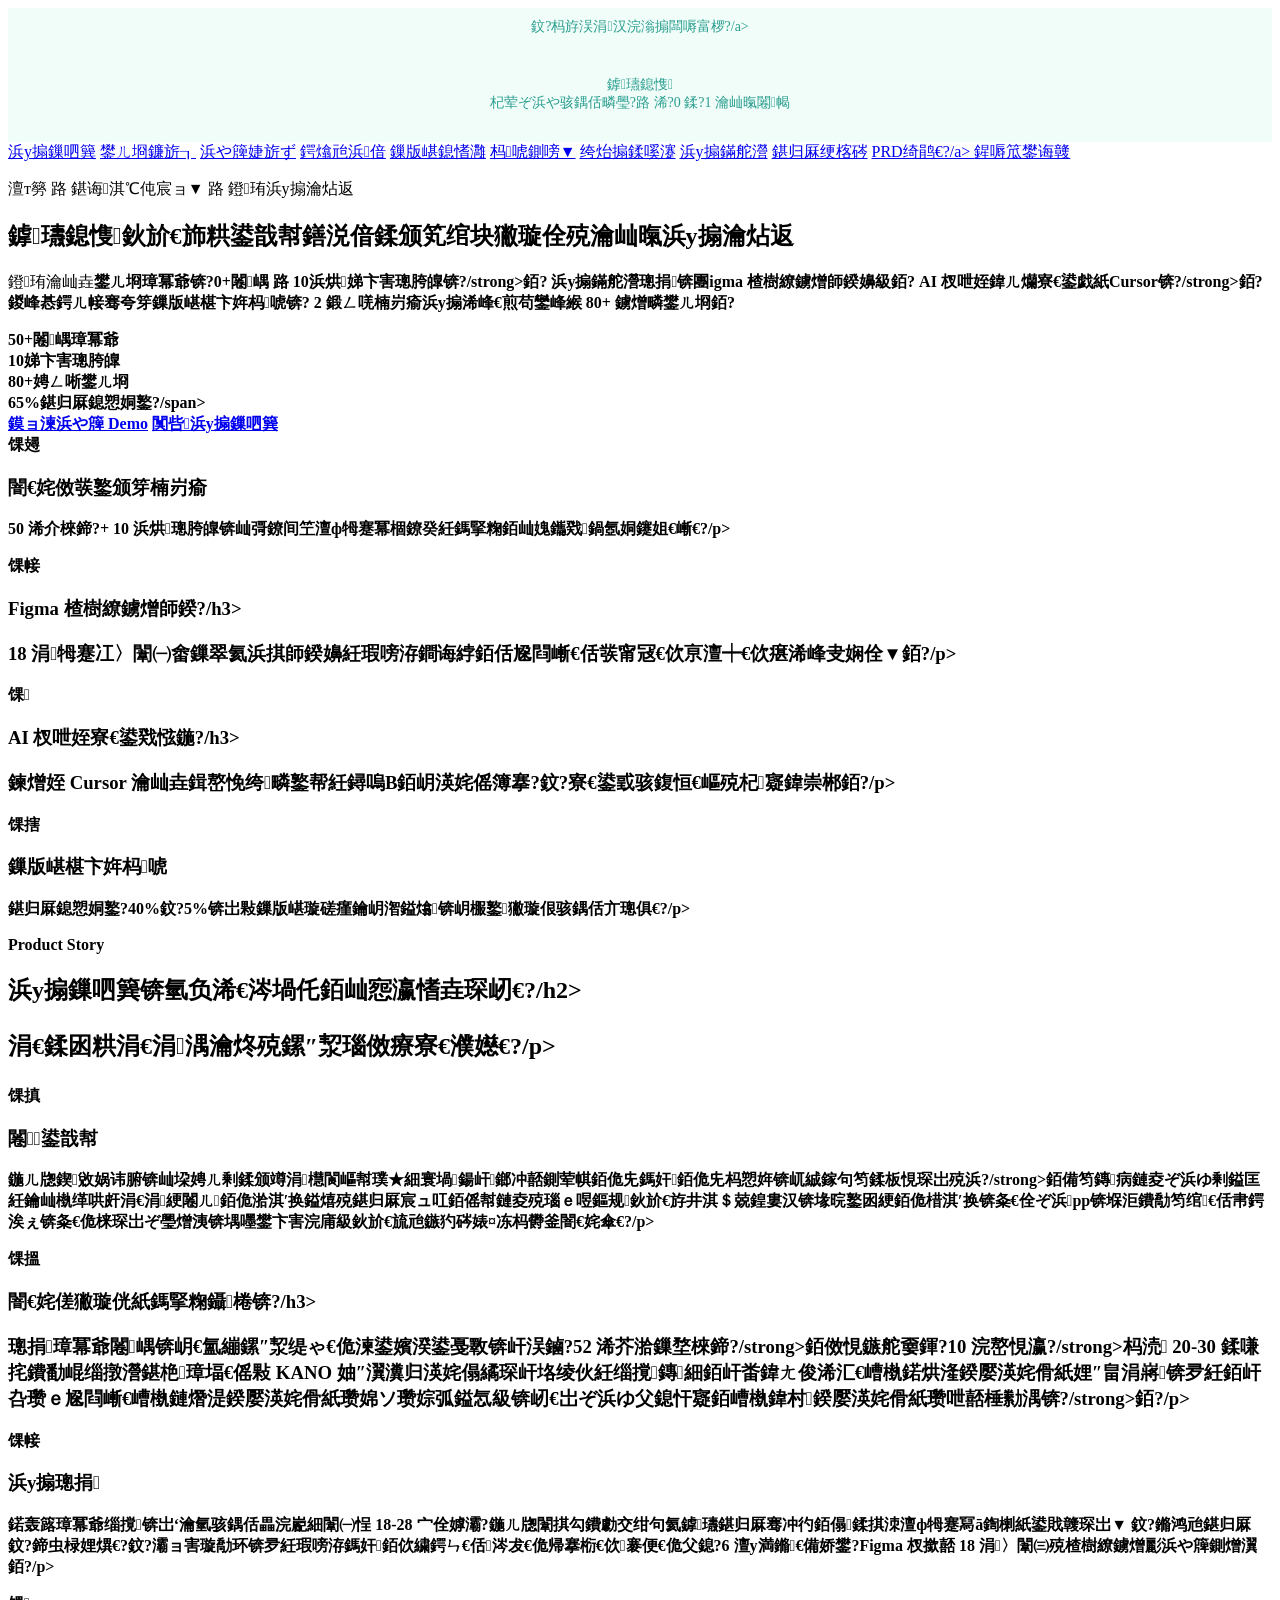
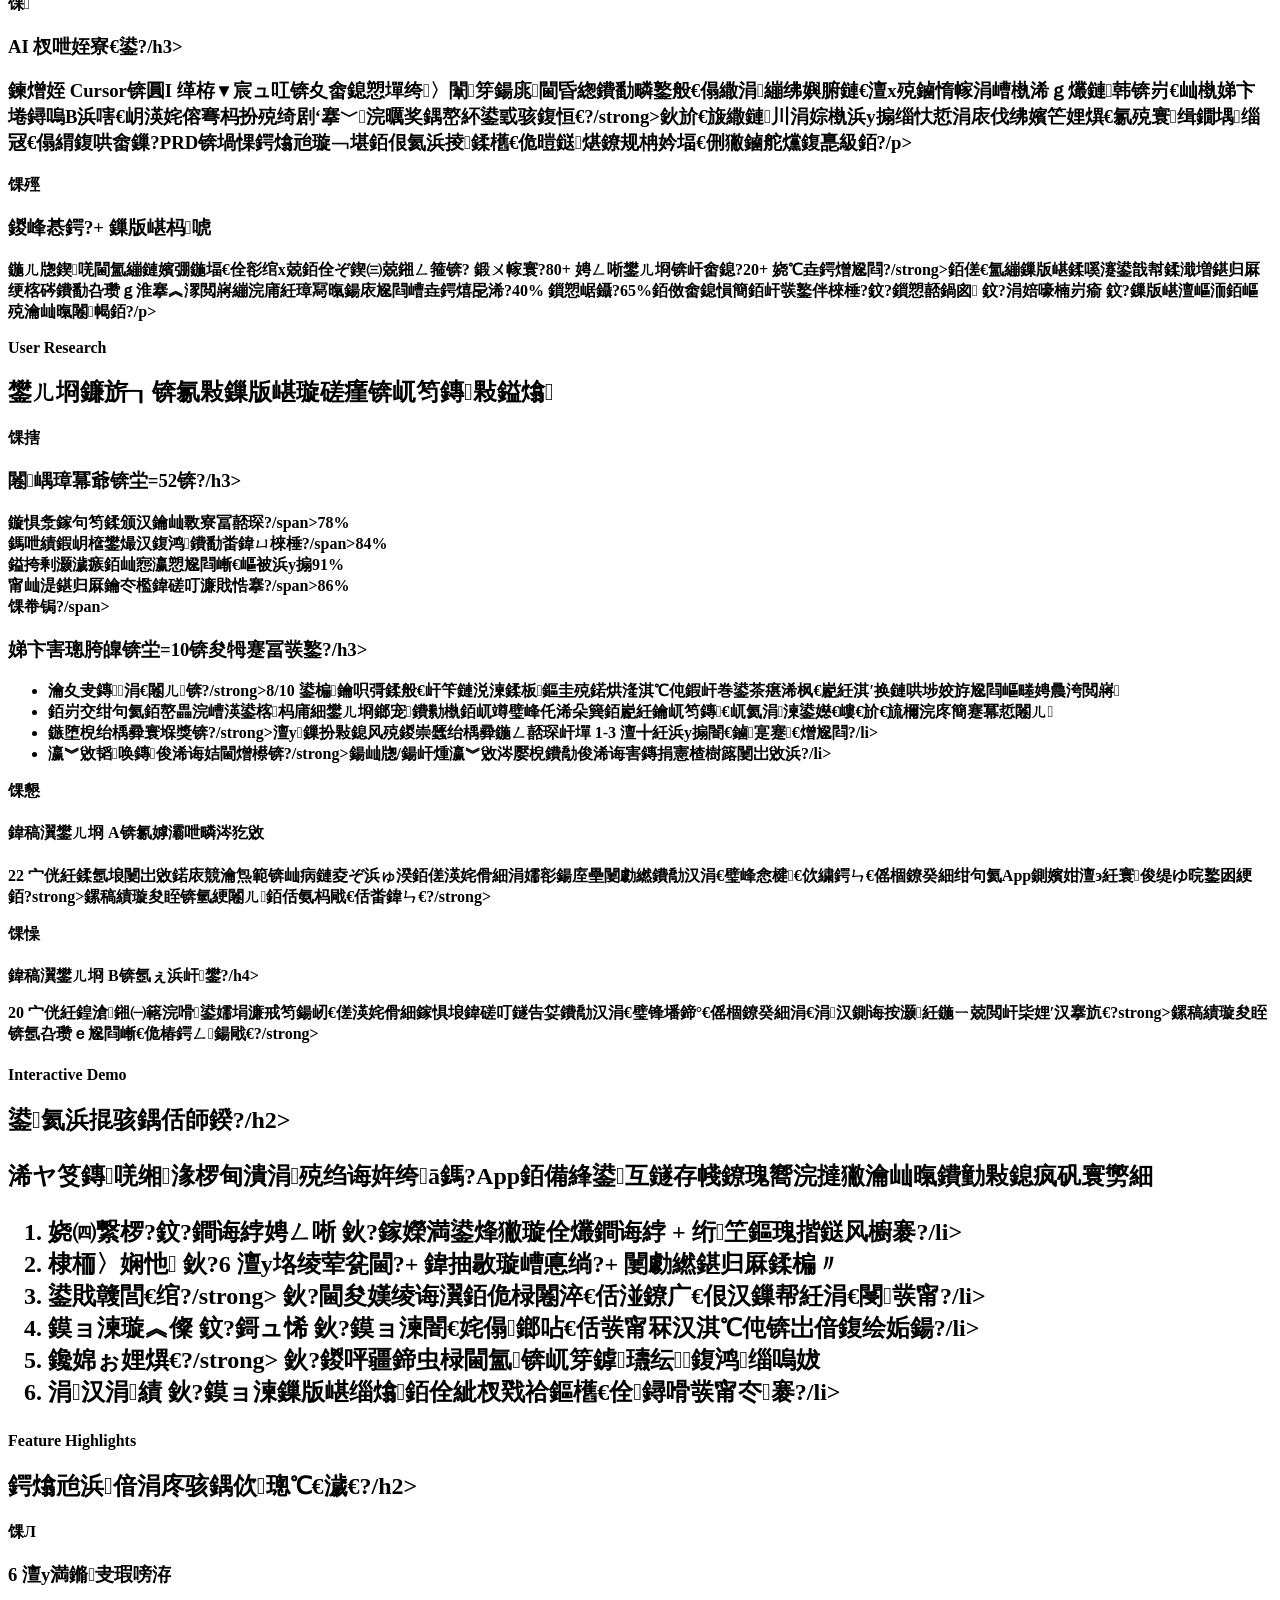
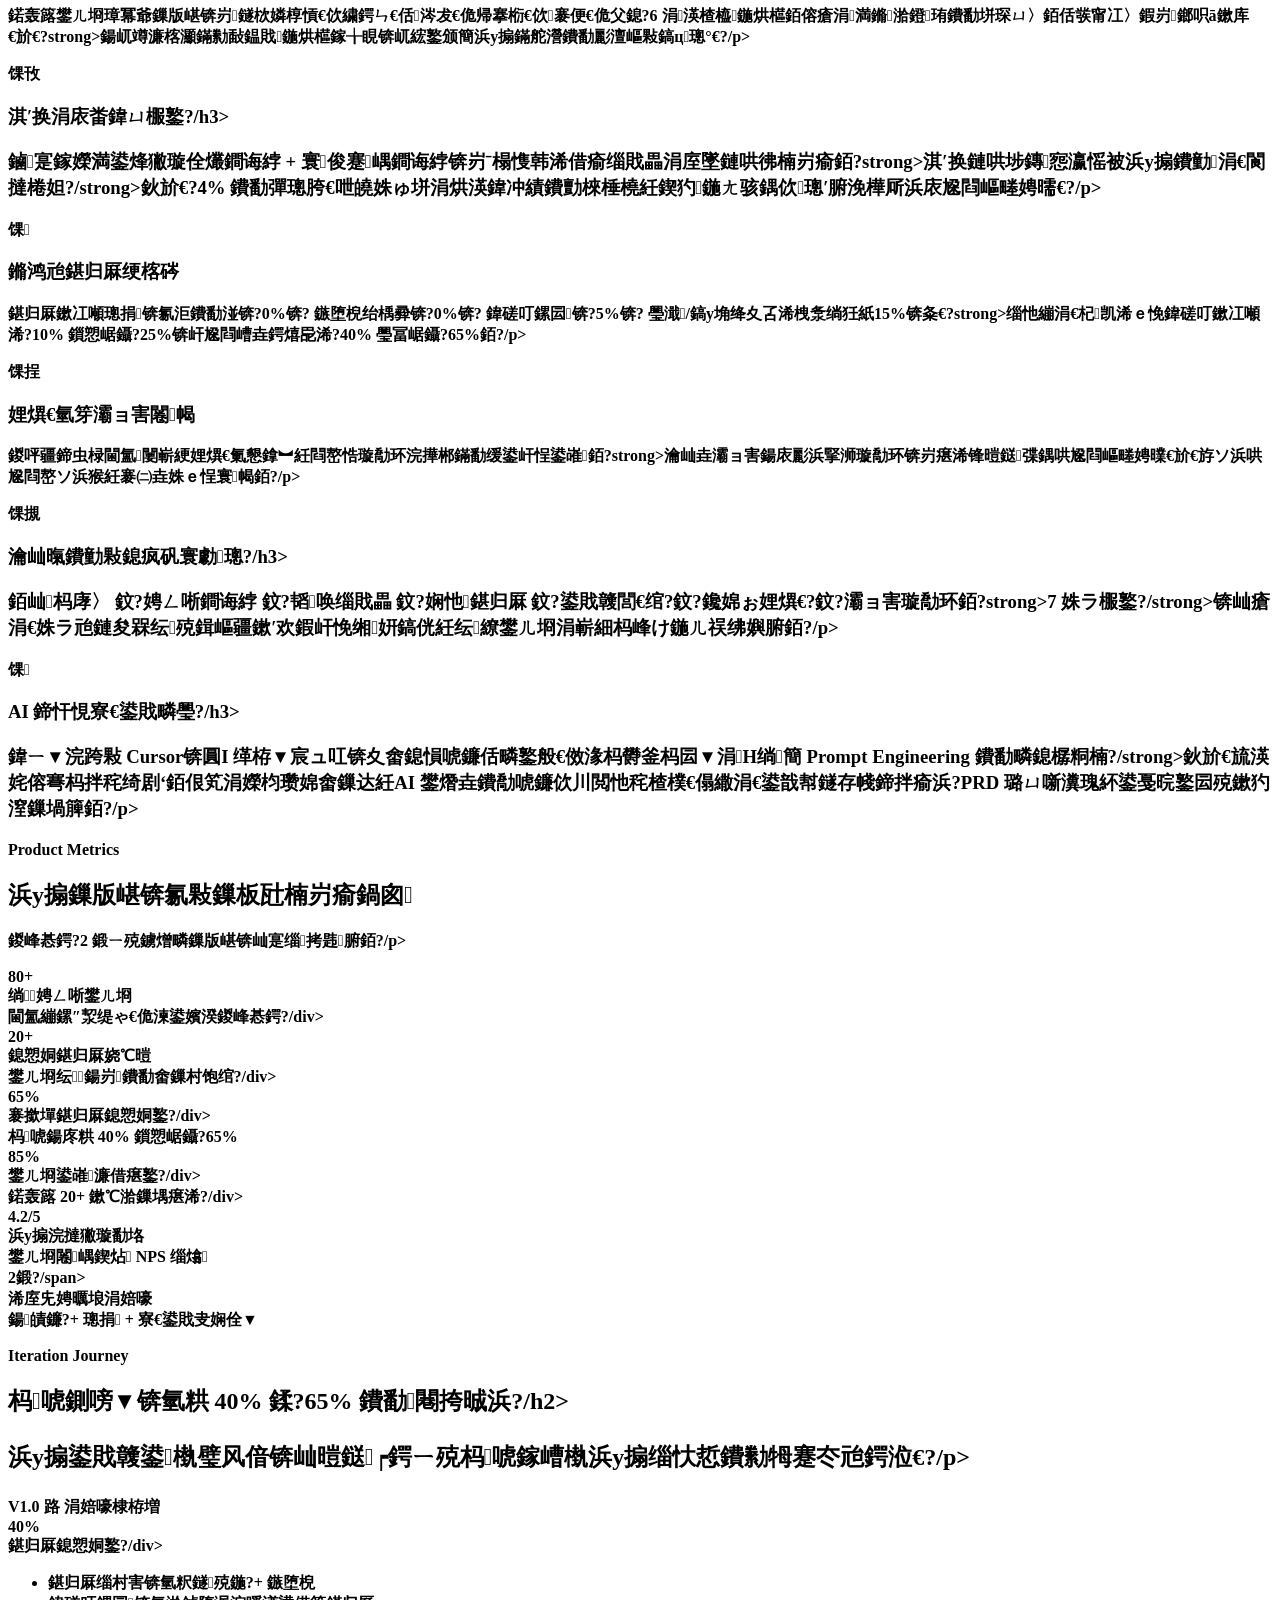
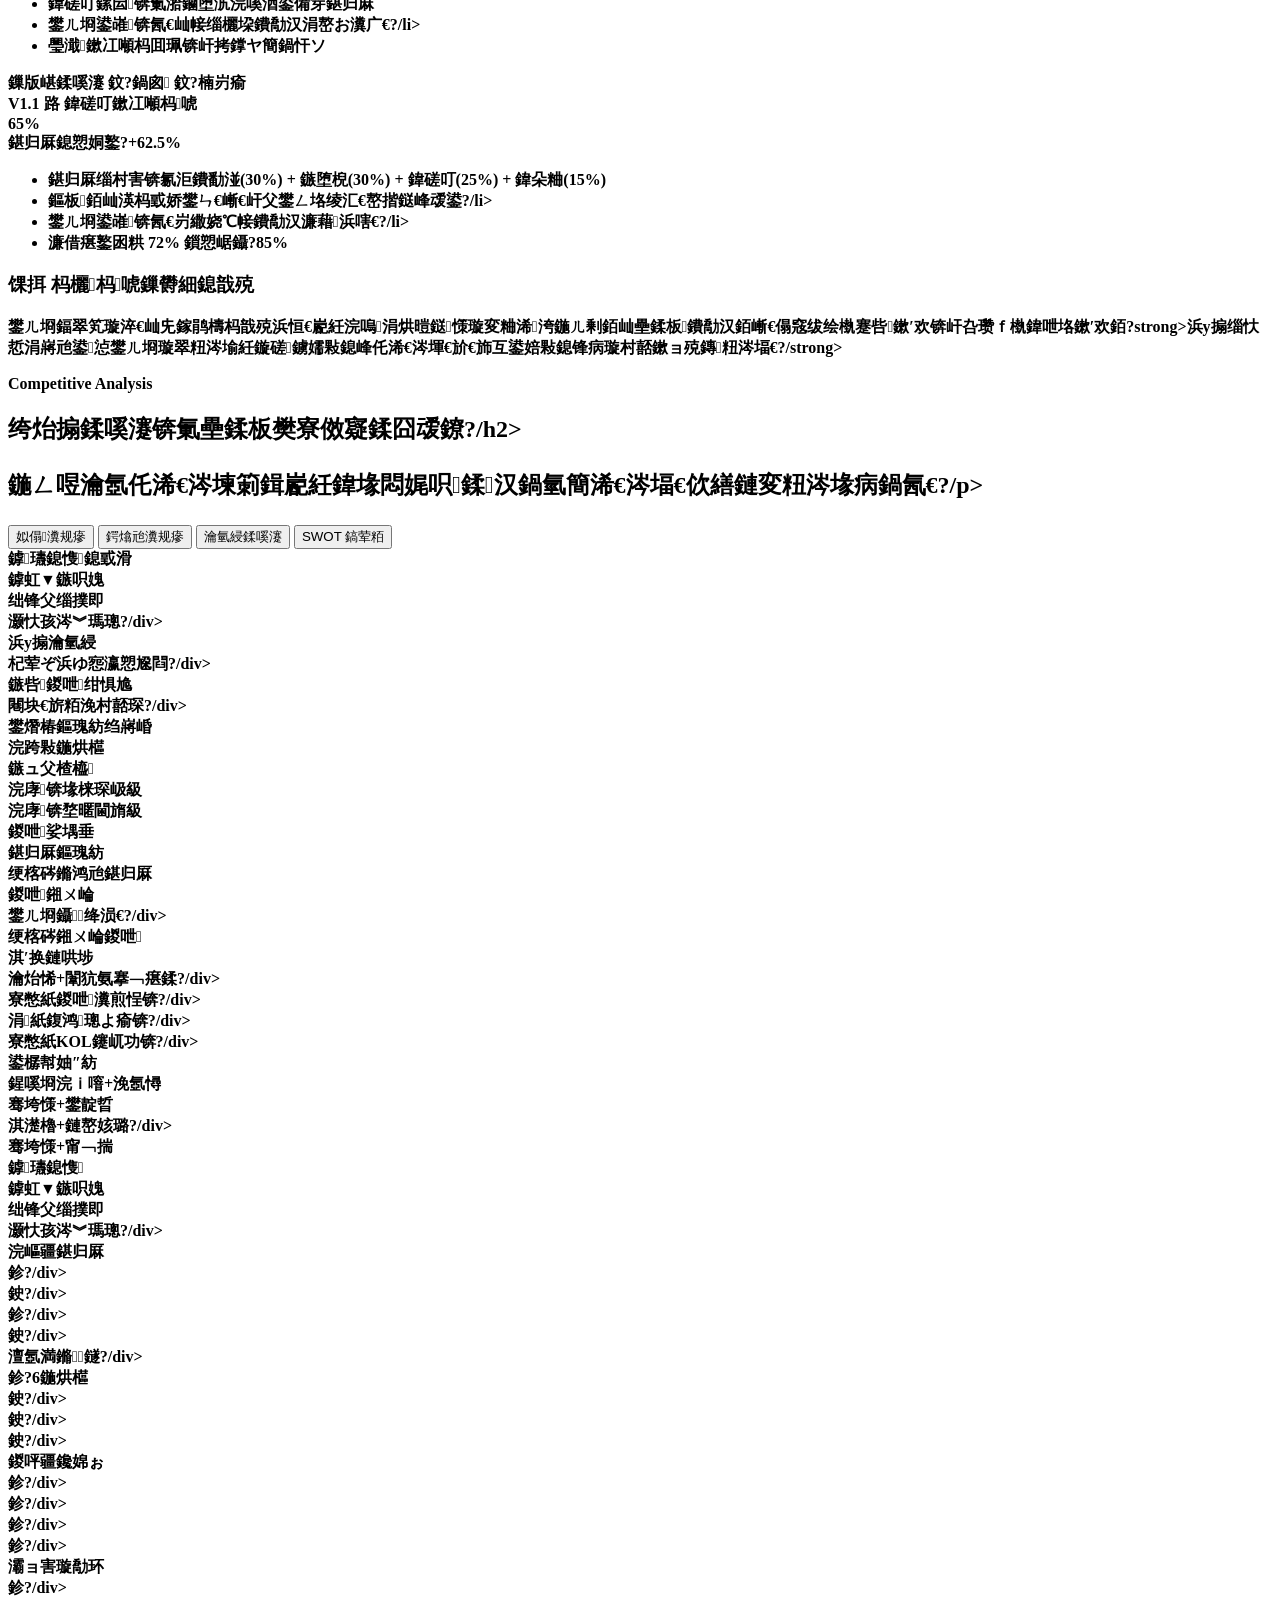
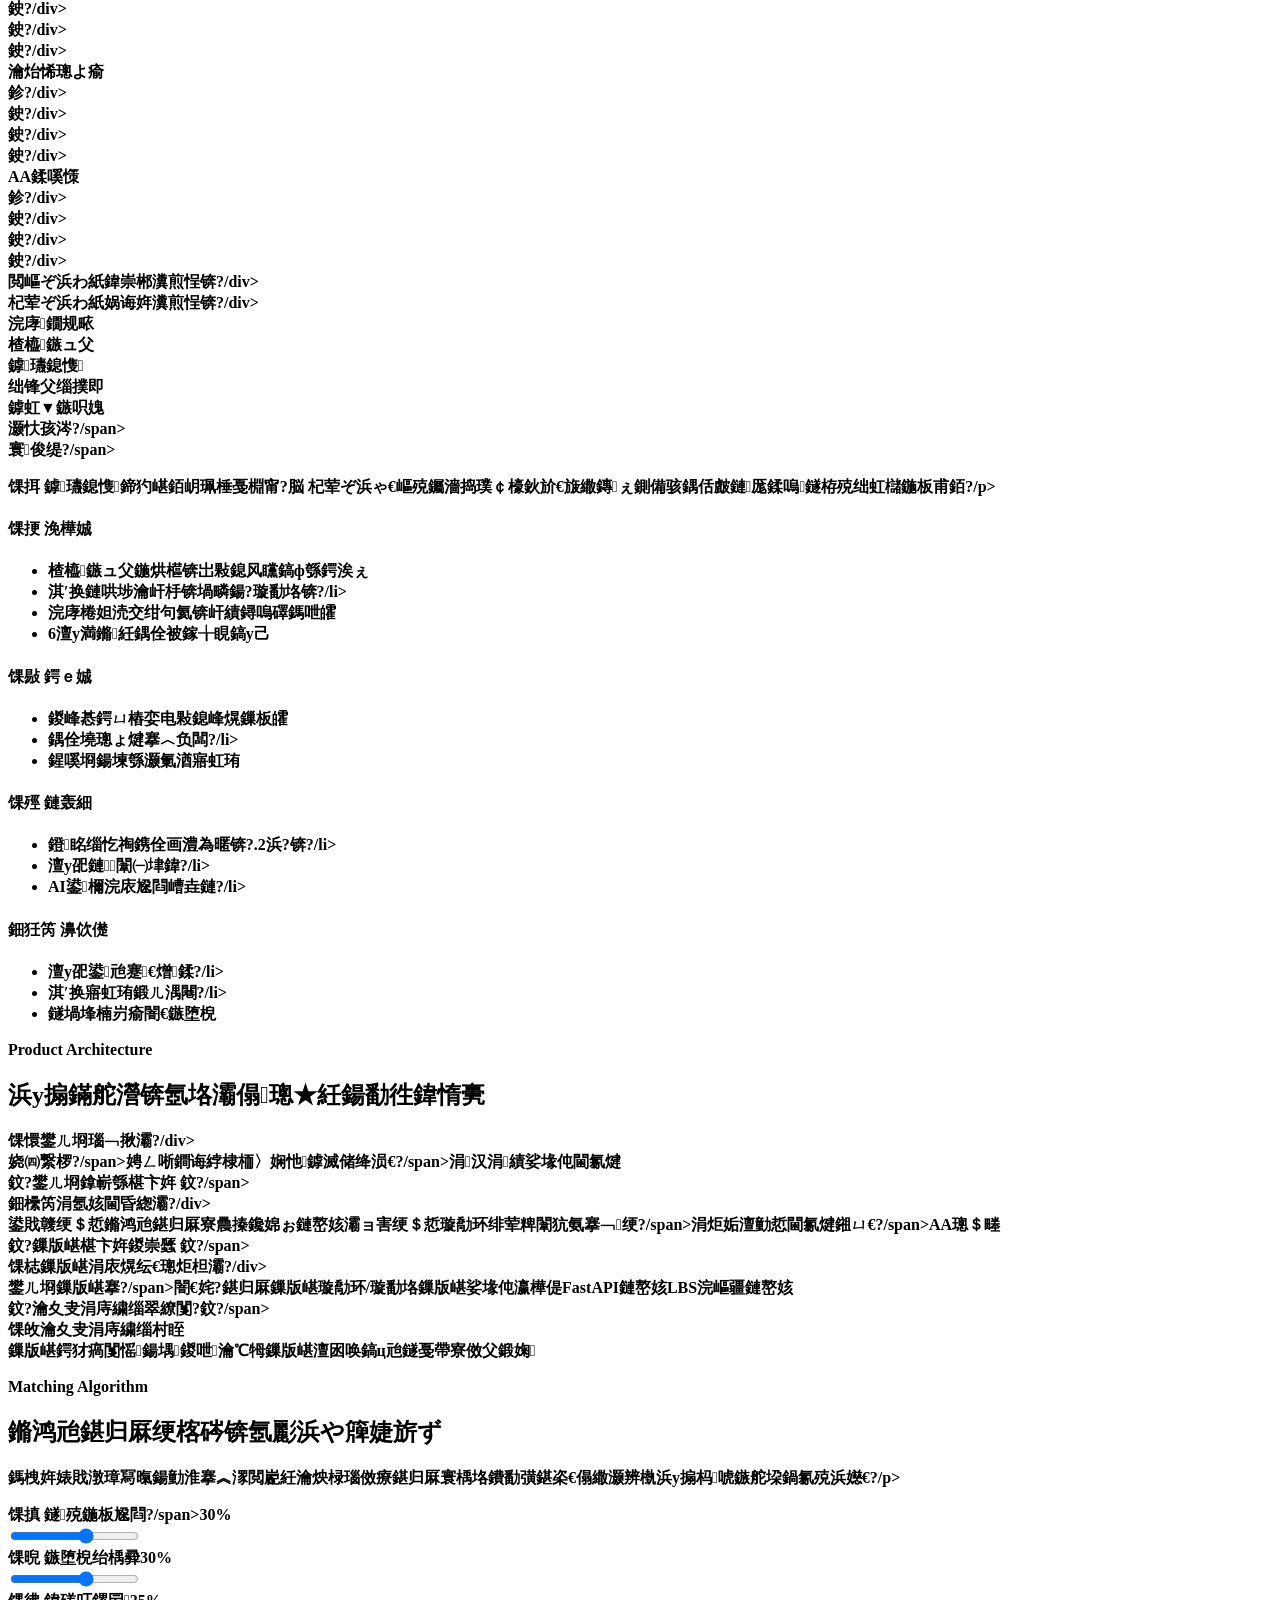
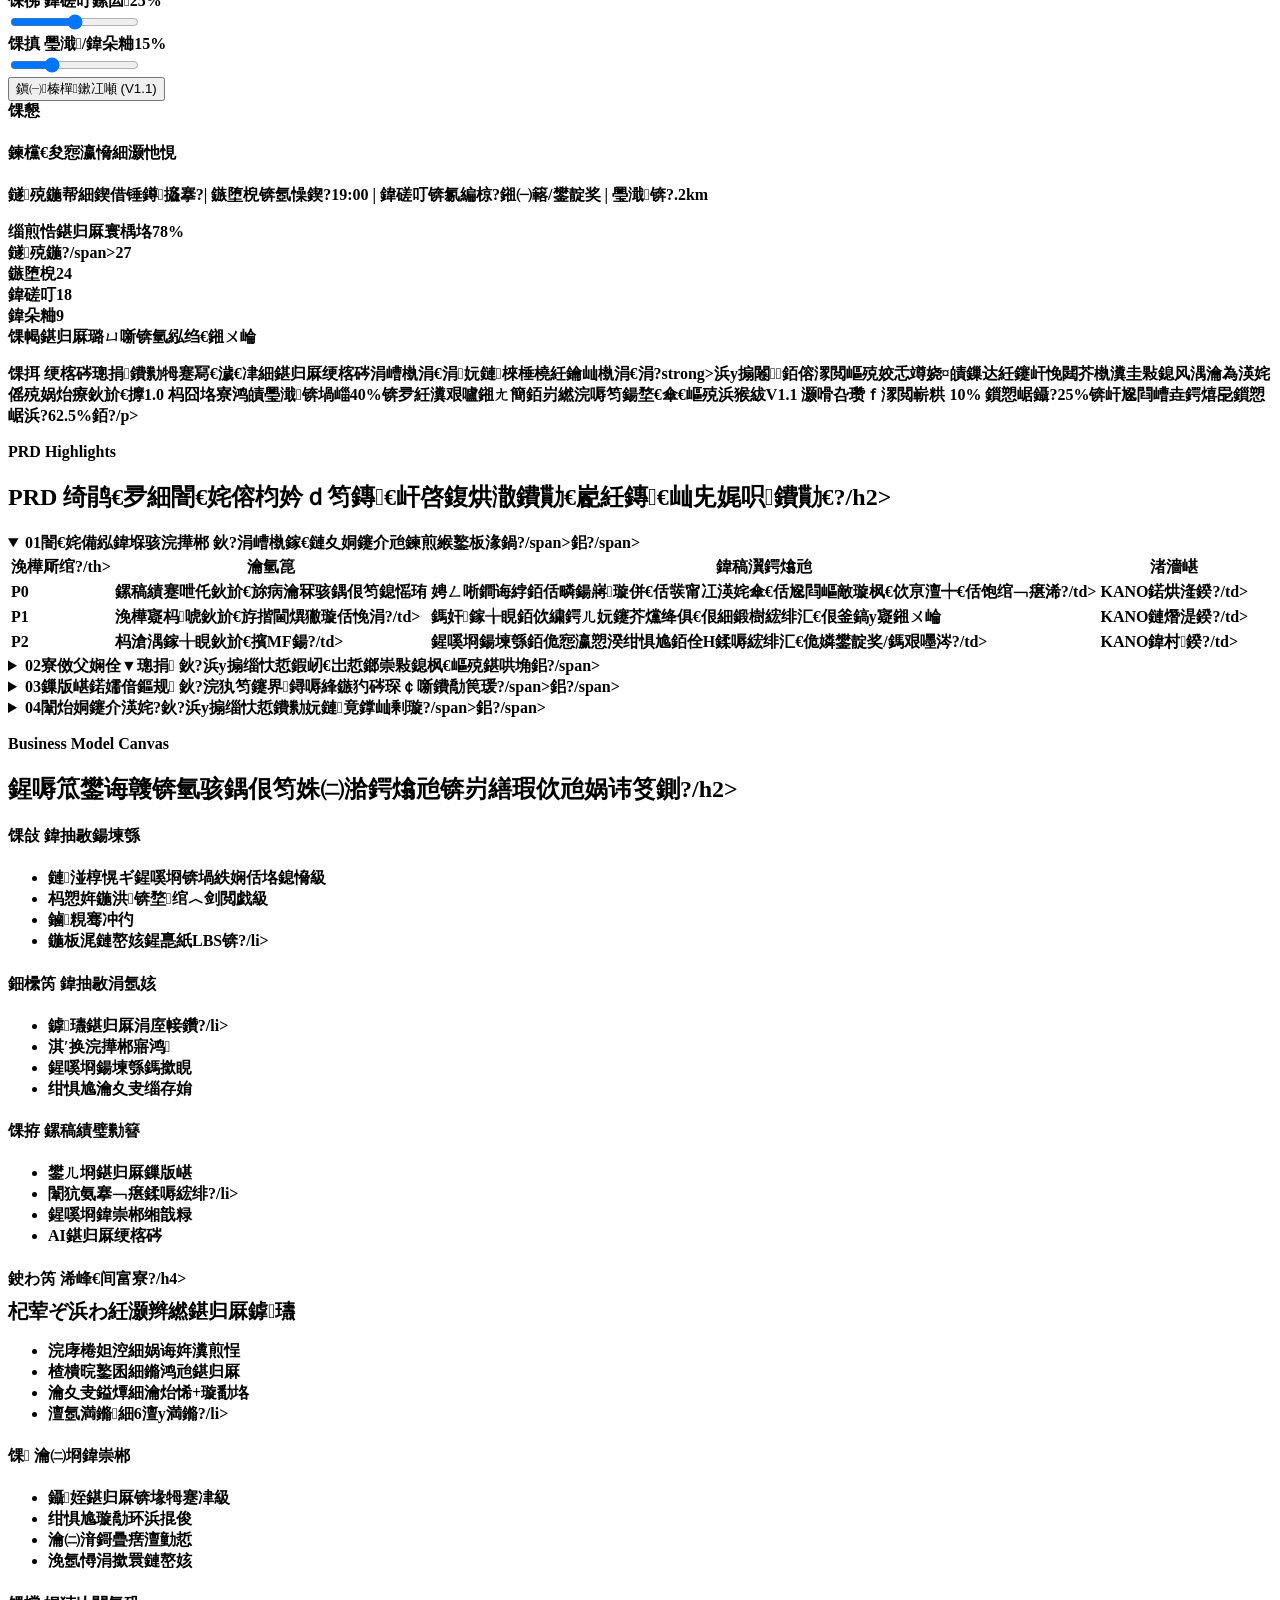
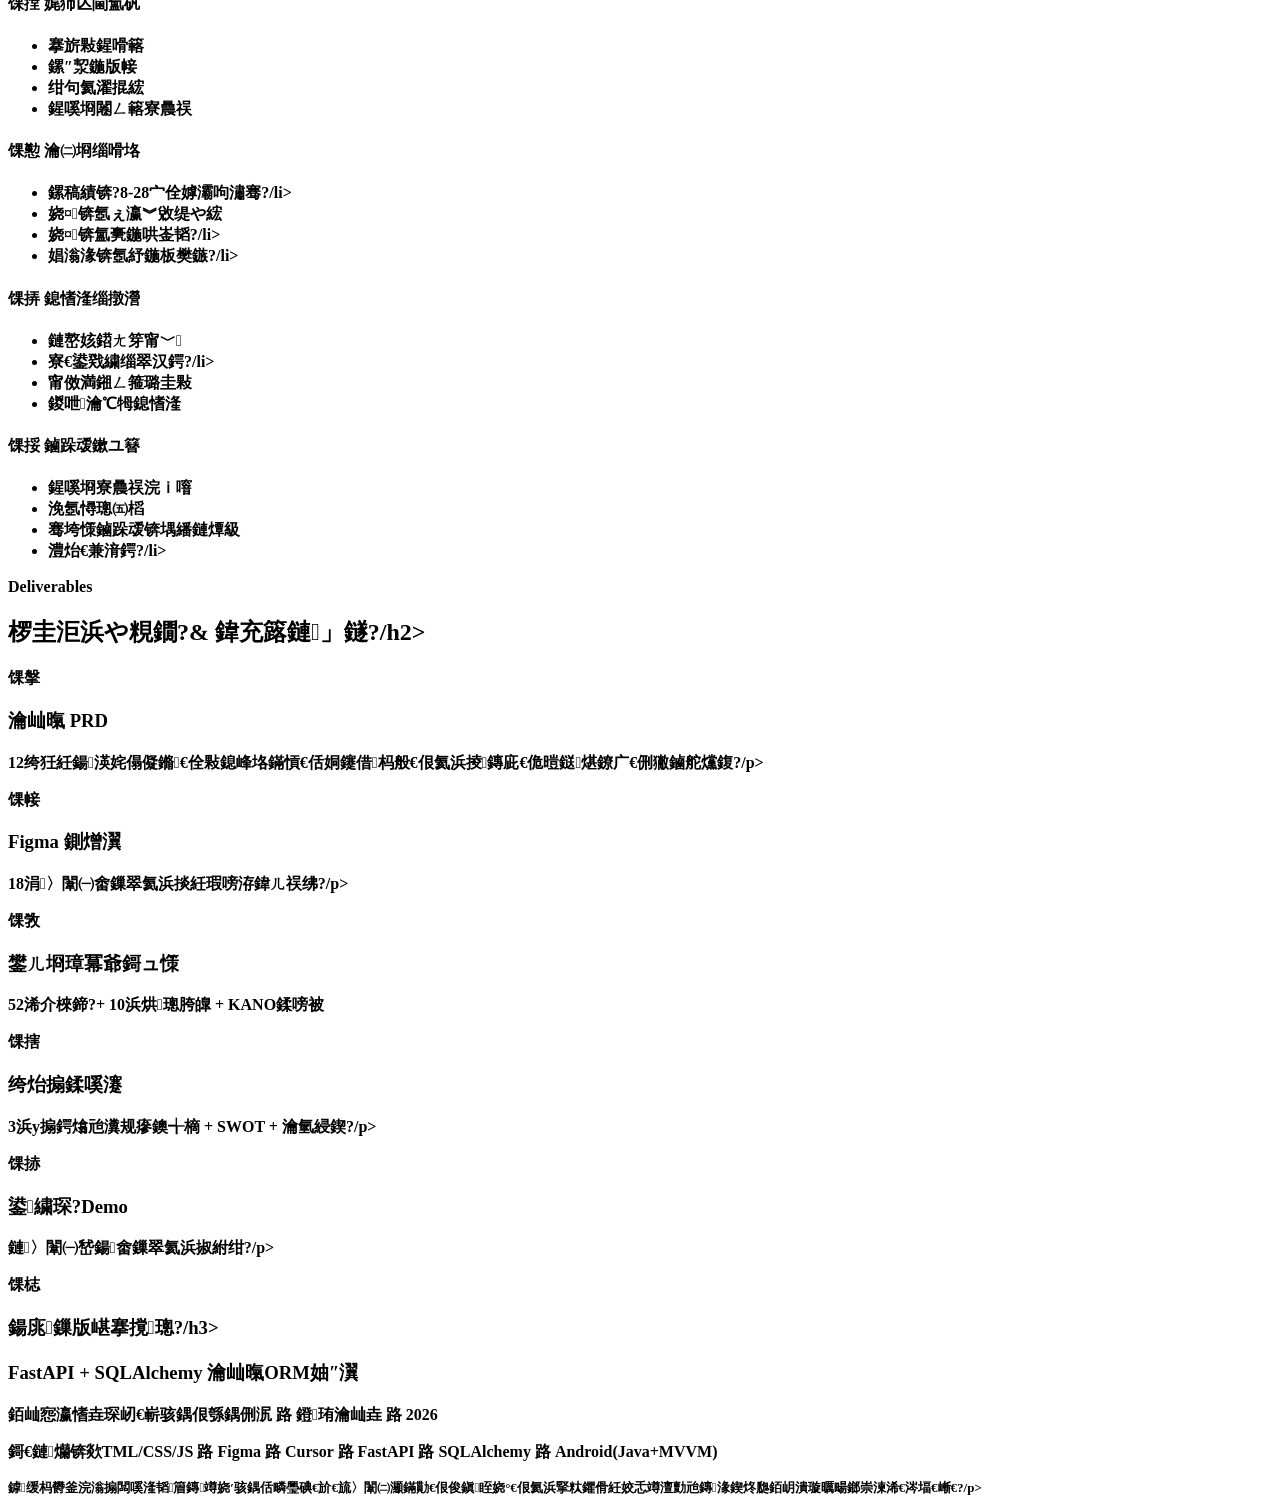
==== dacheng/index.html @ b50c9934 "Add dacheng/index.html" ====
<!DOCTYPE html>
<html lang="zh-CN">
<head>
    <meta charset="UTF-8" />
    <meta name="viewport" content="width=device-width, initial-scale=1.0" />
    <meta name="description" content="鎼瓙鎴愯 鈥?浜у搧缁忕悊瀹炰範浣滃搧闆嗐€備粠0鍒?瀹屾暣浜у搧瀹炶返锛氱敤鎴疯皟鐮斺啋闇€姹傚垎鏋愨啋鍘熷瀷璁捐鈫扐I杈呭姪寮€鍙戔啋鏁版嵁椹卞姩杩唬銆? />
    <title>鎼瓙鎴愯 路 浜у搧缁忕悊浣滃搧闆?/title>
    <link rel="stylesheet" href="css/styles.css" />
</head>
<body>
    <a href="../index.html" style="display:block;text-align:center;padding:10px 0;background:#F0FDF9;color:#2B9E8F;font-size:14px;font-weight:500;text-decoration:none;">鈫?杩斿洖涓汉浣滃搧闆嗕富椤?/a>
    <div class="page-shell">
        <!-- ====== Header ====== -->
        <header class="portfolio-header">
            <div class="brand-row">
                <div class="brand-mark">鎼瓙鎴愯</div>
                <div class="brand-subtitle">杞荤ぞ浜や骇鍝佸疄璺?路 浠?0 鍒?1 瀹屾暣闂幆</div>
            </div>
            <nav class="portfolio-nav">
                <a href="#story">浜у搧鏁呬簨</a>
                <a href="#research">鐢ㄦ埛鐮旂┒</a>
                <a href="#demo">浜や簰婕旂ず</a>
                <a href="#features">鍔熻兘浜偣</a>
                <a href="#metrics">鏁版嵁鎴愭灉</a>
                <a href="#iteration">杩唬鍘嗙▼</a>
                <a href="#competitors">绔炲搧鍒嗘瀽</a>
                <a href="#architecture">浜у搧鏋舵瀯</a>
                <a href="#algorithm">鍖归厤绠楁硶</a>
                <a href="#prd-excerpts">PRD绮鹃€?/a>
                <a href="#bmc">鍟嗕笟鐢诲竷</a>
            </nav>
        </header>

        <!-- ====== Hero ====== -->
        <section class="portfolio-hero">
            <div class="hero-copy">
                <p class="eyebrow">澶т簩 路 鍖诲淇℃伅宸ョ▼ 路 鐙珛浜у搧瀹炶返</p>
                <h1>鎼瓙鎴愯鈥斺€斾粠鍙戠幇鐥涚偣鍒颁笂绾块獙璇佺殑瀹屾暣浜у搧瀹炶返</h1>
                <p class="hero-summary">
                    鐙珛瀹屾垚<strong>鐢ㄦ埛璋冪爺锛?0+闂嵎 路 10浜烘娣卞害璁胯皥锛?/strong>銆?                    <strong>浜у搧鏋舵瀯璁捐锛團igma 楂樹繚鐪熷師鍨嬶級</strong>銆?                    <strong>AI 杈呭姪鍏ㄦ爤寮€鍙戯紙Cursor锛?/strong>銆?                    <strong>鍐峰惎鍔ㄦ帹骞夸笌鏁版嵁椹卞姩杩唬</strong>锛?                    2 鍛ㄥ唴楠岃瘉浜у搧浠峰€煎苟鑾峰緱 <strong>80+ 鐪熷疄鐢ㄦ埛</strong>銆?                </p>
                <div class="hero-stats-row">
                    <div class="hero-stat"><span class="hero-stat-number">50+</span><span class="hero-stat-label">闂嵎璋冪爺</span></div>
                    <div class="hero-stat"><span class="hero-stat-number">10</span><span class="hero-stat-label">娣卞害璁胯皥</span></div>
                    <div class="hero-stat"><span class="hero-stat-number">80+</span><span class="hero-stat-label">娉ㄥ唽鐢ㄦ埛</span></div>
                    <div class="hero-stat"><span class="hero-stat-number">65%</span><span class="hero-stat-label">鍖归厤鎴愬姛鐜?/span></div>
                </div>
                <div class="hero-actions">
                    <a class="btn btn-primary" href="#demo">鏌ョ湅浜や簰 Demo</a>
                    <a class="btn btn-outline" href="#story">闃呰浜у搧鏁呬簨</a>
                </div>
            </div>
            <div class="hero-cards">
                <article class="mini-card"><span class="mini-icon">馃攳</span><h3>闇€姹傚彂鐜颁笌楠岃瘉</h3><p>50 浠介棶鍗?+ 10 浜烘璁胯皥锛屾彁鐐间笁澶ф牳蹇冪棝鐐癸紝鎷掔粷銆屾媿鑴戣鍋氬姛鑳姐€嶃€?/p></article>
                <article class="mini-card"><span class="mini-icon">馃帹</span><h3>Figma 楂樹繚鐪熷師鍨?/h3><p>18 涓牳蹇冮〉闈㈠畬鏁翠氦浜掑師鍨嬶紝瑕嗙洊鐧诲綍銆佸尮閰嶃€佸彂甯冦€佽亰澶┿€佽瘎浠峰叏娴佺▼銆?/p></article>
                <article class="mini-card"><span class="mini-icon">馃</span><h3>AI 杈呭姪寮€鍙戣惤鍦?/h3><p>鍊熷姪 Cursor 瀹屾垚鍓嶅悗绔疄鐜帮紝鐞嗚В銆岄渶姹傜簿搴?鈫?寮€鍙戜骇鍑恒€嶇殑杞寲鍏崇郴銆?/p></article>
                <article class="mini-card"><span class="mini-icon">馃搳</span><h3>鏁版嵁椹卞姩杩唬</h3><p>鍖归厤鎴愬姛鐜?40%鈫?5%锛岀敤鏁版嵁璇磋瘽鑰岄潪鎰熻锛岄棴鐜獙璇佷骇鍝佸亣璁俱€?/p></article>
            </div>
        </section>

        <!-- ====== 浜у搧鏁呬簨 ====== -->
        <section id="story" class="portfolio-section section-card">
            <div class="section-heading"><p class="eyebrow">Product Story</p><h2>浜у搧鏁呬簨锛氫负浠€涔堝仛銆屾惌瀛愭垚琛屻€?/h2><p>涓€鍒囦粠涓€涓湡瀹炵殑鏍″洯瑙傚療寮€濮嬨€?/p></div>
            <div class="story-timeline">
                <div class="timeline-item"><div class="timeline-marker">馃搷</div><div class="timeline-content"><h3>闂鍙戠幇</h3><p>鍦ㄦ牎鍥敓娲讳腑锛屾垜娉ㄦ剰鍒颁竴涓櫘閬嶇幇璞★細寰堝鍚屽鎯冲嚭鍘荤帺銆佹兂鎷奸銆佹兂杩愬姩锛屼絾<strong>鎵句笉鍒板悓琛岀殑浜?/strong>銆備笉鏄病鏈夌ぞ浜ゆ剰鎰匡紝鑰屾槸缂哄皯涓€涓綆闂ㄦ銆佹湁淇′换鎰熺殑鍖归厤宸ュ叿銆傜幇鏈夌殑瑙ｅ喅鏂规鈥斺€斿井淇＄兢鍠婁汉锛堟晥鐜囦綆銆佹棤淇′换锛夈€佺ぞ浜pp锛堢洰鐨勪笉绾€佸帇鍔涘ぇ锛夈€佹梾琛岀ぞ璺熷洟锛堣嚜鐢卞害浣庯級鈥斺€旈兘鏃犳硶婊¤冻杩欎釜闇€姹傘€?/p></div></div>
                <div class="timeline-item"><div class="timeline-marker">馃搵</div><div class="timeline-content"><h3>闇€姹傞獙璇侊紙鎷掔粷鑷棬锛?/h3><p>璁捐璋冪爺闂嵎锛岄€氳繃鏍″洯缇ゃ€佹湅鍙嬪湀鍙戞斁锛屽洖鏀?<strong>52 浠芥湁鏁堥棶鍗?/strong>銆傚悓鏃舵嫑鍕?<strong>10 浣嶅悓瀛?/strong>杩涜 20-30 鍒嗛挓鐨勫崐缁撴瀯鍖栬璋堛€傜敤 KANO 妯″瀷瀵归渶姹傝繘琛屽垎绫伙紝缁撹鏄細<strong>銆屽畨鍏ㄤ俊浠汇€嶆槸鍩烘湰鍨嬮渶姹傦紙娌″畠涓嶈锛夛紝銆屽叴瓒ｅ尮閰嶃€嶆槸鏈熸湜鍨嬮渶姹傦紙瓒婂ソ瓒婃弧鎰忥級锛屻€岀ぞ浜ゆ父鎴忓寲銆嶆槸鍏村鍨嬮渶姹傦紙瓒呭嚭棰勬湡锛?/strong>銆?/p></div></div>
                <div class="timeline-item"><div class="timeline-marker">馃帹</div><div class="timeline-content"><h3>浜у搧璁捐</h3><p>鍩轰簬璋冪爺缁撹锛岀‘瀹氫骇鍝佸畾浣嶏細<strong>闈㈠悜 18-28 宀佺嫭灞?鍦ㄦ牎闈掑勾鐨勮交绀句氦鎼瓙鍖归厤骞冲彴</strong>銆傝鍒掑洓澶ф牳蹇冩ā鍧楋紙鍙戝竷琛岀▼ 鈫?鏅鸿兘鍖归厤 鈫?鍗虫椂娌熼€?鈫?灞ョ害璇勪环锛夛紝瑕嗙洊鎷奸銆佽繍鍔ㄣ€佸涔犮€佹帰搴椼€佽褰便€佹父鎴?6 澶у満鏅€備娇鐢?Figma 杈撳嚭 18 涓〉闈㈢殑楂樹繚鐪熷彲浜や簰鍘熷瀷銆?/p></div></div>
                <div class="timeline-item"><div class="timeline-marker">馃</div><div class="timeline-content"><h3>AI 杈呭姪寮€鍙?/h3><p>鍊熷姪 Cursor锛圓I 缂栫▼宸ュ叿锛夊畬鎴愬墠绔〉闈笌鍚庣閫昏緫鐨勫疄鐜般€傝繖涓繃绋嬩腑鏈€澶х殑鏀惰幏涓嶆槸浠ｇ爜鏈韩锛岃€屾槸<strong>娣卞埢鐞嗚В浜嗐€岄渶姹傛弿杩扮殑绮剧‘搴﹀浣曞奖鍝嶅紑鍙戜骇鍑恒€?/strong>鈥斺€旇繖鏈川涓婃槸浜у搧缁忕悊涓庡伐绋嬪笀娌熼€氱殑寰缉鐗堣缁冦€傝緭鍑哄畬鏁?PRD锛堝惈鍔熻兘璇﹁堪銆佷氦浜掕鍒欍€佹暟鎹煁鐐规柟妗堛€侀獙鏀舵爣鍑嗭級銆?/p></div></div>
                <div class="timeline-item"><div class="timeline-marker">馃殌</div><div class="timeline-content"><h3>鍐峰惎鍔?+ 鏁版嵁杩唬</h3><p>鍦ㄦ牎鍥唴閫氳繃鏈嬪弸鍦堛€佺彮绾х兢銆佺ぞ鍥㈢兢鎺ㄥ箍锛? 鍛ㄨ幏寰?<strong>80+ 娉ㄥ唽鐢ㄦ埛</strong>锛屽畬鎴?<strong>20+ 娆℃垚鍔熷尮閰?/strong>銆傞€氳繃鏁版嵁鍒嗘瀽鍙戠幇鍒濈増鍖归厤绠楁硶鐨勫叴瓒ｇ淮搴︽潈閲嶈繃浣庯紝璋冩暣鍚庡尮閰嶆垚鍔熺巼浠?<strong>40% 鎻愬崌鑷?65%</strong>銆傚畬鎴愪簡銆屽彂鐜伴棶棰?鈫?鎻愬嚭鍋囪 鈫?涓婄嚎楠岃瘉 鈫?鏁版嵁澶嶇洏銆嶇殑瀹屾暣闂幆銆?/p></div></div>
            </div>
        </section>

        <!-- ====== 鐢ㄦ埛鐮旂┒ ====== -->
        <section id="research" class="portfolio-section section-card">
            <div class="section-heading"><p class="eyebrow">User Research</p><h2>鐢ㄦ埛鐮旂┒锛氱敤鏁版嵁璇磋瘽锛屼笉鏄敤鎰熻</h2></div>
            <div class="research-grid">
                <div class="research-card">
                    <div class="research-card-header"><span class="research-icon">馃搳</span><h3>闂嵎璋冪爺锛坣=52锛?/h3></div>
                    <div class="research-finding"><div class="finding-bar"><span class="finding-label">鏇惧洜鎵句笉鍒颁汉鑰屾斁寮冨嚭琛?/span><span class="finding-value">78%</span></div><div class="finding-bar-fill" style="--fill:78%"></div></div>
                    <div class="research-finding"><div class="finding-bar"><span class="finding-label">鎷呭績鍜岄檶鐢熶汉鍑鸿鐨勫畨鍏ㄩ棶棰?/span><span class="finding-value">84%</span></div><div class="finding-bar-fill" style="--fill:84%"></div></div>
                    <div class="research-finding"><div class="finding-bar"><span class="finding-label">鎰挎剰灏濊瘯銆屾惌瀛愬尮閰嶃€嶇被浜у搧</span><span class="finding-value">91%</span></div><div class="finding-bar-fill" style="--fill:91%"></div></div>
                    <div class="research-finding"><div class="finding-bar"><span class="finding-label">甯屾湜鍖归厤鑰冭檻鍏磋叮濂戝悎搴?/span><span class="finding-value">86%</span></div><div class="finding-bar-fill" style="--fill:86%"></div></div>
                </div>
                <div class="research-card">
                    <div class="research-card-header"><span class="research-icon">馃帣锔?/span><h3>娣卞害璁胯皥锛坣=10锛夋牳蹇冨彂鐜?/h3></div>
                    <ul class="insight-list">
                        <li><strong>瀹夊叏鏄涓€闂ㄦ锛?/strong>8/10 鍙楄鑰呮彁鍒般€屽笇鏈涚湅鍒板鏂圭殑鍩烘湰淇℃伅鍜屽巻鍙茶瘎浠枫€嶏紝淇′换鏈哄埗姣斿尮閰嶇畻娉曟洿閲嶈</li>
                        <li><strong>銆岃交绀句氦銆嶅畾浣嶆渶鍙楁杩庯細</strong>鐢ㄦ埛鎯宠鐨勬槸銆屼竴璧峰仛浠朵簨銆嶏紝鑰屼笉鏄€屼氦涓湅鍙嬨€嶁€斺€旈檷浣庝簡蹇冪悊闂ㄦ</li>
                        <li><strong>鏃堕棿绐楀彛寰堢獎锛?/strong>澶у鏁扮敤鎴风殑鍐崇瓥绐楀彛鍦ㄥ嚭琛屽墠 1-3 澶╋紝浜у搧闇€鏀寔蹇€熷尮閰?/li>
                        <li><strong>瀛︾敓韬唤鏄俊浠诲姞閫熷櫒锛?/strong>鍚屾牎/鍚屽煄瀛︾敓涔嬮棿鐨勪俊浠诲害鏄捐憲楂樹簬闄岀敓浜?/li>
                    </ul>
                </div>
            </div>
            <div class="persona-row">
                <div class="persona-card"><div class="persona-avatar">馃懇</div><div class="persona-info"><h4>鍏稿瀷鐢ㄦ埛 A锛氱嫭灞呭疄涔犵敓</h4><p>22 宀侊紝鍒氬埌闄岀敓鍩庡競瀹炰範锛屾病鏈夌ぞ浜ゅ湀銆傞渶姹傦細涓嬬彮鍚庢壘闄勮繎鐨勪汉涓€璧峰悆楗€佽繍鍔ㄣ€傜棝鐐癸細绀句氦App鍘嬪姏澶э紝寰俊缇ゆ晥鐜囦綆銆?strong>鏍稿績璇夋眰锛氫綆闂ㄦ銆佸氨杩戙€佸畨鍏ㄣ€?/strong></p></div></div>
                <div class="persona-card"><div class="persona-avatar">馃懆</div><div class="persona-info"><h4>鍏稿瀷鐢ㄦ埛 B锛氬ぇ浜屽鐢?/h4><p>20 宀侊紝鍠滄鎺㈠簵浣嗗鍙嬬埍濂戒笉鍚屻€傞渶姹傦細鎵惧埌鍏磋叮鐩告姇鐨勪汉涓€璧锋墦鍗°€傜棝鐐癸細涓€涓汉鍘诲按灏紝鍦ㄧ兢閲屽枈娌′汉搴斻€?strong>鏍稿績璇夋眰锛氬叴瓒ｅ尮閰嶃€佹椿鍔ㄥ鍚戙€?/strong></p></div></div>
            </div>
        </section>

        <!-- ====== 浜у搧婕旂ず ====== -->
        <section id="demo" class="portfolio-demo">
            <div class="demo-content">
                <div class="demo-intro">
                    <p class="eyebrow">Interactive Demo</p>
                    <h2>鍙氦浜掍骇鍝佸師鍨?/h2>
                    <p>浠ヤ笅鏄唴缃湪椤甸潰涓殑绉诲姩绔ā鎷?App銆備綘鍙互鐩存帴鐐瑰嚮浣撻獙瀹屾暣鐨勭敤鎴疯矾寰勶細</p>
                    <ol class="demo-path">
                        <li><strong>娆㈣繋椤?鈫?鐧诲綍娉ㄥ唽</strong> 鈥?鎵嬫満鍙烽獙璇佺爜鐧诲綍 + 绗笁鏂瑰揩鎹风櫥褰?/li>
                        <li><strong>棣栭〉娴忚</strong> 鈥?6 澶у垎绫荤瓫閫?+ 鍏抽敭璇嶆悳绱?+ 闄勮繎鍖归厤鍒楄〃</li>
                        <li><strong>鍙戝竷閭€绾?/strong> 鈥?閫夋嫨绫诲瀷銆佹椂闂淬€佸湴鐐广€佷汉鏁帮紝涓€閿彂甯?/li>
                        <li><strong>鏌ョ湅璇︽儏 鈫?鎶ュ悕</strong> 鈥?鏌ョ湅闇€姹傝鎯呫€佸彂甯冧汉淇℃伅锛岀偣鍑绘姤鍚?/li>
                        <li><strong>鑱婂ぉ娌熼€?/strong> 鈥?鍐呯疆鍗虫椂閫氳锛屼笌鎼瓙纭鍑鸿缁嗚妭</li>
                        <li><strong>涓汉涓績</strong> 鈥?鏌ョ湅鏁版嵁缁熻銆佺紪杈戣祫鏂欍€佺鐞嗗彂甯冭褰?/li>
                    </ol>
                </div>
                <div class="demo-mockup" id="phone-mockup">
                    <!-- Phone mockup rendered by JS -->
                </div>
            </div>
        </section>

        <!-- ====== 鍔熻兘浜偣 ====== -->
        <section id="features" class="portfolio-section section-card">
            <div class="section-heading"><p class="eyebrow">Feature Highlights</p><h2>鍔熻兘浜偣涓庝骇鍝佽璁℃€濊€?/h2></div>
            <div class="feature-grid-detailed">
                <div class="feature-detail-card"><div class="feature-detail-icon">馃Л</div><div class="feature-detail-body"><h3>6 澶у満鏅叏瑕嗙洊</h3><p>鍩轰簬鐢ㄦ埛璋冪爺鏁版嵁锛岃鐩栨嫾椁愩€佽繍鍔ㄣ€佸涔犮€佹帰搴椼€佽褰便€佹父鎴?6 涓渶楂橀鍦烘櫙銆傛瘡涓満鏅湁鐙珛鐨勫垪琛ㄩ〉銆佸彂甯冮〉鍜岃鎯呮ā鏉库€斺€?strong>鍚屼竴濂楁灦鏋勬敮鎾戝鍦烘櫙鎵╁睍</strong>锛屼綋鐜颁簡浜у搧鏋舵瀯鐨勫彲澶嶇敤鎬ц璁°€?/p></div></div>
                <div class="feature-detail-card"><div class="feature-detail-icon">馃攼</div><div class="feature-detail-body"><h3>淇′换涓庡畨鍏ㄩ棴鐜?/h3><p>鏀寔鎵嬫満鍙烽獙璇佺爜鐧诲綍 + 寰俊蹇嵎鐧诲綍锛岃ˉ榻愯韩浠借瘉缁戝畾涓庢墜鏈哄彿楠岃瘉銆?strong>淇′换鏈哄埗鏄惌瀛愮被浜у搧鐨勭涓€閬撻棬妲?/strong>鈥斺€?4% 鐨勫彈璁胯€呭皢姝ゅ垪涓烘渶鍏冲績鐨勯棶棰橈紝鍥犳鍦ㄤ骇鍝佽璁′腑浼樺厛浜庡尮閰嶇畻娉曘€?/p></div></div>
                <div class="feature-detail-card"><div class="feature-detail-icon">馃</div><div class="feature-detail-body"><h3>鏅鸿兘鍖归厤绠楁硶</h3><p>鍖归厤鏉冮噸璁捐锛氱洰鐨勫湴锛?0%锛? 鏃堕棿绐楀彛锛?0%锛? 鍏磋叮鏍囩锛?5%锛? 璺濈/鎬у埆绛夊叾浠栧洜绱狅紙15%锛夈€?strong>缁忚繃涓€杞凯浠ｅ悗鍏磋叮鏉冮噸浠?10% 鎻愬崌鑷?25%</strong>锛屽尮閰嶆垚鍔熺巼浠?40% 璺冨崌鑷?65%銆?/p></div></div>
                <div class="feature-detail-card"><div class="feature-detail-icon">馃挰</div><div class="feature-detail-body"><h3>娌熼€氫笌灞ョ害闂幆</h3><p>鍐呯疆鍗虫椂閫氳闄嶄綆娌熼€氭懇鎿︼紝閰嶅悎璇勪环浣撶郴鏋勫缓鍙屽悜鍙嶉銆?strong>瀹屾垚灞ョ害鍚庡彲浜掔浉璇勪环</strong>锛岃瘎浠锋暟鎹弽鍝哄尮閰嶇畻娉曗€斺€斿ソ浜哄尮閰嶅ソ浜猴紝褰㈡垚姝ｅ悜寰幆銆?/p></div></div>
                <div class="feature-detail-card"><div class="feature-detail-icon">馃摫</div><div class="feature-detail-body"><h3>瀹屾暣鐨勭敤鎴疯矾寰勮璁?/h3><p>銆屾杩庨〉 鈫?娉ㄥ唽鐧诲綍 鈫?韬唤缁戝畾 鈫?娴忚鍖归厤 鈫?鍙戝竷閭€绾?鈫?鑱婂ぉ娌熼€?鈫?灞ョ害璇勪环銆?strong>7 姝ラ棴鐜?/strong>锛屾瘡涓€姝ラ兘鏈夋槑纭殑鍓嶇疆鏉′欢鍜屽悗缃姸鎬侊紝纭繚鐢ㄦ埛涓嶄細杩峰け鍦ㄦ祦绋嬩腑銆?/p></div></div>
                <div class="feature-detail-card"><div class="feature-detail-icon">馃</div><div class="feature-detail-body"><h3>AI 鍗忓悓寮€鍙戝疄璺?/h3><p>鍏ㄧ▼浣跨敤 Cursor锛圓I 缂栫▼宸ュ叿锛夊畬鎴愪唬鐮佸疄鐜般€傚湪杩欎釜杩囩▼涓Н绱簡 <strong>Prompt Engineering 鐨勫疄鎴樼粡楠?/strong>鈥斺€旈渶姹傛弿杩拌秺绮剧‘銆佷笂涓嬫枃瓒婂畬鏁达紝AI 鐢熸垚鐨勪唬鐮佽川閲忚秺楂樸€傝繖涓€鍙戠幇鐩存帴鍗拌瘉浜?PRD 璐ㄩ噺瀵瑰紑鍙戞晥鐜囩殑鏉犳潌鏁堝簲銆?/p></div></div>
            </div>
        </section>

        <!-- ====== 鏁版嵁鐪嬫澘 ====== -->
        <section id="metrics" class="portfolio-section section-card">
            <div class="section-heading"><p class="eyebrow">Product Metrics</p><h2>浜у搧鏁版嵁锛氱敤鏁板瓧楠岃瘉鍋囪</h2><p>鍐峰惎鍔?2 鍛ㄧ殑鐪熷疄鏁版嵁锛屾寔缁拷韪腑銆?/p></div>
            <div class="metrics-dashboard">
                <div class="metric-card metric-large"><div class="metric-value">80<span class="metric-unit">+</span></div><div class="metric-title">绱娉ㄥ唽鐢ㄦ埛</div><div class="metric-desc">閫氳繃鏍″洯缇ゃ€佹湅鍙嬪湀鍐峰惎鍔?/div></div>
                <div class="metric-card"><div class="metric-value">20<span class="metric-unit">+</span></div><div class="metric-title">鎴愬姛鍖归厤娆℃暟</div><div class="metric-desc">鐢ㄦ埛纭鍚岃鐨勫畬鏁村饱绾?/div></div>
                <div class="metric-card"><div class="metric-value">65<span class="metric-unit">%</span></div><div class="metric-title">褰撳墠鍖归厤鎴愬姛鐜?/div><div class="metric-desc">杩唬鍚庝粠 40% 鎻愬崌鑷?65%</div></div>
                <div class="metric-card"><div class="metric-value">85<span class="metric-unit">%</span></div><div class="metric-title">鐢ㄦ埛鍙嶉濂借瘎鐜?/div><div class="metric-desc">鍩轰簬 20+ 鏉℃湁鏁堣瘎浠?/div></div>
                <div class="metric-card"><div class="metric-value">4.2<span class="metric-unit">/5</span></div><div class="metric-title">浜у搧浣撻獙璇勫垎</div><div class="metric-desc">鐢ㄦ埛闂嵎鍥炶 NPS 缁熻</div></div>
                <div class="metric-card"><div class="metric-value">2<span class="metric-unit">鍛?/span></div><div class="metric-title">浠庢兂娉曞埌涓婄嚎</div><div class="metric-desc">鍚皟鐮?+ 璁捐 + 寮€鍙戝叏娴佺▼</div></div>
            </div>
        </section>

        <!-- ====== 杩唬鍘嗙▼ ====== -->
        <section id="iteration" class="portfolio-section section-card">
            <div class="section-heading"><p class="eyebrow">Iteration Journey</p><h2>杩唬鍘嗙▼锛氫粠 40% 鍒?65% 鐨勫闀挎晠浜?/h2><p>浜у搧鍙戝竷鍙槸璧风偣锛屾暟鎹┍鍔ㄧ殑杩唬鎵嶆槸浜у搧缁忕悊鐨勬牳蹇冭兘鍔涖€?/p></div>
            <div class="iteration-comparison">
                <div class="iteration-version version-before"><div class="version-label">V1.0 路 涓婄嚎棣栫増</div><div class="version-metric-big">40%</div><div class="version-metric-label">鍖归厤鎴愬姛鐜?/div><ul class="version-list"><li>鍖归厤缁村害锛氫粎鐩殑鍦?+ 鏃堕棿</li><li>鍏磋叮鏍囩锛氭湁鏀堕泦浣嗘湭鍙備笌鍖归厤</li><li>鐢ㄦ埛鍙嶉锛氥€屾帹缁欐垜鐨勪汉涓嶅お瀵广€?/li><li>璺濈鏉冮噸杩囬珮锛屽拷鐣ヤ簡鍋忓ソ</li></ul></div>
                <div class="iteration-arrow"><div class="arrow-line"></div><div class="arrow-label">鏁版嵁鍒嗘瀽 鈫?鍋囪 鈫?楠岃瘉</div><div class="arrow-line"></div></div>
                <div class="iteration-version version-after"><div class="version-label">V1.1 路 鍏磋叮鏉冮噸杩唬</div><div class="version-metric-big">65%</div><div class="version-metric-label">鍖归厤鎴愬姛鐜?<span class="improvement-tag">+62.5%</span></div><ul class="version-list"><li>鍖归厤缁村害锛氱洰鐨勫湴(30%) + 鏃堕棿(30%) + 鍏磋叮(25%) + 鍏朵粬(15%)</li><li>鏂板銆屾渶杩戜娇鐢ㄣ€嶃€屽父鐢ㄥ垎绫汇€嶅揩鎹峰叆鍙?/li><li>鐢ㄦ埛鍙嶉锛氥€岃繖娆℃帹鐨勪汉濂藉浜嗐€?/li><li>濂借瘎鐜囦粠 72% 鎻愬崌鑷?85%</li></ul></div>
            </div>
            <div class="iteration-insight"><h3>馃挕 杩欐杩唬鏁欎細鎴戠殑</h3><p>鐢ㄦ埛鍢翠笂璇淬€屾兂鎵鹃檮杩戠殑浜恒€嶏紝浣嗚涓烘暟鎹憡璇変粬浠洿鍦ㄦ剰銆屾壘鍒板鐨勪汉銆嶃€傝窛绂绘槸蹇呰鏉′欢锛屽叴瓒ｆ槸鍏呭垎鏉′欢銆?strong>浜у搧缁忕悊涓嶈兘鍙惉鐢ㄦ埛璇翠粈涔堬紝鏇磋鐪嬬敤鎴峰仛浠€涔堚€斺€斾互鍙婄敤鎴锋病璇村嚭鏉ョ殑鏄粈涔堛€?/strong></p></div>
        </section>

        <!-- ====== 绔炲搧鍒嗘瀽 ====== -->
        <section id="competitors" class="portfolio-section section-card">
            <div class="section-heading"><p class="eyebrow">Competitive Analysis</p><h2>绔炲搧鍒嗘瀽锛氭壘鍒板樊寮傚寲鍒囧叆鐐?/h2><p>鍦ㄥ喅瀹氬仛浠€涔堜箣鍓嶏紝鍏堟悶娓呮鍒汉鍋氫簡浠€涔堛€佽繕鏈変粈涔堟病鍋氥€?/p></div>
            <div class="competitor-tabs">
                <button class="comp-tab active" data-dim="overview">姒傝瀵规瘮</button>
                <button class="comp-tab" data-dim="features">鍔熻兘瀵规瘮</button>
                <button class="comp-tab" data-dim="positioning">瀹氫綅鍒嗘瀽</button>
                <button class="comp-tab" data-dim="swot">SWOT 鎬荤粨</button>
            </div>
            <div class="competitor-panel" id="comp-panel">
                <div class="comp-view active" data-dim="overview">
                    <div class="comp-matrix">
                        <div class="comp-header-row"><div class="comp-cell comp-label"></div><div class="comp-cell comp-brand">鎼瓙鎴愯<span class="comp-tag-us">鎴戜滑</span></div><div class="comp-cell comp-brand">鎼虹▼鏃呮媿</div><div class="comp-cell comp-brand">绌锋父缁撲即</div><div class="comp-cell comp-brand">灏忕孩涔︾瑪璁?/div></div>
                        <div class="comp-row"><div class="comp-cell comp-label">浜у搧瀹氫綅</div><div class="comp-cell comp-win">杞荤ぞ浜ゆ惌瀛愬尮閰?/div><div class="comp-cell">鏃呰鍐呭绀惧尯</div><div class="comp-cell">闀块€旂粨浼村嚭琛?/div><div class="comp-cell">鐢熸椿鏂瑰紡绉嶈崏</div></div>
                        <div class="comp-row"><div class="comp-cell comp-label">浣跨敤鍦烘櫙</div><div class="comp-cell comp-win">鏃ュ父楂橀</div><div class="comp-cell">浣庨锛堟梾琛岋級</div><div class="comp-cell">浣庨锛堥暱閫旓級</div><div class="comp-cell">鍐呭娑堣垂</div></div>
                        <div class="comp-row"><div class="comp-cell comp-label">鍖归厤鏂瑰紡</div><div class="comp-cell comp-win">绠楁硶鏅鸿兘鍖归厤</div><div class="comp-cell">鍐呭鎺ㄨ崘</div><div class="comp-cell">鐢ㄦ埛鑷绛涢€?/div><div class="comp-cell">绠楁硶鎺ㄨ崘鍐呭</div></div>
                        <div class="comp-row"><div class="comp-cell comp-label">淇′换鏈哄埗</div><div class="comp-cell comp-win">瀹炲悕+闈犺氨搴﹁瘎鍒?/div><div class="comp-cell">寮憋紙鍐呭瀵煎悜锛?/div><div class="comp-cell">涓紙鍑鸿璁よ瘉锛?/div><div class="comp-cell">寮憋紙KOL鑳屼功锛?/div></div>
                        <div class="comp-row"><div class="comp-cell comp-label">鍙樼幇妯″紡</div><div class="comp-cell">鍟嗘埛浣ｉ噾+浼氬憳</div><div class="comp-cell">骞垮憡+鐢靛晢</div><div class="comp-cell">淇濋櫓+鏈嶅姟璐?/div><div class="comp-cell">骞垮憡+甯﹁揣</div></div>
                    </div>
                </div>
                <div class="comp-view" data-dim="features">
                    <div class="comp-matrix">
                        <div class="comp-header-row"><div class="comp-cell comp-label"></div><div class="comp-cell comp-brand">鎼瓙鎴愯</div><div class="comp-cell comp-brand">鎼虹▼鏃呮媿</div><div class="comp-cell comp-brand">绌锋父缁撲即</div><div class="comp-cell comp-brand">灏忕孩涔︾瑪璁?/div></div>
                        <div class="comp-row"><div class="comp-cell comp-label">浣嶇疆鍖归厤</div><div class="comp-cell comp-check">鉁?/div><div class="comp-cell comp-cross">鉂?/div><div class="comp-cell comp-check">鉁?/div><div class="comp-cell comp-cross">鉂?/div></div>
                        <div class="comp-row"><div class="comp-cell comp-label">澶氬満鏅鐩?/div><div class="comp-cell comp-check">鉁?6鍦烘櫙</div><div class="comp-cell comp-cross">鉂?/div><div class="comp-cell comp-cross">鉂?/div><div class="comp-cell comp-cross">鉂?/div></div>
                        <div class="comp-row"><div class="comp-cell comp-label">鍐呯疆鑱婂ぉ</div><div class="comp-cell comp-check">鉁?/div><div class="comp-cell comp-check">鉁?/div><div class="comp-cell comp-check">鉁?/div><div class="comp-cell comp-check">鉁?/div></div>
                        <div class="comp-row"><div class="comp-cell comp-label">灞ョ害璇勪环</div><div class="comp-cell comp-check">鉁?/div><div class="comp-cell comp-cross">鉂?/div><div class="comp-cell comp-cross">鉂?/div><div class="comp-cell comp-cross">鉂?/div></div>
                        <div class="comp-row"><div class="comp-cell comp-label">瀹炲悕璁よ瘉</div><div class="comp-cell comp-check">鉁?/div><div class="comp-cell comp-cross">鉂?/div><div class="comp-cell comp-cross">鉂?/div><div class="comp-cell comp-cross">鉂?/div></div>
                        <div class="comp-row"><div class="comp-cell comp-label">AA鍒嗘憡</div><div class="comp-cell comp-check">鉁?/div><div class="comp-cell comp-cross">鉂?/div><div class="comp-cell comp-cross">鉂?/div><div class="comp-cell comp-cross">鉂?/div></div>
                    </div>
                </div>
                <div class="comp-view" data-dim="positioning">
                    <div class="positioning-map">
                        <div class="pos-chart">
                            <div class="pos-axis-h pos-axis-top">閲嶇ぞ浜わ紙鍏崇郴瀵煎悜锛?/div>
                            <div class="pos-axis-h pos-axis-bottom">杞荤ぞ浜わ紙娲诲姩瀵煎悜锛?/div>
                            <div class="pos-axis-v pos-axis-left">浣庨鐗规畩</div>
                            <div class="pos-axis-v pos-axis-right">楂橀鏃ュ父</div>
                            <div class="pos-dot pos-us" style="left:25%;top:22%;"><span class="pos-dot-label">鎼瓙鎴愯</span></div>
                            <div class="pos-dot pos-other" style="left:72%;top:68%;"><span class="pos-dot-label">绌锋父缁撲即</span></div>
                            <div class="pos-dot pos-other" style="left:80%;top:55%;"><span class="pos-dot-label">鎼虹▼鏃呮媿</span></div>
                            <div class="pos-dot pos-other" style="left:60%;top:75%;"><span class="pos-dot-label">灏忕孩涔?/span></div>
                            <div class="pos-dot pos-other" style="left:15%;top:32%;"><span class="pos-dot-label">寰俊缇?/span></div>
                        </div>
                    </div>
                    <p class="pos-insight">馃挕 <strong>鎼瓙鎴愯鍗犳嵁銆岄珮棰戞棩甯?脳 杞荤ぞ浜ゃ€嶇殑钃濇捣璞￠檺</strong>鈥斺€旇繖鏄ぇ鍘備骇鍝佸皻鏈厖鍒嗚鐩栫殑绌虹櫧鍦板甫銆?/p>
                </div>
                <div class="comp-view" data-dim="swot">
                    <div class="swot-grid">
                        <div class="swot-card swot-s"><h4>馃挭 浼樺娍</h4><ul><li>楂橀鏃ュ父鍦烘櫙锛岀敤鎴风矘鎬ф綔鍔涘ぇ</li><li>淇′换鏈哄埗瀹屽杽锛堝疄鍚?璇勫垎锛?/li><li>浣庨棬妲涜交绀句氦锛屽績鐞嗚礋鎷呭皬</li><li>6澶у満鏅紝鍝佺被鎵╁睍鎬у己</li></ul></div>
                        <div class="swot-card swot-w"><h4>馃敡 鍔ｅ娍</h4><ul><li>鍐峰惎鍔ㄩ樁娈电敤鎴峰熀鏁板皬</li><li>鍝佺墝璁ょ煡搴︿负闆?/li><li>鍟嗘埛鍚堜綔灏氭湭寤虹珛</li></ul></div>
                        <div class="swot-card swot-o"><h4>馃殌 鏈轰細</h4><ul><li>鐙眳缁忔祹鎸佺画澧為暱锛?.2浜?锛?/li><li>澶у巶鏈闈㈠垏鍏?/li><li>AI鍙檷浣庡尮閰嶆垚鏈?/li></ul></div>
                        <div class="swot-card swot-t"><h4>鈿狅笍 濞佽儊</h4><ul><li>澶у巶鍙兘蹇€熷鍒?/li><li>淇′换寤虹珛鍛ㄦ湡闀?/li><li>鐩堝埄楠岃瘉闇€鏃堕棿</li></ul></div>
                    </div>
                </div>
            </div>
        </section>

        <!-- ====== 浜у搧鏋舵瀯 ====== -->
        <section id="architecture" class="portfolio-section section-card">
            <div class="section-heading"><p class="eyebrow">Product Architecture</p><h2>浜у搧鏋舵瀯锛氬垎灞傝璁★紝鍚勫徃鍏惰亴</h2></div>
            <div class="arch-layers">
                <div class="arch-layer arch-user"><div class="arch-layer-header"><span class="arch-icon">馃懁</span>鐢ㄦ埛瑙﹁揪灞?/div><div class="arch-layer-items"><span class="arch-item">娆㈣繋椤?/span><span class="arch-item">娉ㄥ唽鐧诲綍</span><span class="arch-item">棣栭〉娴忚</span><span class="arch-item">鎼滅储绛涢€?/span><span class="arch-item">涓汉涓績</span><span class="arch-item">娑堟伅閫氱煡</span></div></div>
                <div class="arch-connector"><span>鈫?鐢ㄦ埛鎿嶄綔椹卞姩 鈫?/span></div>
                <div class="arch-layer arch-business"><div class="arch-layer-header"><span class="arch-icon">鈿欙笍</span>涓氬姟閫昏緫灞?/div><div class="arch-layer-items"><span class="arch-item core">鍙戝竷绠＄悊</span><span class="arch-item core">鏅鸿兘鍖归厤寮曟搸</span><span class="arch-item core">鑱婂ぉ鏈嶅姟</span><span class="arch-item">灞ョ害绠＄悊</span><span class="arch-item">璇勪环绯荤粺</span><span class="arch-item">闈犺氨搴﹁绠?/span><span class="arch-item">涓炬姤澶勭悊</span><span class="arch-item">閫氱煡鎺ㄩ€?/span><span class="arch-item">AA璁＄畻</span></div></div>
                <div class="arch-connector"><span>鈫?鏁版嵁椹卞姩鍐崇瓥 鈫?/span></div>
                <div class="arch-layer arch-data"><div class="arch-layer-header"><span class="arch-icon">馃梽</span>鏁版嵁涓庡熀纭€璁炬柦灞?/div><div class="arch-layer-items"><span class="arch-item">鐢ㄦ埛鏁版嵁搴?/span><span class="arch-item">闇€姹?鍖归厤鏁版嵁</span><span class="arch-item">璇勪环/璇勫垎鏁版嵁</span><span class="arch-item">娑堟伅瀛樺偍</span><span class="arch-item">FastAPI鏈嶅姟</span><span class="arch-item">LBS浣嶇疆鏈嶅姟</span></div></div>
                <div class="arch-connector"><span>鈫?瀹夊叏涓庤繍缁翠繚闅?鈫?/span></div>
                <div class="arch-layer arch-infra"><div class="arch-layer-header"><span class="arch-icon">馃敀</span>瀹夊叏涓庤繍缁村眰</div><div class="arch-layer-items"><span class="arch-item">鏁版嵁鍔犲瘑</span><span class="arch-item">闅愮鍚堣</span><span class="arch-item">鍐呭瀹℃牳</span><span class="arch-item">鏁版嵁澶囦唤</span><span class="arch-item">鎬ц兘鐩戞帶</span><span class="arch-item">寮傚父鍛婅</span></div></div>
            </div>
        </section>

        <!-- ====== 鍖归厤绠楁硶婕旂ず ====== -->
        <section id="algorithm" class="portfolio-section section-card">
            <div class="section-heading"><p class="eyebrow">Matching Algorithm</p><h2>鏅鸿兘鍖归厤绠楁硶锛氬彲浜や簰婕旂ず</h2><p>鎷栧姩婊戝潡璋冩暣鍚勭淮搴︽潈閲嶏紝瀹炴椂瑙傚療鍖归厤寰楀垎鐨勫彉鍖栥€傝繖灏辨槸浜у搧杩唬鏃舵垜鍋氱殑浜嬨€?/p></div>
            <div class="algo-demo">
                <div class="algo-controls">
                    <div class="algo-slider-group"><div class="algo-slider-label"><span>馃搷 鐩殑鍦板尮閰?/span><span class="algo-val" id="algo-val-dest">30%</span></div><input type="range" id="algo-dest" class="algo-slider" min="0" max="50" value="30" step="5" /></div>
                    <div class="algo-slider-group"><div class="algo-slider-label"><span>馃晲 鏃堕棿绐楀彛</span><span class="algo-val" id="algo-val-time">30%</span></div><input type="range" id="algo-time" class="algo-slider" min="0" max="50" value="30" step="5" /></div>
                    <div class="algo-slider-group"><div class="algo-slider-label"><span>馃彿 鍏磋叮鏍囩</span><span class="algo-val" id="algo-val-tag">25%</span></div><input type="range" id="algo-tag" class="algo-slider" min="0" max="50" value="25" step="5" /></div>
                    <div class="algo-slider-group"><div class="algo-slider-label"><span>馃搷 璺濈/鍏朵粬</span><span class="algo-val" id="algo-val-other">15%</span></div><input type="range" id="algo-other" class="algo-slider" min="0" max="50" value="15" step="5" /></div>
                    <button class="btn btn-primary btn-full" id="algo-reset-btn">鎭㈠榛樿鏉冮噸 (V1.1)</button>
                </div>
                <div class="algo-visual">
                    <div class="algo-candidate" id="algo-candidate">
                        <div class="algo-candidate-header"><div class="algo-candidate-avatar">馃懇</div><div><h4>鍊欓€夋惌瀛愶細灏忚悓</h4><p>鐩殑鍦帮細鍥借锤鐏攨搴?| 鏃堕棿锛氬懆鍥?19:00 | 鍏磋叮锛氱編椋?鎺㈠簵/鐢靛奖 | 璺濈锛?.2km</p></div></div>
                        <div class="algo-score-bar"><div class="algo-score-header"><span>缁煎悎鍖归厤寰楀垎</span><span class="algo-score-value" id="algo-total-score">78%</span></div><div class="algo-bar-track"><div class="algo-bar-fill" id="algo-bar-fill" style="width:78%;"></div></div></div>
                        <div class="algo-breakdown">
                            <div class="algo-break-item"><span>鐩殑鍦?/span><span class="algo-break-bar"><span class="algo-break-fill" id="algo-break-dest" style="width:90%;"></span></span><span id="algo-score-dest">27</span></div>
                            <div class="algo-break-item"><span>鏃堕棿</span><span class="algo-break-bar"><span class="algo-break-fill" id="algo-break-time" style="width:80%;"></span></span><span id="algo-score-time">24</span></div>
                            <div class="algo-break-item"><span>鍏磋叮</span><span class="algo-break-bar"><span class="algo-break-fill" id="algo-break-tag" style="width:70%;"></span></span><span id="algo-score-tag">18</span></div>
                            <div class="algo-break-item"><span>鍏朵粬</span><span class="algo-break-bar"><span class="algo-break-fill" id="algo-break-other" style="width:60%;"></span></span><span id="algo-score-other">9</span></div>
                        </div>
                        <div class="algo-verdict" id="algo-verdict"><span class="verdict-icon" id="verdict-icon">馃幆</span><span id="verdict-text">鍖归厤璐ㄩ噺锛氫紭绉€鎺ㄨ崘</span></div>
                    </div>
                </div>
            </div>
            <div class="algo-insight"><p>馃挕 <strong>绠楁硶璁捐鐨勬牳蹇冩€濊€冿細</strong>鍖归厤绠楁硶涓嶆槸涓€涓妧鏈棶棰橈紝鑰屾槸涓€涓?strong>浜у搧闂</strong>銆傛潈閲嶇殑姣忎竴娆¤皟鏁达紝鑳屽悗閮芥槸瀵圭敤鎴风湡瀹為渶姹傜殑娲炲療鈥斺€擵1.0 杩囧垎寮鸿皟璺濈锛堝崰40%锛夛紝瀵艰嚧鎺ㄤ簡銆岃繎浣嗕笉鍚堥€傘€嶇殑浜猴紱V1.1 灏嗗叴瓒ｆ潈閲嶄粠 10% 鎻愬崌鑷?25%锛屽尮閰嶆垚鍔熺巼鎻愬崌浜?62.5%銆?/p></div>
        </section>

        <!-- ====== PRD绮鹃€?====== -->
        <section id="prd-excerpts" class="portfolio-section section-card">
            <div class="section-heading"><p class="eyebrow">PRD Highlights</p><h2>PRD 绮鹃€夛細闇€姹傛枃妗ｄ笉鏄€屽啓鍑烘潵鐨勩€嶏紝鏄€屾兂娓呮鐨勩€?/h2></div>
            <div class="prd-excerpts">
                <details class="prd-excerpt" open>
                    <summary class="prd-excerpt-title"><span class="prd-num">01</span><span>闇€姹備紭鍏堢骇浣撶郴 鈥?涓嶆槸鎵€鏈夊姛鑳介兘鍊煎緱鐜板湪鍋?/span><span class="prd-arrow">鈻?/span></summary>
                    <div class="prd-excerpt-body">
                        <table class="prd-table">
                            <thead><tr><th>浼樺厛绾?/th><th>瀹氫箟</th><th>鍏稿瀷鍔熻兘</th><th>渚濇嵁</th></tr></thead>
                            <tbody>
                                <tr><td><span class="prd-pill p0">P0</span></td><td>鏍稿績蹇呭仛鈥斺€旀病瀹冧骇鍝佷笉鎴愮珛</td><td>娉ㄥ唽鐧诲綍銆佸疄鍚嶈璇併€佸彂甯冮渶姹傘€佸尮閰嶇敵璇枫€佽亰澶┿€佸饱绾﹁瘎浠?/td><td>KANO鍩烘湰鍨?/td></tr>
                                <tr><td><span class="prd-pill p1">P1</span></td><td>浼樺寲杩唬鈥斺€斿揩閫熼獙璇佸悗涓?/td><td>鎷奸鎵╁睍銆佽繍鍔ㄦ妧鑳芥爣绛俱€佷細鍛樹綋绯汇€佷釜鎬у寲鎺ㄨ崘</td><td>KANO鏈熸湜鍨?/td></tr>
                                <tr><td><span class="prd-pill p2">P2</span></td><td>杩滄湡鎵╁睍鈥斺€擯MF鍚?/td><td>鍟嗘埛鍚堜綔銆佹惌瀛愬湀绀惧尯銆佺Н鍒嗕綋绯汇€佹嫾鐢靛奖/鎷艰嚜涔?/td><td>KANO鍏村鍨?/td></tr>
                            </tbody>
                        </table>
                    </div>
                </details>
                <details class="prd-excerpt">
                    <summary class="prd-excerpt-title"><span class="prd-num">02</span><span>寮傚父娴佺▼璁捐 鈥?浜у搧缁忕悊鍜屻€岀悊鎯崇敤鎴枫€嶇殑鍖哄埆</span><span class="prd-arrow">鈻?/span></summary>
                    <div class="prd-excerpt-body">
                        <div class="edge-case-grid">
                            <div class="edge-case"><strong>瀹氫綅鏉冮檺琚嫆缁?/strong> 鈫?涓嶅穿婧冿紝灞曠ず鎵嬪姩閫夋嫨鍩庡競鍏ュ彛 + 鍙嬪ソ寮曞</div>
                            <div class="edge-case"><strong>鍙戝竷24h鏃犱汉鍖归厤</strong> 鈫?鑷姩涓嬫灦 + 閫氱煡銆岃皟鏁存椂闂?鍦扮偣鍐嶈瘯锛熴€?/div>
                            <div class="edge-case"><strong>涓€鏂规斁楦藉瓙</strong> 鈫?杩濈害鎶曡瘔 鈫?绯荤粺鏍稿疄 鈫?鎵ｉ潬璋卞害 鈫?闄愬埗鍖归厤</div>
                            <div class="edge-case"><strong>涓€鏂规媺榛戝彟涓€鏂?/strong> 鈫?绔嬪嵆闅愯棌鑱婂ぉ鍏ュ彛锛屽巻鍙叉秷鎭繚鐣欑敤浜庝妇璇?/div>
                            <div class="edge-case"><strong>鍖归厤鍙屾柟鍚屾椂鍙栨秷</strong> 鈫?鍙屾柟鍧囨棤鎯╃綒锛岄渶姹傞噸鏂颁笂鏋?/div>
                            <div class="edge-case"><strong>寮傚湴鐧诲綍妫€娴?/strong> 鈫?寮圭獥纭 + 10鍒嗛挓鏈‘璁よ嚜鍔ㄩ€€鍑?/div>
                        </div>
                    </div>
                </details>
                <details class="prd-excerpt">
                    <summary class="prd-excerpt-title"><span class="prd-num">03</span><span>鏁版嵁鍩嬬偣鏂规 鈥?浣犱笉鑳界鐞嗕綘鏃犳硶琛￠噺鐨勪笢瑗?/span><span class="prd-arrow">鈻?/span></summary>
                    <div class="prd-excerpt-body">
                        <table class="prd-table">
                            <thead><tr><th>鍩嬬偣浜嬩欢</th><th>瑙﹀彂鏃舵満</th><th>鏍稿績鍙傛暟</th><th>鍒嗘瀽鐩殑</th></tr></thead>
                            <tbody>
                                <tr><td>page_view_home</td><td>杩涘叆棣栭〉</td><td>瀹氫綅鐘舵€併€佸垎绫荤瓫閫?/td><td>鏃ユ椿鍩烘暟</td></tr>
                                <tr><td>demand_publish</td><td>鍙戝竷闇€姹傛垚鍔?/td><td>鍦烘櫙绫诲瀷銆佹椂闂淬€佸湴鐐?/td><td>鍙戝竷閲忋€佺儹闂ㄦ椂娈?/td></tr>
                                <tr><td>match_apply</td><td>鐢宠鍖归厤</td><td>闇€姹侷D銆佸尮閰嶇被鍨?/td><td>婕忔枟椤堕儴</td></tr>
                                <tr><td>match_confirm</td><td>鍖归厤鎴愬姛</td><td>鍙屾柟ID銆佸尮閰嶈€楁椂</td><td>鏍稿績鎸囨爣锛氭垚鍔熺巼</td></tr>
                                <tr><td>fulfill_complete</td><td>灞ョ害瀹屾垚</td><td>鍖归厤ID銆佸饱绾︽椂闀?/td><td>鏈€缁堣浆鍖?/td></tr>
                                <tr><td>review_submit</td><td>鎻愪氦璇勪环</td><td>璇勫垎銆佽瘎浠烽暱搴?/td><td>婊℃剰搴?NPS</td></tr>
                            </tbody>
                        </table>
                        <p style="margin-top:16px;font-size:13px;color:var(--muted);">馃搶 <strong>鍏抽敭杞寲婕忔枟锛?/strong>棣栭〉娴忚 鈫?鏌ョ湅璇︽儏 鈫?鐢宠鍖归厤 鈫?鍖归厤鎴愬姛 鈫?灞ョ害瀹屾垚銆傛瘡姝ユ祦澶辩巼閮芥槸浼樺寲鍒囧叆鍙ｃ€?/p>
                    </div>
                </details>
                <details class="prd-excerpt">
                    <summary class="prd-excerpt-title"><span class="prd-num">04</span><span>闈炲姛鑳介渶姹?鈥?浜у搧缁忕悊鐨勬妧鏈竟鐣屾剰璇?/span><span class="prd-arrow">鈻?/span></summary>
                    <div class="prd-excerpt-body">
                        <div class="nfr-grid">
                            <div class="nfr-card"><strong>鈿?鎬ц兘</strong><p>鍚姩 鈮?s 路 鍒楄〃鍔犺浇 鈮?s 路 娑堟伅 鈮?.5s 路 骞跺彂 鈮?0000浜?/p></div>
                            <div class="nfr-card"><strong>馃敀 瀹夊叏</strong><p>鏁版嵁鍔犲瘑瀛樺偍 路 闅愮鍚堣 路 鍐呭瀹炴椂瀹℃牳 路 寮傚父鐧诲綍妫€娴?/p></div>
                            <div class="nfr-card"><strong>馃摫 鍏煎</strong><p>iOS 13+ / Android 8+ 路 涓绘祦鏈哄瀷瑕嗙洊 鈮?0%</p></div>
                            <div class="nfr-card"><strong>鈾?鏄撶敤</strong><p>鏍稿績鎿嶄綔 鈮?姝?路 瀵规瘮搴?鈮?.5:1 路 鏃犻殰纰嶉€傞厤</p></div>
                        </div>
                    </div>
                </details>
            </div>
        </section>

        <!-- ====== 鍟嗕笟鐢诲竷 ====== -->
        <section id="bmc" class="portfolio-section section-card">
            <div class="section-heading"><p class="eyebrow">Business Model Canvas</p><h2>鍟嗕笟鐢诲竷锛氫骇鍝佷笉姝㈡湁鍔熻兘锛岃繕瑕佽兘娲讳笅鍘?/h2></div>
            <div class="bmc-grid">
                <div class="bmc-block bmc-partners"><h4>馃敆 鍏抽敭鍚堜綔</h4><ul><li>鏈湴椁愰ギ鍟嗘埛锛堝紩娴佸垎鎴愶級</li><li>杩愬姩鍦洪锛堥绾︿剑閲戯級</li><li>鏀粯骞冲彴</li><li>鍦板浘鏈嶅姟鍟嗭紙LBS锛?/li></ul></div>
                <div class="bmc-block bmc-activities"><h4>鈿欙笍 鍏抽敭涓氬姟</h4><ul><li>鎼瓙鍖归厤涓庢帹鑽?/li><li>淇′换浣撶郴寤鸿</li><li>鍟嗘埛鍚堜綔鎷撳睍</li><li>绀惧尯瀹夊叏缁存姢</li></ul></div>
                <div class="bmc-block bmc-resources"><h4>馃拵 鏍稿績璧勬簮</h4><ul><li>鐢ㄦ埛鍖归厤鏁版嵁</li><li>闈犺氨搴﹁瘎鍒嗕綋绯?/li><li>鍟嗘埛鍏崇郴缃戠粶</li><li>AI鍖归厤绠楁硶</li></ul></div>
                <div class="bmc-block bmc-value"><h4>鉂わ笍 浠峰€间富寮?/h4><p style="font-size:20px;font-weight:700;color:var(--primary-dark);margin:8px 0;">杞荤ぞ浜わ紝灏辫繎鍖归厤鎼瓙</p><ul><li>浣庨棬妲涳細娲诲姩瀵煎悜</li><li>楂樻晥鐜囷細鏅鸿兘鍖归厤</li><li>瀹夊叏鎰燂細瀹炲悕+璇勫垎</li><li>澶氬満鏅細6澶у満鏅?/li></ul></div>
                <div class="bmc-block bmc-relationships"><h4>馃 瀹㈡埛鍏崇郴</h4><ul><li>鑷姪鍖归厤锛堟牳蹇冿級</li><li>绀惧尯璇勪环浜掍俊</li><li>瀹㈡湇鎶曡瘔澶勭悊</li><li>浼氬憳涓撳睘鏈嶅姟</li></ul></div>
                <div class="bmc-block bmc-channels"><h4>馃摚 娓犻亾閫氳矾</h4><ul><li>搴旂敤鍟嗗簵</li><li>鏍″洯鍦版帹</li><li>绀句氦濯掍綋</li><li>鍟嗘埛闂ㄥ簵寮曟祦</li></ul></div>
                <div class="bmc-block bmc-segments"><h4>馃懃 瀹㈡埛缁嗗垎</h4><ul><li>鏍稿績锛?8-28宀佺嫭灞呴潚骞?/li><li>娆¤锛氬ぇ瀛︾敓缇や綋</li><li>娆¤锛氳亴鍦哄崟韬?/li><li>娼滃湪锛氬紓鍦板樊鏃?/li></ul></div>
                <div class="bmc-block bmc-costs"><h4>馃挵 鎴愭湰缁撴瀯</h4><ul><li>鏈嶅姟鍣ㄤ笌甯﹀</li><li>寮€鍙戣繍缁翠汉鍔?/li><li>甯傚満鎺ㄥ箍璐圭敤</li><li>鍐呭瀹℃牳鎴愭湰</li></ul></div>
                <div class="bmc-block bmc-revenue"><h4>馃挼 鏀跺叆鏉ユ簮</h4><ul><li><strong>鍟嗘埛寮曟祦浣ｉ噾</strong></li><li><strong>浼氬憳璁㈤槄</strong></li><li>骞垮憡鏀跺叆锛堣繙鏈燂級</li><li>澧炲€兼湇鍔?/li></ul></div>
            </div>
        </section>

        <!-- ====== 浜や粯鐗?+ 鑱旂郴 ====== -->
        <section class="portfolio-section section-card">
            <div class="section-heading"><p class="eyebrow">Deliverables</p><h2>椤圭洰浜や粯鐗?& 鍏充簬鏈」鐩?/h2></div>
            <div class="deliverables-grid">
                <div class="deliverable-card"><span class="deliverable-icon">馃搫</span><h3>瀹屾暣 PRD</h3><p>12绔狅紝鍚渶姹傝儗鏅€佺敤鎴峰垎鏋愩€佸姛鑳借杩般€佷氦浜掕鏄庛€佹暟鎹煁鐐广€侀獙鏀舵爣鍑?/p></div>
                <div class="deliverable-card"><span class="deliverable-icon">馃帹</span><h3>Figma 鍘熷瀷</h3><p>18涓〉闈㈠畬鏁翠氦浜掞紝瑕嗙洊鍏ㄦ祦绋?/p></div>
                <div class="deliverable-card"><span class="deliverable-icon">馃敩</span><h3>鐢ㄦ埛璋冪爺鎶ュ憡</h3><p>52浠介棶鍗?+ 10浜烘璁胯皥 + KANO鍒嗙被</p></div>
                <div class="deliverable-card"><span class="deliverable-icon">馃搳</span><h3>绔炲搧鍒嗘瀽</h3><p>3浜у搧鍔熻兘瀵规瘮鐭╅樀 + SWOT + 瀹氫綅鍥?/p></div>
                <div class="deliverable-card"><span class="deliverable-icon">馃捇</span><h3>鍙繍琛?Demo</h3><p>鏈〉闈㈠嵆鍚畬鏁翠氦浜掓紨绀?/p></div>
                <div class="deliverable-card"><span class="deliverable-icon">馃梽</span><h3>鍚庣鏁版嵁搴撹璁?/h3><p>FastAPI + SQLAlchemy 瀹屾暣ORM妯″瀷</p></div>
            </div>
        </section>

        <footer class="portfolio-footer">
            <p>銆屾惌瀛愭垚琛屻€嶄骇鍝佷綔鍝侀泦 路 鐙珛瀹屾垚 路 2026</p>
            <p>鎶€鏈爤锛欻TML/CSS/JS 路 Figma 路 Cursor 路 FastAPI 路 SQLAlchemy 路 Android(Java+MVVM)</p>
            <p style="margin-top:12px;font-size:13px;color:var(--muted);">鎼缓杩欎釜浣滃搧闆嗘湰韬篃鏄竴娆′骇鍝佸疄璺碘€斺€旈〉闈㈡灦鏋勩€佷俊鎭眰娆°€佷氦浜掔粏鑺傦紝姣忎竴澶勯兘鏄湪鍥炵瓟銆岄潰璇曞畼鎯崇湅浠€涔堛€嶃€?/p>
        </footer>
    </div>

    <script src="js/app.js"></script>
</body>
</html>
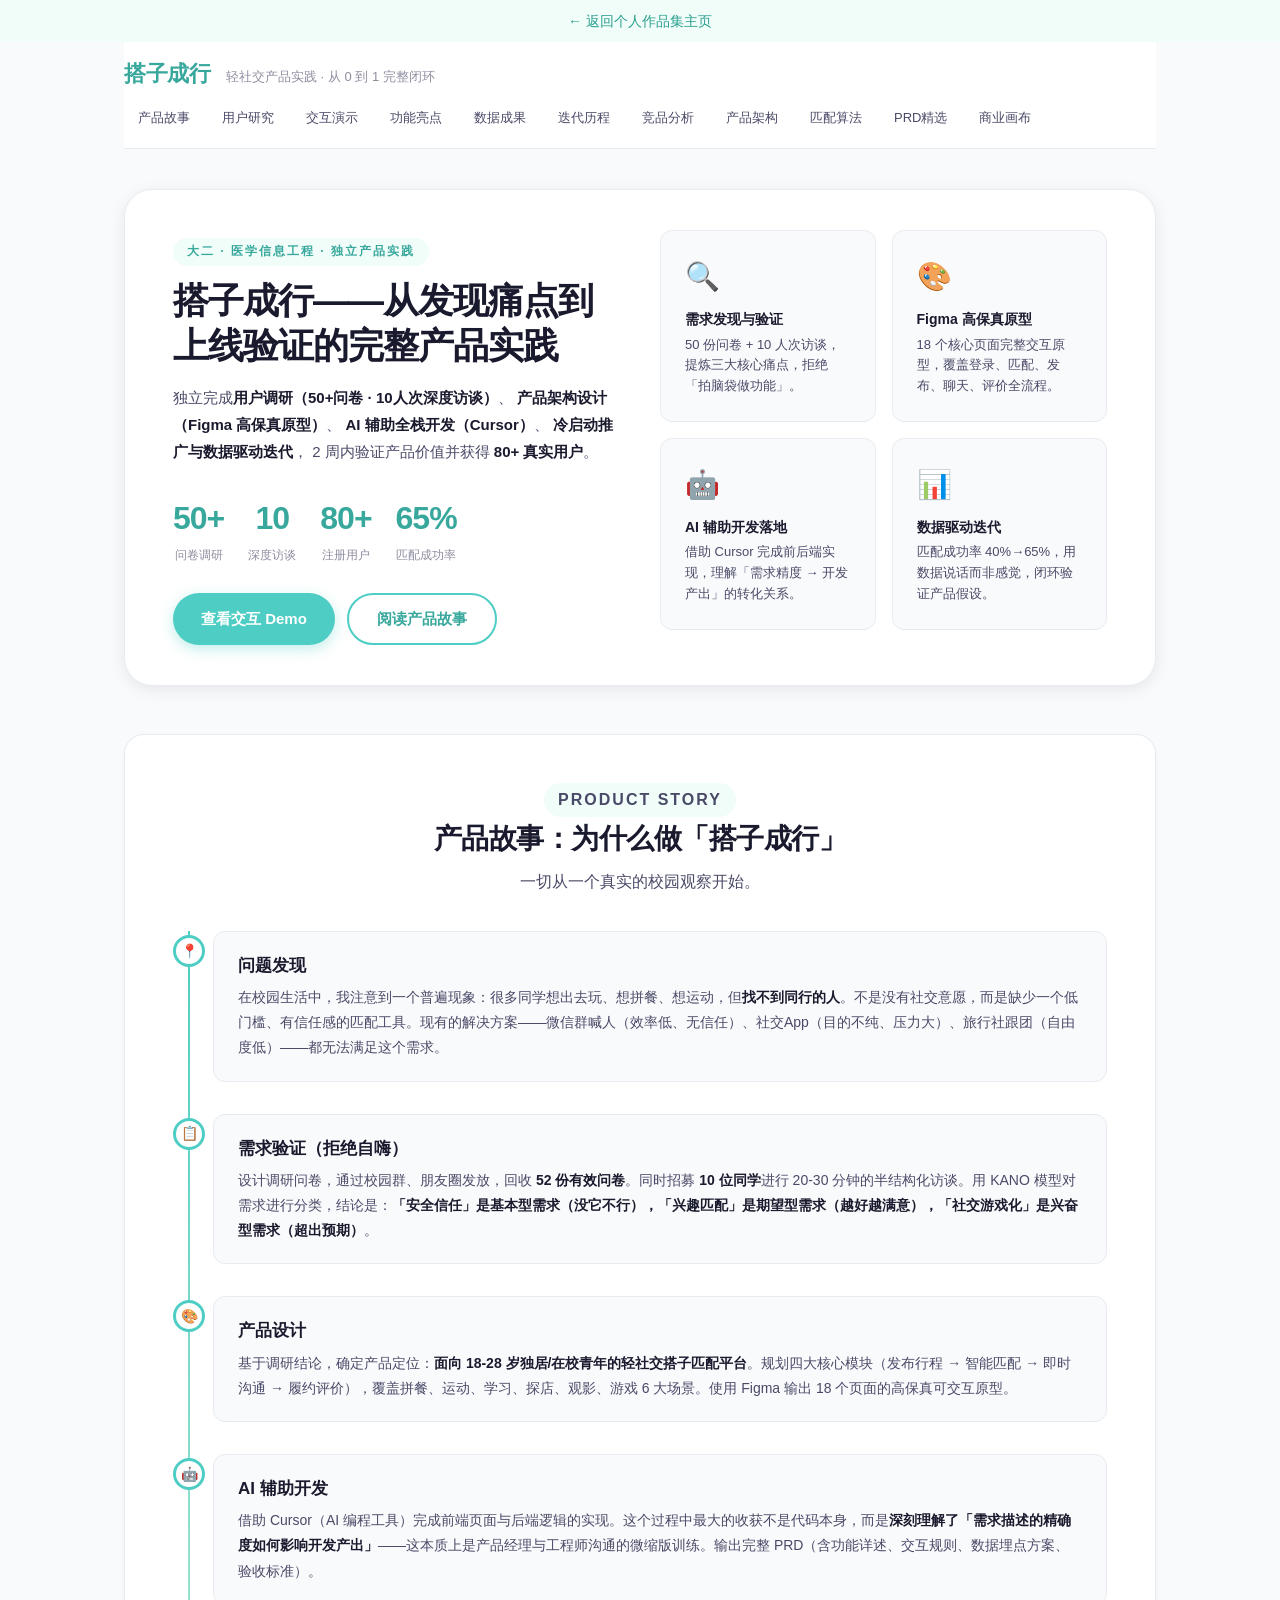
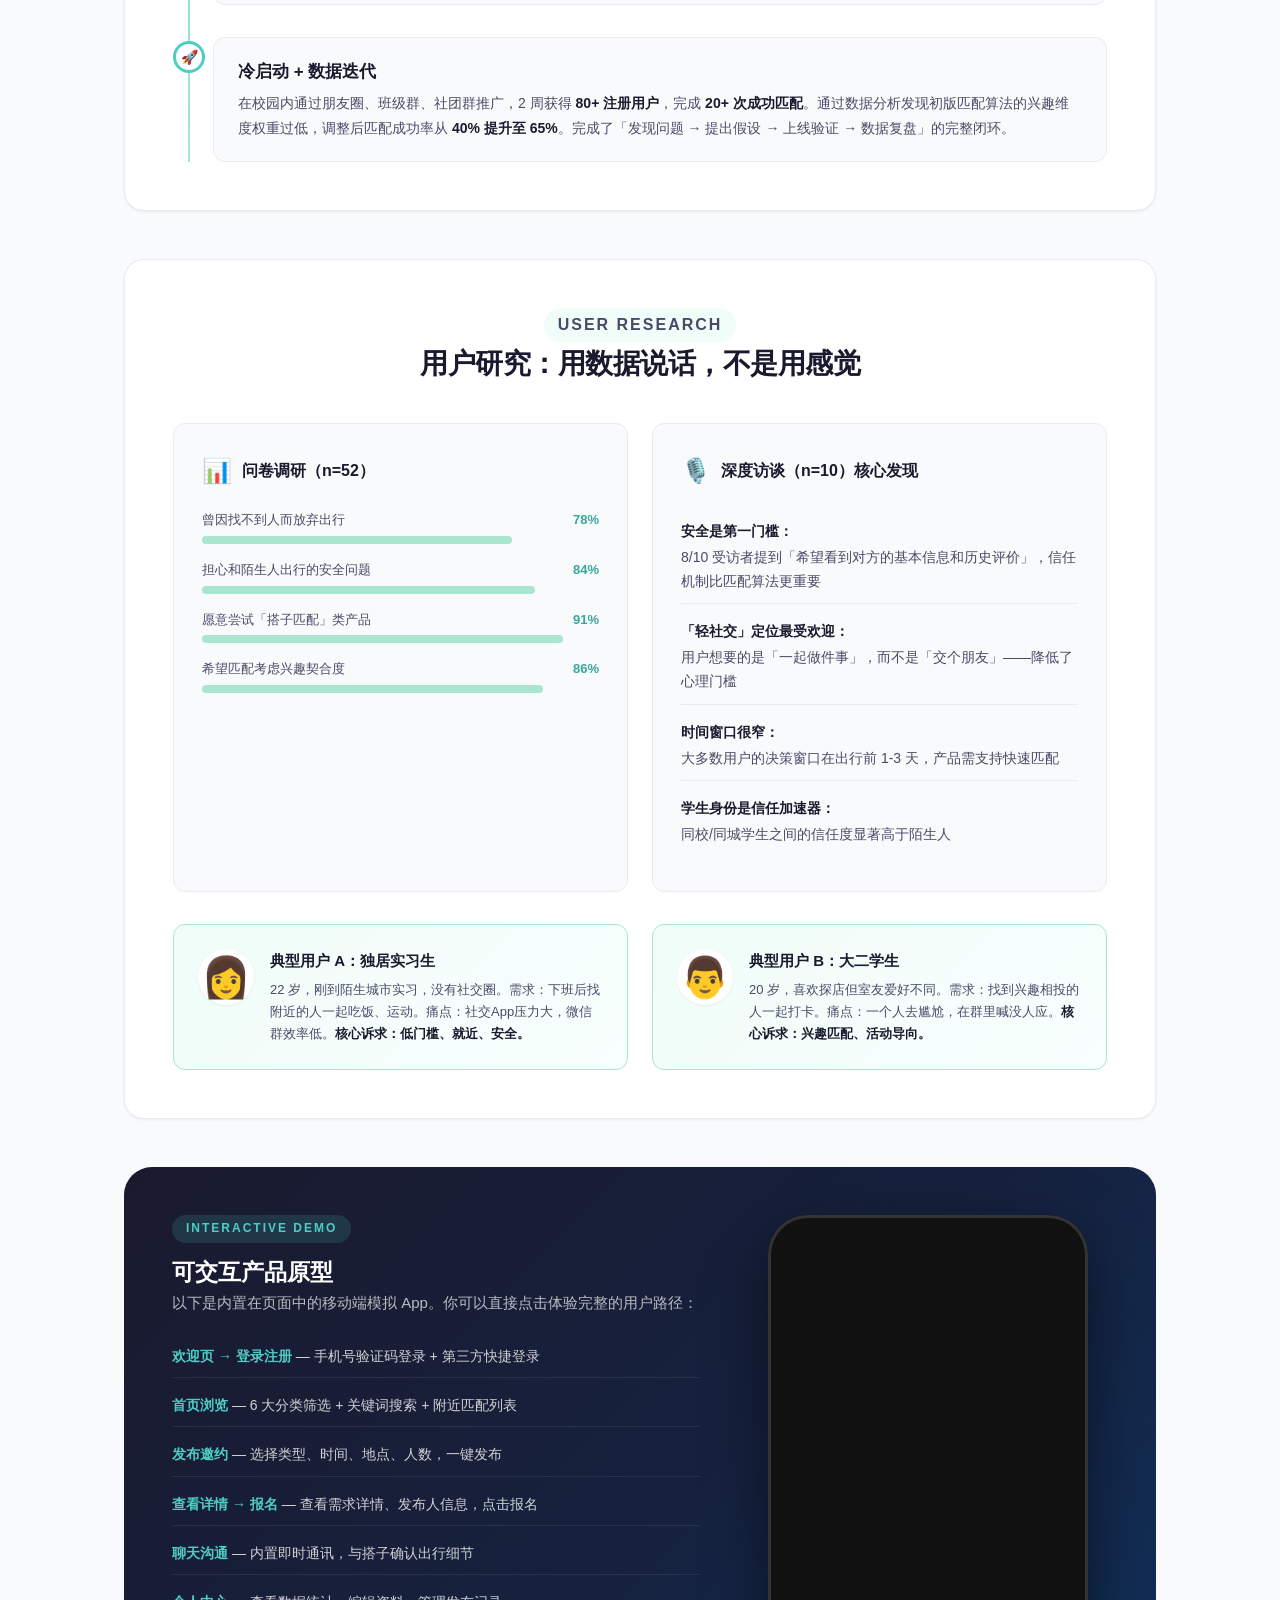
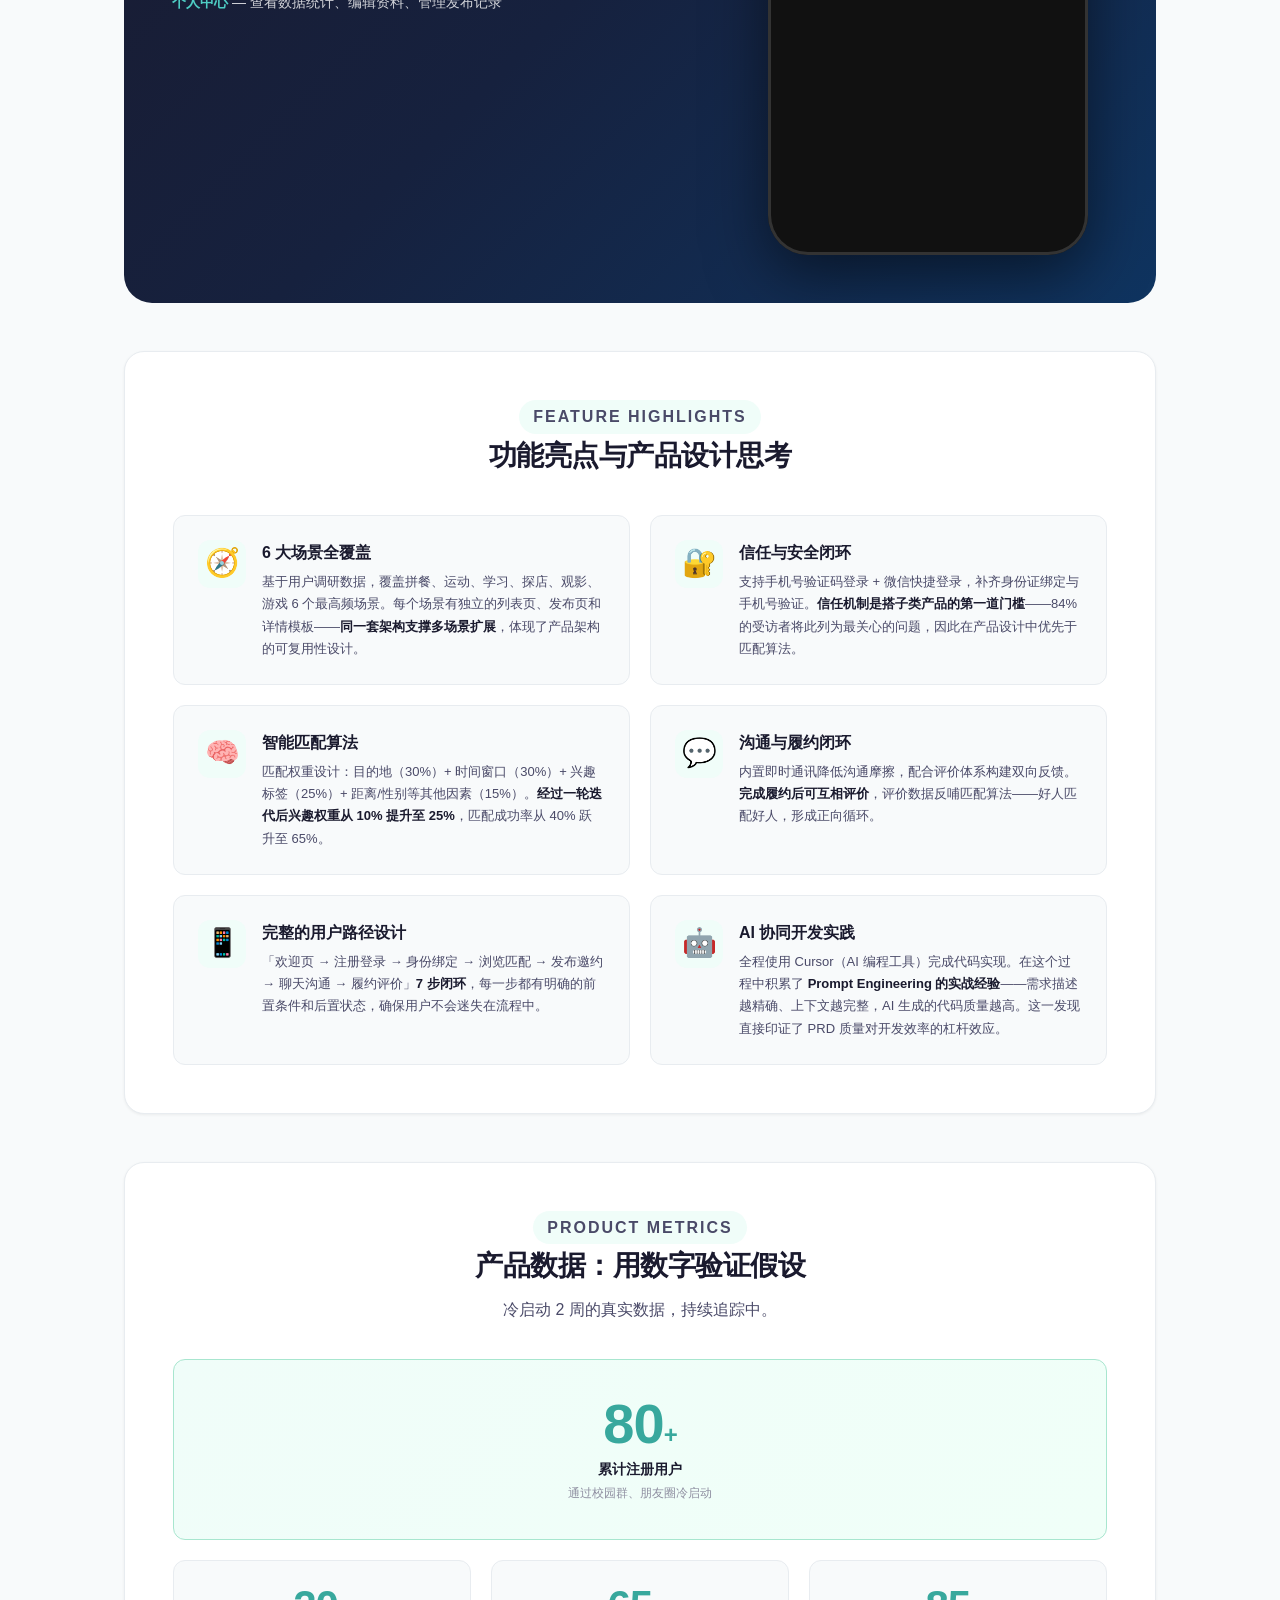
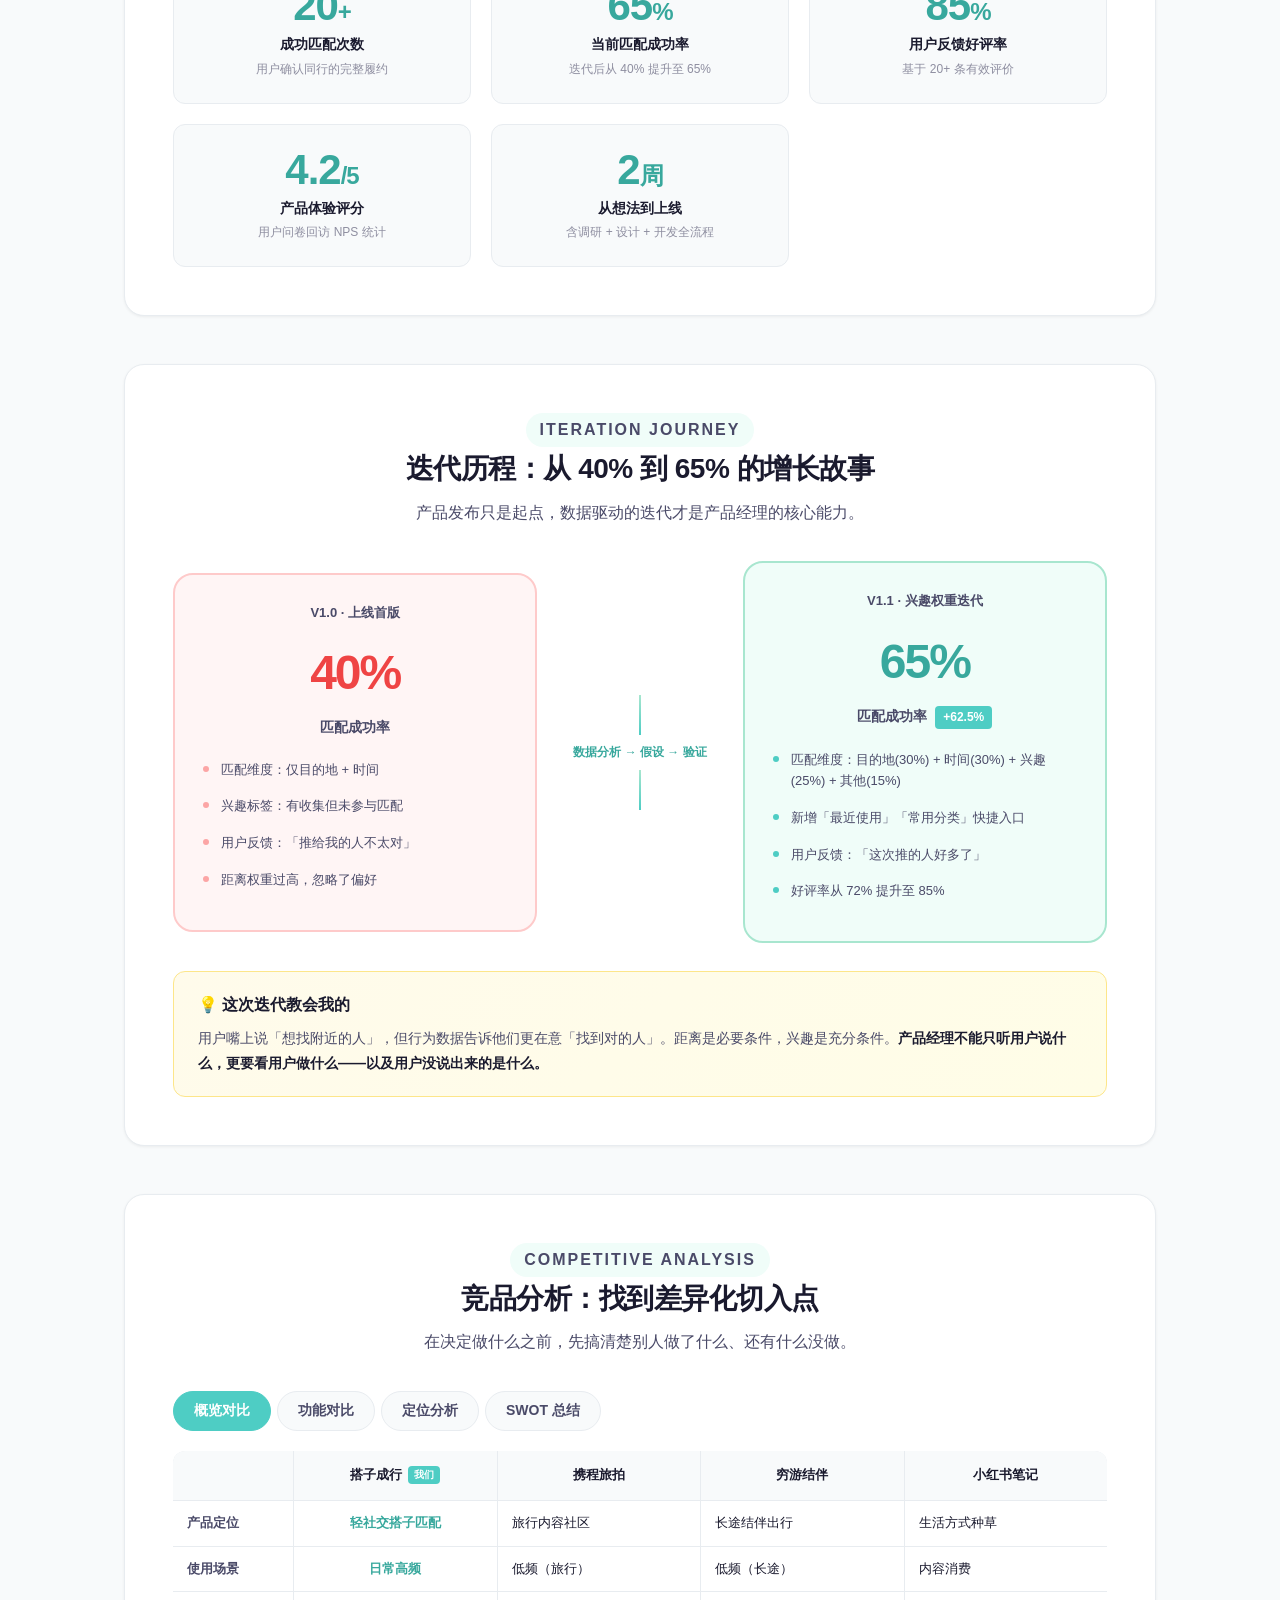
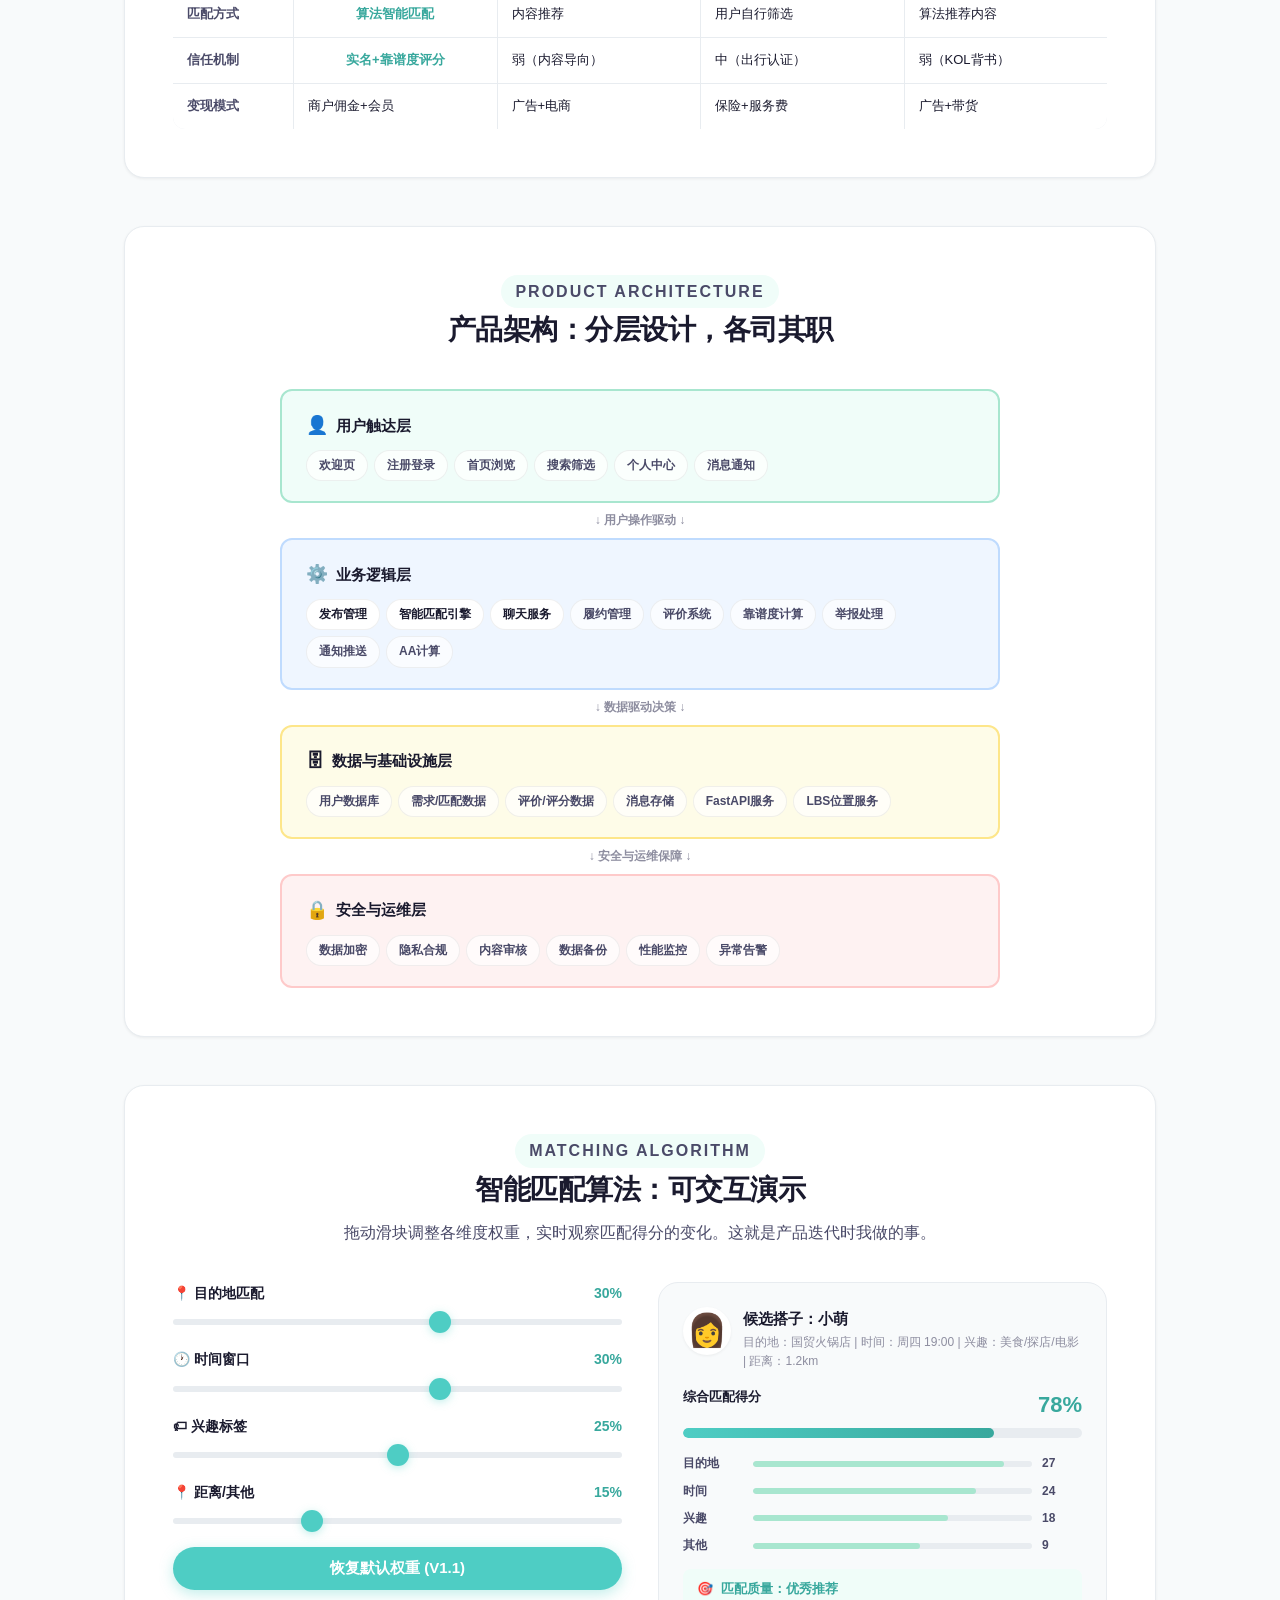
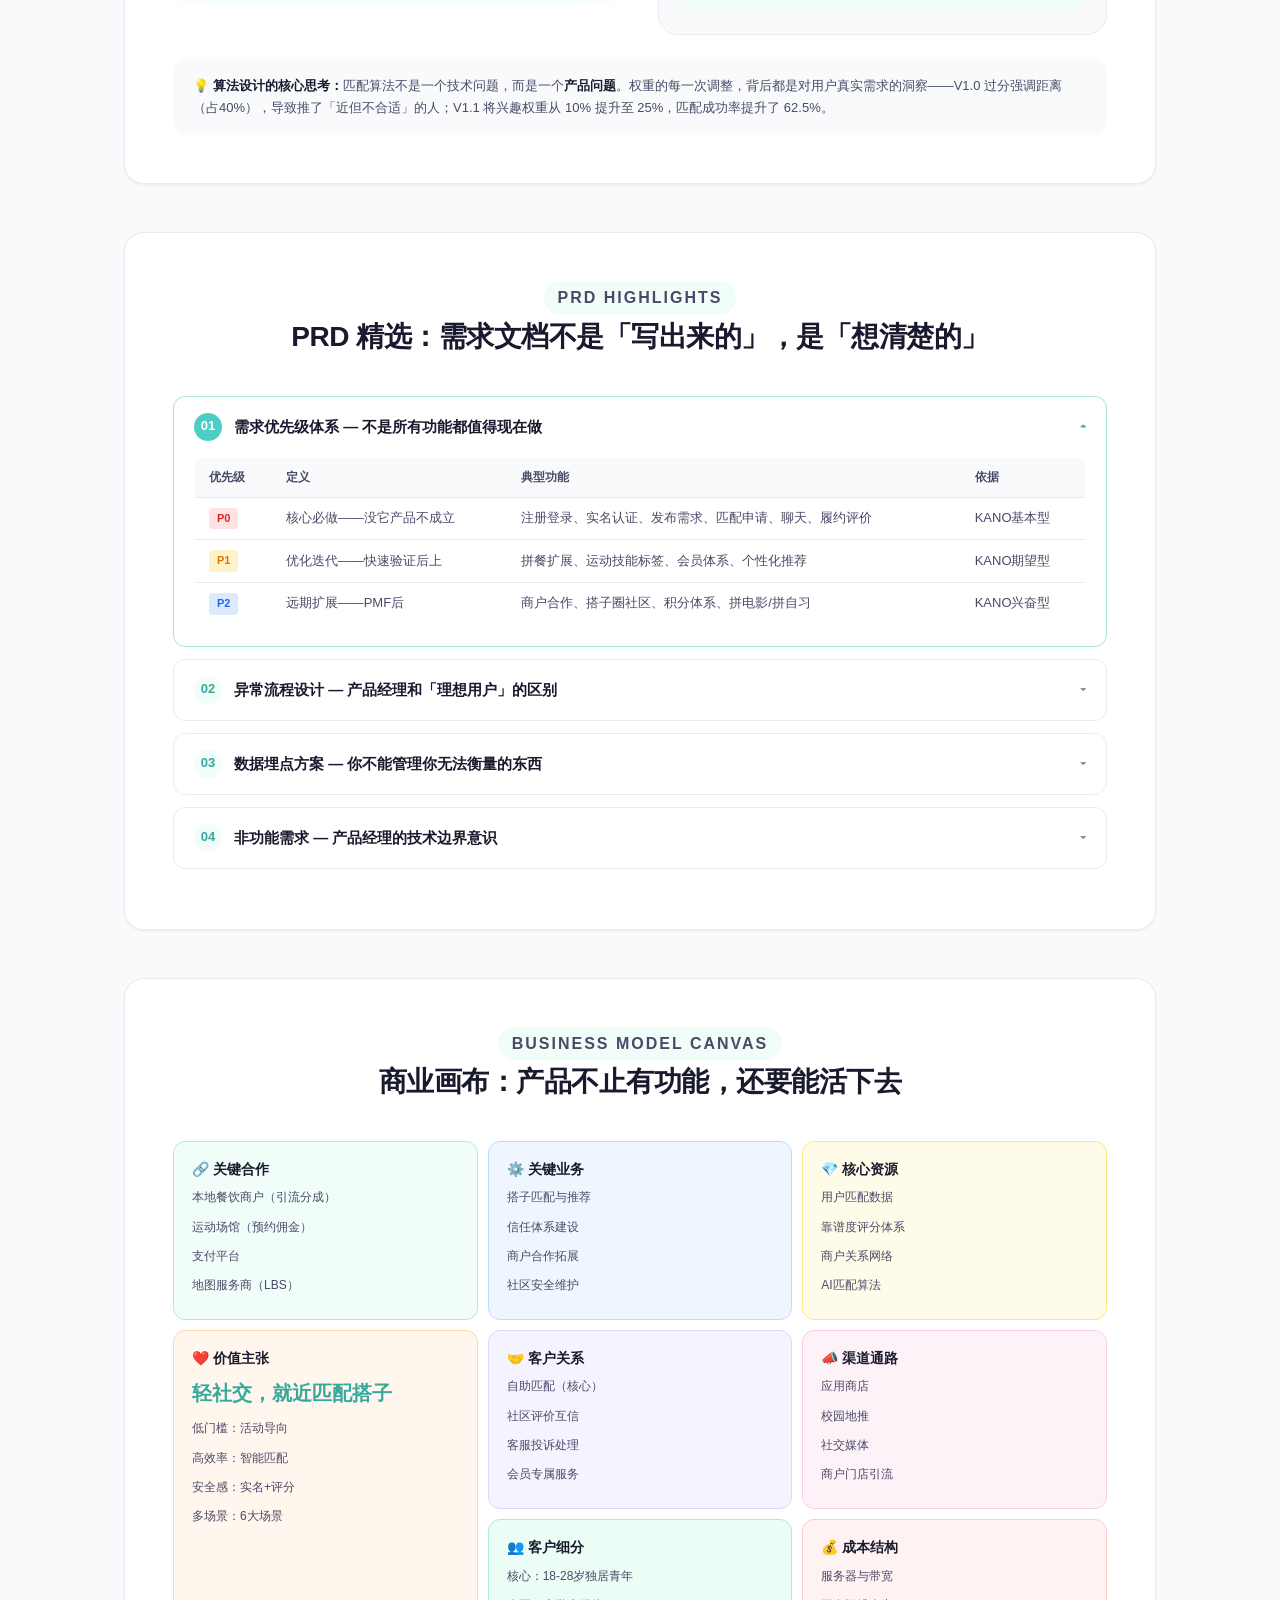
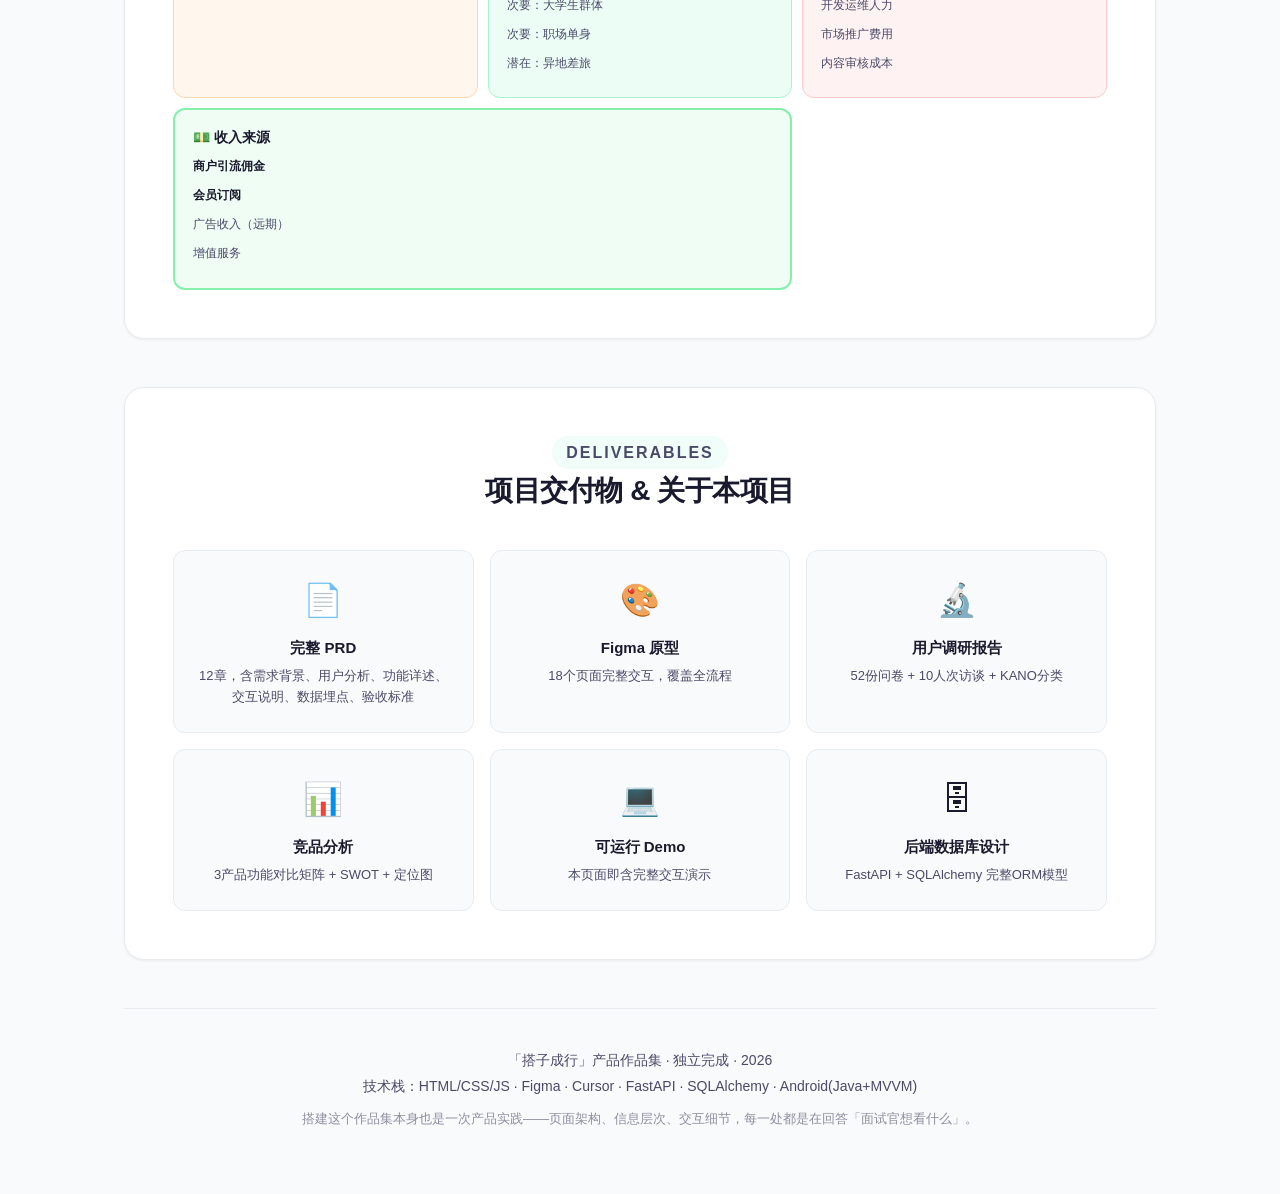
==== commit 4c35095b: "Fix encoding" ====
--- a/dacheng/index.html
+++ b/dacheng/index.html
@@ -3,113 +3,118 @@
 <head>
     <meta charset="UTF-8" />
     <meta name="viewport" content="width=device-width, initial-scale=1.0" />
-    <meta name="description" content="鎼瓙鎴愯 鈥?浜у搧缁忕悊瀹炰範浣滃搧闆嗐€備粠0鍒?瀹屾暣浜у搧瀹炶返锛氱敤鎴疯皟鐮斺啋闇€姹傚垎鏋愨啋鍘熷瀷璁捐鈫扐I杈呭姪寮€鍙戔啋鏁版嵁椹卞姩杩唬銆? />
-    <title>鎼瓙鎴愯 路 浜у搧缁忕悊浣滃搧闆?/title>
+    <meta name="description" content="搭子成行 — 产品经理实习作品集。从0到1完整产品实践：用户调研→需求分析→原型设计→AI辅助开发→数据驱动迭代。" />
+    <title>搭子成行 · 产品经理作品集</title>
     <link rel="stylesheet" href="css/styles.css" />
 </head>
 <body>
-    <a href="../index.html" style="display:block;text-align:center;padding:10px 0;background:#F0FDF9;color:#2B9E8F;font-size:14px;font-weight:500;text-decoration:none;">鈫?杩斿洖涓汉浣滃搧闆嗕富椤?/a>
+    <a href="../index.html" style="display:block;text-align:center;padding:10px 0;background:#F0FDF9;color:#2B9E8F;font-size:14px;font-weight:500;text-decoration:none;">← 返回个人作品集主页</a>
     <div class="page-shell">
         <!-- ====== Header ====== -->
         <header class="portfolio-header">
             <div class="brand-row">
-                <div class="brand-mark">鎼瓙鎴愯</div>
-                <div class="brand-subtitle">杞荤ぞ浜や骇鍝佸疄璺?路 浠?0 鍒?1 瀹屾暣闂幆</div>
+                <div class="brand-mark">搭子成行</div>
+                <div class="brand-subtitle">轻社交产品实践 · 从 0 到 1 完整闭环</div>
             </div>
             <nav class="portfolio-nav">
-                <a href="#story">浜у搧鏁呬簨</a>
-                <a href="#research">鐢ㄦ埛鐮旂┒</a>
-                <a href="#demo">浜や簰婕旂ず</a>
-                <a href="#features">鍔熻兘浜偣</a>
-                <a href="#metrics">鏁版嵁鎴愭灉</a>
-                <a href="#iteration">杩唬鍘嗙▼</a>
-                <a href="#competitors">绔炲搧鍒嗘瀽</a>
-                <a href="#architecture">浜у搧鏋舵瀯</a>
-                <a href="#algorithm">鍖归厤绠楁硶</a>
-                <a href="#prd-excerpts">PRD绮鹃€?/a>
-                <a href="#bmc">鍟嗕笟鐢诲竷</a>
+                <a href="#story">产品故事</a>
+                <a href="#research">用户研究</a>
+                <a href="#demo">交互演示</a>
+                <a href="#features">功能亮点</a>
+                <a href="#metrics">数据成果</a>
+                <a href="#iteration">迭代历程</a>
+                <a href="#competitors">竞品分析</a>
+                <a href="#architecture">产品架构</a>
+                <a href="#algorithm">匹配算法</a>
+                <a href="#prd-excerpts">PRD精选</a>
+                <a href="#bmc">商业画布</a>
             </nav>
         </header>
 
         <!-- ====== Hero ====== -->
         <section class="portfolio-hero">
             <div class="hero-copy">
-                <p class="eyebrow">澶т簩 路 鍖诲淇℃伅宸ョ▼ 路 鐙珛浜у搧瀹炶返</p>
-                <h1>鎼瓙鎴愯鈥斺€斾粠鍙戠幇鐥涚偣鍒颁笂绾块獙璇佺殑瀹屾暣浜у搧瀹炶返</h1>
+                <p class="eyebrow">大二 · 医学信息工程 · 独立产品实践</p>
+                <h1>搭子成行——从发现痛点到上线验证的完整产品实践</h1>
                 <p class="hero-summary">
-                    鐙珛瀹屾垚<strong>鐢ㄦ埛璋冪爺锛?0+闂嵎 路 10浜烘娣卞害璁胯皥锛?/strong>銆?                    <strong>浜у搧鏋舵瀯璁捐锛團igma 楂樹繚鐪熷師鍨嬶級</strong>銆?                    <strong>AI 杈呭姪鍏ㄦ爤寮€鍙戯紙Cursor锛?/strong>銆?                    <strong>鍐峰惎鍔ㄦ帹骞夸笌鏁版嵁椹卞姩杩唬</strong>锛?                    2 鍛ㄥ唴楠岃瘉浜у搧浠峰€煎苟鑾峰緱 <strong>80+ 鐪熷疄鐢ㄦ埛</strong>銆?                </p>
+                    独立完成<strong>用户调研（50+问卷 · 10人次深度访谈）</strong>、
+                    <strong>产品架构设计（Figma 高保真原型）</strong>、
+                    <strong>AI 辅助全栈开发（Cursor）</strong>、
+                    <strong>冷启动推广与数据驱动迭代</strong>，
+                    2 周内验证产品价值并获得 <strong>80+ 真实用户</strong>。
+                </p>
                 <div class="hero-stats-row">
-                    <div class="hero-stat"><span class="hero-stat-number">50+</span><span class="hero-stat-label">闂嵎璋冪爺</span></div>
-                    <div class="hero-stat"><span class="hero-stat-number">10</span><span class="hero-stat-label">娣卞害璁胯皥</span></div>
-                    <div class="hero-stat"><span class="hero-stat-number">80+</span><span class="hero-stat-label">娉ㄥ唽鐢ㄦ埛</span></div>
-                    <div class="hero-stat"><span class="hero-stat-number">65%</span><span class="hero-stat-label">鍖归厤鎴愬姛鐜?/span></div>
+                    <div class="hero-stat"><span class="hero-stat-number">50+</span><span class="hero-stat-label">问卷调研</span></div>
+                    <div class="hero-stat"><span class="hero-stat-number">10</span><span class="hero-stat-label">深度访谈</span></div>
+                    <div class="hero-stat"><span class="hero-stat-number">80+</span><span class="hero-stat-label">注册用户</span></div>
+                    <div class="hero-stat"><span class="hero-stat-number">65%</span><span class="hero-stat-label">匹配成功率</span></div>
                 </div>
                 <div class="hero-actions">
-                    <a class="btn btn-primary" href="#demo">鏌ョ湅浜や簰 Demo</a>
-                    <a class="btn btn-outline" href="#story">闃呰浜у搧鏁呬簨</a>
+                    <a class="btn btn-primary" href="#demo">查看交互 Demo</a>
+                    <a class="btn btn-outline" href="#story">阅读产品故事</a>
                 </div>
             </div>
             <div class="hero-cards">
-                <article class="mini-card"><span class="mini-icon">馃攳</span><h3>闇€姹傚彂鐜颁笌楠岃瘉</h3><p>50 浠介棶鍗?+ 10 浜烘璁胯皥锛屾彁鐐间笁澶ф牳蹇冪棝鐐癸紝鎷掔粷銆屾媿鑴戣鍋氬姛鑳姐€嶃€?/p></article>
-                <article class="mini-card"><span class="mini-icon">馃帹</span><h3>Figma 楂樹繚鐪熷師鍨?/h3><p>18 涓牳蹇冮〉闈㈠畬鏁翠氦浜掑師鍨嬶紝瑕嗙洊鐧诲綍銆佸尮閰嶃€佸彂甯冦€佽亰澶┿€佽瘎浠峰叏娴佺▼銆?/p></article>
-                <article class="mini-card"><span class="mini-icon">馃</span><h3>AI 杈呭姪寮€鍙戣惤鍦?/h3><p>鍊熷姪 Cursor 瀹屾垚鍓嶅悗绔疄鐜帮紝鐞嗚В銆岄渶姹傜簿搴?鈫?寮€鍙戜骇鍑恒€嶇殑杞寲鍏崇郴銆?/p></article>
-                <article class="mini-card"><span class="mini-icon">馃搳</span><h3>鏁版嵁椹卞姩杩唬</h3><p>鍖归厤鎴愬姛鐜?40%鈫?5%锛岀敤鏁版嵁璇磋瘽鑰岄潪鎰熻锛岄棴鐜獙璇佷骇鍝佸亣璁俱€?/p></article>
-            </div>
-        </section>
-
-        <!-- ====== 浜у搧鏁呬簨 ====== -->
+                <article class="mini-card"><span class="mini-icon">🔍</span><h3>需求发现与验证</h3><p>50 份问卷 + 10 人次访谈，提炼三大核心痛点，拒绝「拍脑袋做功能」。</p></article>
+                <article class="mini-card"><span class="mini-icon">🎨</span><h3>Figma 高保真原型</h3><p>18 个核心页面完整交互原型，覆盖登录、匹配、发布、聊天、评价全流程。</p></article>
+                <article class="mini-card"><span class="mini-icon">🤖</span><h3>AI 辅助开发落地</h3><p>借助 Cursor 完成前后端实现，理解「需求精度 → 开发产出」的转化关系。</p></article>
+                <article class="mini-card"><span class="mini-icon">📊</span><h3>数据驱动迭代</h3><p>匹配成功率 40%→65%，用数据说话而非感觉，闭环验证产品假设。</p></article>
+            </div>
+        </section>
+
+        <!-- ====== 产品故事 ====== -->
         <section id="story" class="portfolio-section section-card">
-            <div class="section-heading"><p class="eyebrow">Product Story</p><h2>浜у搧鏁呬簨锛氫负浠€涔堝仛銆屾惌瀛愭垚琛屻€?/h2><p>涓€鍒囦粠涓€涓湡瀹炵殑鏍″洯瑙傚療寮€濮嬨€?/p></div>
+            <div class="section-heading"><p class="eyebrow">Product Story</p><h2>产品故事：为什么做「搭子成行」</h2><p>一切从一个真实的校园观察开始。</p></div>
             <div class="story-timeline">
-                <div class="timeline-item"><div class="timeline-marker">馃搷</div><div class="timeline-content"><h3>闂鍙戠幇</h3><p>鍦ㄦ牎鍥敓娲讳腑锛屾垜娉ㄦ剰鍒颁竴涓櫘閬嶇幇璞★細寰堝鍚屽鎯冲嚭鍘荤帺銆佹兂鎷奸銆佹兂杩愬姩锛屼絾<strong>鎵句笉鍒板悓琛岀殑浜?/strong>銆備笉鏄病鏈夌ぞ浜ゆ剰鎰匡紝鑰屾槸缂哄皯涓€涓綆闂ㄦ銆佹湁淇′换鎰熺殑鍖归厤宸ュ叿銆傜幇鏈夌殑瑙ｅ喅鏂规鈥斺€斿井淇＄兢鍠婁汉锛堟晥鐜囦綆銆佹棤淇′换锛夈€佺ぞ浜pp锛堢洰鐨勪笉绾€佸帇鍔涘ぇ锛夈€佹梾琛岀ぞ璺熷洟锛堣嚜鐢卞害浣庯級鈥斺€旈兘鏃犳硶婊¤冻杩欎釜闇€姹傘€?/p></div></div>
-                <div class="timeline-item"><div class="timeline-marker">馃搵</div><div class="timeline-content"><h3>闇€姹傞獙璇侊紙鎷掔粷鑷棬锛?/h3><p>璁捐璋冪爺闂嵎锛岄€氳繃鏍″洯缇ゃ€佹湅鍙嬪湀鍙戞斁锛屽洖鏀?<strong>52 浠芥湁鏁堥棶鍗?/strong>銆傚悓鏃舵嫑鍕?<strong>10 浣嶅悓瀛?/strong>杩涜 20-30 鍒嗛挓鐨勫崐缁撴瀯鍖栬璋堛€傜敤 KANO 妯″瀷瀵归渶姹傝繘琛屽垎绫伙紝缁撹鏄細<strong>銆屽畨鍏ㄤ俊浠汇€嶆槸鍩烘湰鍨嬮渶姹傦紙娌″畠涓嶈锛夛紝銆屽叴瓒ｅ尮閰嶃€嶆槸鏈熸湜鍨嬮渶姹傦紙瓒婂ソ瓒婃弧鎰忥級锛屻€岀ぞ浜ゆ父鎴忓寲銆嶆槸鍏村鍨嬮渶姹傦紙瓒呭嚭棰勬湡锛?/strong>銆?/p></div></div>
-                <div class="timeline-item"><div class="timeline-marker">馃帹</div><div class="timeline-content"><h3>浜у搧璁捐</h3><p>鍩轰簬璋冪爺缁撹锛岀‘瀹氫骇鍝佸畾浣嶏細<strong>闈㈠悜 18-28 宀佺嫭灞?鍦ㄦ牎闈掑勾鐨勮交绀句氦鎼瓙鍖归厤骞冲彴</strong>銆傝鍒掑洓澶ф牳蹇冩ā鍧楋紙鍙戝竷琛岀▼ 鈫?鏅鸿兘鍖归厤 鈫?鍗虫椂娌熼€?鈫?灞ョ害璇勪环锛夛紝瑕嗙洊鎷奸銆佽繍鍔ㄣ€佸涔犮€佹帰搴椼€佽褰便€佹父鎴?6 澶у満鏅€備娇鐢?Figma 杈撳嚭 18 涓〉闈㈢殑楂樹繚鐪熷彲浜や簰鍘熷瀷銆?/p></div></div>
-                <div class="timeline-item"><div class="timeline-marker">馃</div><div class="timeline-content"><h3>AI 杈呭姪寮€鍙?/h3><p>鍊熷姪 Cursor锛圓I 缂栫▼宸ュ叿锛夊畬鎴愬墠绔〉闈笌鍚庣閫昏緫鐨勫疄鐜般€傝繖涓繃绋嬩腑鏈€澶х殑鏀惰幏涓嶆槸浠ｇ爜鏈韩锛岃€屾槸<strong>娣卞埢鐞嗚В浜嗐€岄渶姹傛弿杩扮殑绮剧‘搴﹀浣曞奖鍝嶅紑鍙戜骇鍑恒€?/strong>鈥斺€旇繖鏈川涓婃槸浜у搧缁忕悊涓庡伐绋嬪笀娌熼€氱殑寰缉鐗堣缁冦€傝緭鍑哄畬鏁?PRD锛堝惈鍔熻兘璇﹁堪銆佷氦浜掕鍒欍€佹暟鎹煁鐐规柟妗堛€侀獙鏀舵爣鍑嗭級銆?/p></div></div>
-                <div class="timeline-item"><div class="timeline-marker">馃殌</div><div class="timeline-content"><h3>鍐峰惎鍔?+ 鏁版嵁杩唬</h3><p>鍦ㄦ牎鍥唴閫氳繃鏈嬪弸鍦堛€佺彮绾х兢銆佺ぞ鍥㈢兢鎺ㄥ箍锛? 鍛ㄨ幏寰?<strong>80+ 娉ㄥ唽鐢ㄦ埛</strong>锛屽畬鎴?<strong>20+ 娆℃垚鍔熷尮閰?/strong>銆傞€氳繃鏁版嵁鍒嗘瀽鍙戠幇鍒濈増鍖归厤绠楁硶鐨勫叴瓒ｇ淮搴︽潈閲嶈繃浣庯紝璋冩暣鍚庡尮閰嶆垚鍔熺巼浠?<strong>40% 鎻愬崌鑷?65%</strong>銆傚畬鎴愪簡銆屽彂鐜伴棶棰?鈫?鎻愬嚭鍋囪 鈫?涓婄嚎楠岃瘉 鈫?鏁版嵁澶嶇洏銆嶇殑瀹屾暣闂幆銆?/p></div></div>
-            </div>
-        </section>
-
-        <!-- ====== 鐢ㄦ埛鐮旂┒ ====== -->
+                <div class="timeline-item"><div class="timeline-marker">📍</div><div class="timeline-content"><h3>问题发现</h3><p>在校园生活中，我注意到一个普遍现象：很多同学想出去玩、想拼餐、想运动，但<strong>找不到同行的人</strong>。不是没有社交意愿，而是缺少一个低门槛、有信任感的匹配工具。现有的解决方案——微信群喊人（效率低、无信任）、社交App（目的不纯、压力大）、旅行社跟团（自由度低）——都无法满足这个需求。</p></div></div>
+                <div class="timeline-item"><div class="timeline-marker">📋</div><div class="timeline-content"><h3>需求验证（拒绝自嗨）</h3><p>设计调研问卷，通过校园群、朋友圈发放，回收 <strong>52 份有效问卷</strong>。同时招募 <strong>10 位同学</strong>进行 20-30 分钟的半结构化访谈。用 KANO 模型对需求进行分类，结论是：<strong>「安全信任」是基本型需求（没它不行），「兴趣匹配」是期望型需求（越好越满意），「社交游戏化」是兴奋型需求（超出预期）</strong>。</p></div></div>
+                <div class="timeline-item"><div class="timeline-marker">🎨</div><div class="timeline-content"><h3>产品设计</h3><p>基于调研结论，确定产品定位：<strong>面向 18-28 岁独居/在校青年的轻社交搭子匹配平台</strong>。规划四大核心模块（发布行程 → 智能匹配 → 即时沟通 → 履约评价），覆盖拼餐、运动、学习、探店、观影、游戏 6 大场景。使用 Figma 输出 18 个页面的高保真可交互原型。</p></div></div>
+                <div class="timeline-item"><div class="timeline-marker">🤖</div><div class="timeline-content"><h3>AI 辅助开发</h3><p>借助 Cursor（AI 编程工具）完成前端页面与后端逻辑的实现。这个过程中最大的收获不是代码本身，而是<strong>深刻理解了「需求描述的精确度如何影响开发产出」</strong>——这本质上是产品经理与工程师沟通的微缩版训练。输出完整 PRD（含功能详述、交互规则、数据埋点方案、验收标准）。</p></div></div>
+                <div class="timeline-item"><div class="timeline-marker">🚀</div><div class="timeline-content"><h3>冷启动 + 数据迭代</h3><p>在校园内通过朋友圈、班级群、社团群推广，2 周获得 <strong>80+ 注册用户</strong>，完成 <strong>20+ 次成功匹配</strong>。通过数据分析发现初版匹配算法的兴趣维度权重过低，调整后匹配成功率从 <strong>40% 提升至 65%</strong>。完成了「发现问题 → 提出假设 → 上线验证 → 数据复盘」的完整闭环。</p></div></div>
+            </div>
+        </section>
+
+        <!-- ====== 用户研究 ====== -->
         <section id="research" class="portfolio-section section-card">
-            <div class="section-heading"><p class="eyebrow">User Research</p><h2>鐢ㄦ埛鐮旂┒锛氱敤鏁版嵁璇磋瘽锛屼笉鏄敤鎰熻</h2></div>
+            <div class="section-heading"><p class="eyebrow">User Research</p><h2>用户研究：用数据说话，不是用感觉</h2></div>
             <div class="research-grid">
                 <div class="research-card">
-                    <div class="research-card-header"><span class="research-icon">馃搳</span><h3>闂嵎璋冪爺锛坣=52锛?/h3></div>
-                    <div class="research-finding"><div class="finding-bar"><span class="finding-label">鏇惧洜鎵句笉鍒颁汉鑰屾斁寮冨嚭琛?/span><span class="finding-value">78%</span></div><div class="finding-bar-fill" style="--fill:78%"></div></div>
-                    <div class="research-finding"><div class="finding-bar"><span class="finding-label">鎷呭績鍜岄檶鐢熶汉鍑鸿鐨勫畨鍏ㄩ棶棰?/span><span class="finding-value">84%</span></div><div class="finding-bar-fill" style="--fill:84%"></div></div>
-                    <div class="research-finding"><div class="finding-bar"><span class="finding-label">鎰挎剰灏濊瘯銆屾惌瀛愬尮閰嶃€嶇被浜у搧</span><span class="finding-value">91%</span></div><div class="finding-bar-fill" style="--fill:91%"></div></div>
-                    <div class="research-finding"><div class="finding-bar"><span class="finding-label">甯屾湜鍖归厤鑰冭檻鍏磋叮濂戝悎搴?/span><span class="finding-value">86%</span></div><div class="finding-bar-fill" style="--fill:86%"></div></div>
+                    <div class="research-card-header"><span class="research-icon">📊</span><h3>问卷调研（n=52）</h3></div>
+                    <div class="research-finding"><div class="finding-bar"><span class="finding-label">曾因找不到人而放弃出行</span><span class="finding-value">78%</span></div><div class="finding-bar-fill" style="--fill:78%"></div></div>
+                    <div class="research-finding"><div class="finding-bar"><span class="finding-label">担心和陌生人出行的安全问题</span><span class="finding-value">84%</span></div><div class="finding-bar-fill" style="--fill:84%"></div></div>
+                    <div class="research-finding"><div class="finding-bar"><span class="finding-label">愿意尝试「搭子匹配」类产品</span><span class="finding-value">91%</span></div><div class="finding-bar-fill" style="--fill:91%"></div></div>
+                    <div class="research-finding"><div class="finding-bar"><span class="finding-label">希望匹配考虑兴趣契合度</span><span class="finding-value">86%</span></div><div class="finding-bar-fill" style="--fill:86%"></div></div>
                 </div>
                 <div class="research-card">
-                    <div class="research-card-header"><span class="research-icon">馃帣锔?/span><h3>娣卞害璁胯皥锛坣=10锛夋牳蹇冨彂鐜?/h3></div>
+                    <div class="research-card-header"><span class="research-icon">🎙️</span><h3>深度访谈（n=10）核心发现</h3></div>
                     <ul class="insight-list">
-                        <li><strong>瀹夊叏鏄涓€闂ㄦ锛?/strong>8/10 鍙楄鑰呮彁鍒般€屽笇鏈涚湅鍒板鏂圭殑鍩烘湰淇℃伅鍜屽巻鍙茶瘎浠枫€嶏紝淇′换鏈哄埗姣斿尮閰嶇畻娉曟洿閲嶈</li>
-                        <li><strong>銆岃交绀句氦銆嶅畾浣嶆渶鍙楁杩庯細</strong>鐢ㄦ埛鎯宠鐨勬槸銆屼竴璧峰仛浠朵簨銆嶏紝鑰屼笉鏄€屼氦涓湅鍙嬨€嶁€斺€旈檷浣庝簡蹇冪悊闂ㄦ</li>
-                        <li><strong>鏃堕棿绐楀彛寰堢獎锛?/strong>澶у鏁扮敤鎴风殑鍐崇瓥绐楀彛鍦ㄥ嚭琛屽墠 1-3 澶╋紝浜у搧闇€鏀寔蹇€熷尮閰?/li>
-                        <li><strong>瀛︾敓韬唤鏄俊浠诲姞閫熷櫒锛?/strong>鍚屾牎/鍚屽煄瀛︾敓涔嬮棿鐨勪俊浠诲害鏄捐憲楂樹簬闄岀敓浜?/li>
+                        <li><strong>安全是第一门槛：</strong>8/10 受访者提到「希望看到对方的基本信息和历史评价」，信任机制比匹配算法更重要</li>
+                        <li><strong>「轻社交」定位最受欢迎：</strong>用户想要的是「一起做件事」，而不是「交个朋友」——降低了心理门槛</li>
+                        <li><strong>时间窗口很窄：</strong>大多数用户的决策窗口在出行前 1-3 天，产品需支持快速匹配</li>
+                        <li><strong>学生身份是信任加速器：</strong>同校/同城学生之间的信任度显著高于陌生人</li>
                     </ul>
                 </div>
             </div>
             <div class="persona-row">
-                <div class="persona-card"><div class="persona-avatar">馃懇</div><div class="persona-info"><h4>鍏稿瀷鐢ㄦ埛 A锛氱嫭灞呭疄涔犵敓</h4><p>22 宀侊紝鍒氬埌闄岀敓鍩庡競瀹炰範锛屾病鏈夌ぞ浜ゅ湀銆傞渶姹傦細涓嬬彮鍚庢壘闄勮繎鐨勪汉涓€璧峰悆楗€佽繍鍔ㄣ€傜棝鐐癸細绀句氦App鍘嬪姏澶э紝寰俊缇ゆ晥鐜囦綆銆?strong>鏍稿績璇夋眰锛氫綆闂ㄦ銆佸氨杩戙€佸畨鍏ㄣ€?/strong></p></div></div>
-                <div class="persona-card"><div class="persona-avatar">馃懆</div><div class="persona-info"><h4>鍏稿瀷鐢ㄦ埛 B锛氬ぇ浜屽鐢?/h4><p>20 宀侊紝鍠滄鎺㈠簵浣嗗鍙嬬埍濂戒笉鍚屻€傞渶姹傦細鎵惧埌鍏磋叮鐩告姇鐨勪汉涓€璧锋墦鍗°€傜棝鐐癸細涓€涓汉鍘诲按灏紝鍦ㄧ兢閲屽枈娌′汉搴斻€?strong>鏍稿績璇夋眰锛氬叴瓒ｅ尮閰嶃€佹椿鍔ㄥ鍚戙€?/strong></p></div></div>
-            </div>
-        </section>
-
-        <!-- ====== 浜у搧婕旂ず ====== -->
+                <div class="persona-card"><div class="persona-avatar">👩</div><div class="persona-info"><h4>典型用户 A：独居实习生</h4><p>22 岁，刚到陌生城市实习，没有社交圈。需求：下班后找附近的人一起吃饭、运动。痛点：社交App压力大，微信群效率低。<strong>核心诉求：低门槛、就近、安全。</strong></p></div></div>
+                <div class="persona-card"><div class="persona-avatar">👨</div><div class="persona-info"><h4>典型用户 B：大二学生</h4><p>20 岁，喜欢探店但室友爱好不同。需求：找到兴趣相投的人一起打卡。痛点：一个人去尴尬，在群里喊没人应。<strong>核心诉求：兴趣匹配、活动导向。</strong></p></div></div>
+            </div>
+        </section>
+
+        <!-- ====== 产品演示 ====== -->
         <section id="demo" class="portfolio-demo">
             <div class="demo-content">
                 <div class="demo-intro">
                     <p class="eyebrow">Interactive Demo</p>
-                    <h2>鍙氦浜掍骇鍝佸師鍨?/h2>
-                    <p>浠ヤ笅鏄唴缃湪椤甸潰涓殑绉诲姩绔ā鎷?App銆備綘鍙互鐩存帴鐐瑰嚮浣撻獙瀹屾暣鐨勭敤鎴疯矾寰勶細</p>
+                    <h2>可交互产品原型</h2>
+                    <p>以下是内置在页面中的移动端模拟 App。你可以直接点击体验完整的用户路径：</p>
                     <ol class="demo-path">
-                        <li><strong>娆㈣繋椤?鈫?鐧诲綍娉ㄥ唽</strong> 鈥?鎵嬫満鍙烽獙璇佺爜鐧诲綍 + 绗笁鏂瑰揩鎹风櫥褰?/li>
-                        <li><strong>棣栭〉娴忚</strong> 鈥?6 澶у垎绫荤瓫閫?+ 鍏抽敭璇嶆悳绱?+ 闄勮繎鍖归厤鍒楄〃</li>
-                        <li><strong>鍙戝竷閭€绾?/strong> 鈥?閫夋嫨绫诲瀷銆佹椂闂淬€佸湴鐐广€佷汉鏁帮紝涓€閿彂甯?/li>
-                        <li><strong>鏌ョ湅璇︽儏 鈫?鎶ュ悕</strong> 鈥?鏌ョ湅闇€姹傝鎯呫€佸彂甯冧汉淇℃伅锛岀偣鍑绘姤鍚?/li>
-                        <li><strong>鑱婂ぉ娌熼€?/strong> 鈥?鍐呯疆鍗虫椂閫氳锛屼笌鎼瓙纭鍑鸿缁嗚妭</li>
-                        <li><strong>涓汉涓績</strong> 鈥?鏌ョ湅鏁版嵁缁熻銆佺紪杈戣祫鏂欍€佺鐞嗗彂甯冭褰?/li>
+                        <li><strong>欢迎页 → 登录注册</strong> — 手机号验证码登录 + 第三方快捷登录</li>
+                        <li><strong>首页浏览</strong> — 6 大分类筛选 + 关键词搜索 + 附近匹配列表</li>
+                        <li><strong>发布邀约</strong> — 选择类型、时间、地点、人数，一键发布</li>
+                        <li><strong>查看详情 → 报名</strong> — 查看需求详情、发布人信息，点击报名</li>
+                        <li><strong>聊天沟通</strong> — 内置即时通讯，与搭子确认出行细节</li>
+                        <li><strong>个人中心</strong> — 查看数据统计、编辑资料、管理发布记录</li>
                     </ol>
                 </div>
                 <div class="demo-mockup" id="phone-mockup">
@@ -118,237 +123,237 @@
             </div>
         </section>
 
-        <!-- ====== 鍔熻兘浜偣 ====== -->
+        <!-- ====== 功能亮点 ====== -->
         <section id="features" class="portfolio-section section-card">
-            <div class="section-heading"><p class="eyebrow">Feature Highlights</p><h2>鍔熻兘浜偣涓庝骇鍝佽璁℃€濊€?/h2></div>
+            <div class="section-heading"><p class="eyebrow">Feature Highlights</p><h2>功能亮点与产品设计思考</h2></div>
             <div class="feature-grid-detailed">
-                <div class="feature-detail-card"><div class="feature-detail-icon">馃Л</div><div class="feature-detail-body"><h3>6 澶у満鏅叏瑕嗙洊</h3><p>鍩轰簬鐢ㄦ埛璋冪爺鏁版嵁锛岃鐩栨嫾椁愩€佽繍鍔ㄣ€佸涔犮€佹帰搴椼€佽褰便€佹父鎴?6 涓渶楂橀鍦烘櫙銆傛瘡涓満鏅湁鐙珛鐨勫垪琛ㄩ〉銆佸彂甯冮〉鍜岃鎯呮ā鏉库€斺€?strong>鍚屼竴濂楁灦鏋勬敮鎾戝鍦烘櫙鎵╁睍</strong>锛屼綋鐜颁簡浜у搧鏋舵瀯鐨勫彲澶嶇敤鎬ц璁°€?/p></div></div>
-                <div class="feature-detail-card"><div class="feature-detail-icon">馃攼</div><div class="feature-detail-body"><h3>淇′换涓庡畨鍏ㄩ棴鐜?/h3><p>鏀寔鎵嬫満鍙烽獙璇佺爜鐧诲綍 + 寰俊蹇嵎鐧诲綍锛岃ˉ榻愯韩浠借瘉缁戝畾涓庢墜鏈哄彿楠岃瘉銆?strong>淇′换鏈哄埗鏄惌瀛愮被浜у搧鐨勭涓€閬撻棬妲?/strong>鈥斺€?4% 鐨勫彈璁胯€呭皢姝ゅ垪涓烘渶鍏冲績鐨勯棶棰橈紝鍥犳鍦ㄤ骇鍝佽璁′腑浼樺厛浜庡尮閰嶇畻娉曘€?/p></div></div>
-                <div class="feature-detail-card"><div class="feature-detail-icon">馃</div><div class="feature-detail-body"><h3>鏅鸿兘鍖归厤绠楁硶</h3><p>鍖归厤鏉冮噸璁捐锛氱洰鐨勫湴锛?0%锛? 鏃堕棿绐楀彛锛?0%锛? 鍏磋叮鏍囩锛?5%锛? 璺濈/鎬у埆绛夊叾浠栧洜绱狅紙15%锛夈€?strong>缁忚繃涓€杞凯浠ｅ悗鍏磋叮鏉冮噸浠?10% 鎻愬崌鑷?25%</strong>锛屽尮閰嶆垚鍔熺巼浠?40% 璺冨崌鑷?65%銆?/p></div></div>
-                <div class="feature-detail-card"><div class="feature-detail-icon">馃挰</div><div class="feature-detail-body"><h3>娌熼€氫笌灞ョ害闂幆</h3><p>鍐呯疆鍗虫椂閫氳闄嶄綆娌熼€氭懇鎿︼紝閰嶅悎璇勪环浣撶郴鏋勫缓鍙屽悜鍙嶉銆?strong>瀹屾垚灞ョ害鍚庡彲浜掔浉璇勪环</strong>锛岃瘎浠锋暟鎹弽鍝哄尮閰嶇畻娉曗€斺€斿ソ浜哄尮閰嶅ソ浜猴紝褰㈡垚姝ｅ悜寰幆銆?/p></div></div>
-                <div class="feature-detail-card"><div class="feature-detail-icon">馃摫</div><div class="feature-detail-body"><h3>瀹屾暣鐨勭敤鎴疯矾寰勮璁?/h3><p>銆屾杩庨〉 鈫?娉ㄥ唽鐧诲綍 鈫?韬唤缁戝畾 鈫?娴忚鍖归厤 鈫?鍙戝竷閭€绾?鈫?鑱婂ぉ娌熼€?鈫?灞ョ害璇勪环銆?strong>7 姝ラ棴鐜?/strong>锛屾瘡涓€姝ラ兘鏈夋槑纭殑鍓嶇疆鏉′欢鍜屽悗缃姸鎬侊紝纭繚鐢ㄦ埛涓嶄細杩峰け鍦ㄦ祦绋嬩腑銆?/p></div></div>
-                <div class="feature-detail-card"><div class="feature-detail-icon">馃</div><div class="feature-detail-body"><h3>AI 鍗忓悓寮€鍙戝疄璺?/h3><p>鍏ㄧ▼浣跨敤 Cursor锛圓I 缂栫▼宸ュ叿锛夊畬鎴愪唬鐮佸疄鐜般€傚湪杩欎釜杩囩▼涓Н绱簡 <strong>Prompt Engineering 鐨勫疄鎴樼粡楠?/strong>鈥斺€旈渶姹傛弿杩拌秺绮剧‘銆佷笂涓嬫枃瓒婂畬鏁达紝AI 鐢熸垚鐨勪唬鐮佽川閲忚秺楂樸€傝繖涓€鍙戠幇鐩存帴鍗拌瘉浜?PRD 璐ㄩ噺瀵瑰紑鍙戞晥鐜囩殑鏉犳潌鏁堝簲銆?/p></div></div>
-            </div>
-        </section>
-
-        <!-- ====== 鏁版嵁鐪嬫澘 ====== -->
+                <div class="feature-detail-card"><div class="feature-detail-icon">🧭</div><div class="feature-detail-body"><h3>6 大场景全覆盖</h3><p>基于用户调研数据，覆盖拼餐、运动、学习、探店、观影、游戏 6 个最高频场景。每个场景有独立的列表页、发布页和详情模板——<strong>同一套架构支撑多场景扩展</strong>，体现了产品架构的可复用性设计。</p></div></div>
+                <div class="feature-detail-card"><div class="feature-detail-icon">🔐</div><div class="feature-detail-body"><h3>信任与安全闭环</h3><p>支持手机号验证码登录 + 微信快捷登录，补齐身份证绑定与手机号验证。<strong>信任机制是搭子类产品的第一道门槛</strong>——84% 的受访者将此列为最关心的问题，因此在产品设计中优先于匹配算法。</p></div></div>
+                <div class="feature-detail-card"><div class="feature-detail-icon">🧠</div><div class="feature-detail-body"><h3>智能匹配算法</h3><p>匹配权重设计：目的地（30%）+ 时间窗口（30%）+ 兴趣标签（25%）+ 距离/性别等其他因素（15%）。<strong>经过一轮迭代后兴趣权重从 10% 提升至 25%</strong>，匹配成功率从 40% 跃升至 65%。</p></div></div>
+                <div class="feature-detail-card"><div class="feature-detail-icon">💬</div><div class="feature-detail-body"><h3>沟通与履约闭环</h3><p>内置即时通讯降低沟通摩擦，配合评价体系构建双向反馈。<strong>完成履约后可互相评价</strong>，评价数据反哺匹配算法——好人匹配好人，形成正向循环。</p></div></div>
+                <div class="feature-detail-card"><div class="feature-detail-icon">📱</div><div class="feature-detail-body"><h3>完整的用户路径设计</h3><p>「欢迎页 → 注册登录 → 身份绑定 → 浏览匹配 → 发布邀约 → 聊天沟通 → 履约评价」<strong>7 步闭环</strong>，每一步都有明确的前置条件和后置状态，确保用户不会迷失在流程中。</p></div></div>
+                <div class="feature-detail-card"><div class="feature-detail-icon">🤖</div><div class="feature-detail-body"><h3>AI 协同开发实践</h3><p>全程使用 Cursor（AI 编程工具）完成代码实现。在这个过程中积累了 <strong>Prompt Engineering 的实战经验</strong>——需求描述越精确、上下文越完整，AI 生成的代码质量越高。这一发现直接印证了 PRD 质量对开发效率的杠杆效应。</p></div></div>
+            </div>
+        </section>
+
+        <!-- ====== 数据看板 ====== -->
         <section id="metrics" class="portfolio-section section-card">
-            <div class="section-heading"><p class="eyebrow">Product Metrics</p><h2>浜у搧鏁版嵁锛氱敤鏁板瓧楠岃瘉鍋囪</h2><p>鍐峰惎鍔?2 鍛ㄧ殑鐪熷疄鏁版嵁锛屾寔缁拷韪腑銆?/p></div>
+            <div class="section-heading"><p class="eyebrow">Product Metrics</p><h2>产品数据：用数字验证假设</h2><p>冷启动 2 周的真实数据，持续追踪中。</p></div>
             <div class="metrics-dashboard">
-                <div class="metric-card metric-large"><div class="metric-value">80<span class="metric-unit">+</span></div><div class="metric-title">绱娉ㄥ唽鐢ㄦ埛</div><div class="metric-desc">閫氳繃鏍″洯缇ゃ€佹湅鍙嬪湀鍐峰惎鍔?/div></div>
-                <div class="metric-card"><div class="metric-value">20<span class="metric-unit">+</span></div><div class="metric-title">鎴愬姛鍖归厤娆℃暟</div><div class="metric-desc">鐢ㄦ埛纭鍚岃鐨勫畬鏁村饱绾?/div></div>
-                <div class="metric-card"><div class="metric-value">65<span class="metric-unit">%</span></div><div class="metric-title">褰撳墠鍖归厤鎴愬姛鐜?/div><div class="metric-desc">杩唬鍚庝粠 40% 鎻愬崌鑷?65%</div></div>
-                <div class="metric-card"><div class="metric-value">85<span class="metric-unit">%</span></div><div class="metric-title">鐢ㄦ埛鍙嶉濂借瘎鐜?/div><div class="metric-desc">鍩轰簬 20+ 鏉℃湁鏁堣瘎浠?/div></div>
-                <div class="metric-card"><div class="metric-value">4.2<span class="metric-unit">/5</span></div><div class="metric-title">浜у搧浣撻獙璇勫垎</div><div class="metric-desc">鐢ㄦ埛闂嵎鍥炶 NPS 缁熻</div></div>
-                <div class="metric-card"><div class="metric-value">2<span class="metric-unit">鍛?/span></div><div class="metric-title">浠庢兂娉曞埌涓婄嚎</div><div class="metric-desc">鍚皟鐮?+ 璁捐 + 寮€鍙戝叏娴佺▼</div></div>
-            </div>
-        </section>
-
-        <!-- ====== 杩唬鍘嗙▼ ====== -->
+                <div class="metric-card metric-large"><div class="metric-value">80<span class="metric-unit">+</span></div><div class="metric-title">累计注册用户</div><div class="metric-desc">通过校园群、朋友圈冷启动</div></div>
+                <div class="metric-card"><div class="metric-value">20<span class="metric-unit">+</span></div><div class="metric-title">成功匹配次数</div><div class="metric-desc">用户确认同行的完整履约</div></div>
+                <div class="metric-card"><div class="metric-value">65<span class="metric-unit">%</span></div><div class="metric-title">当前匹配成功率</div><div class="metric-desc">迭代后从 40% 提升至 65%</div></div>
+                <div class="metric-card"><div class="metric-value">85<span class="metric-unit">%</span></div><div class="metric-title">用户反馈好评率</div><div class="metric-desc">基于 20+ 条有效评价</div></div>
+                <div class="metric-card"><div class="metric-value">4.2<span class="metric-unit">/5</span></div><div class="metric-title">产品体验评分</div><div class="metric-desc">用户问卷回访 NPS 统计</div></div>
+                <div class="metric-card"><div class="metric-value">2<span class="metric-unit">周</span></div><div class="metric-title">从想法到上线</div><div class="metric-desc">含调研 + 设计 + 开发全流程</div></div>
+            </div>
+        </section>
+
+        <!-- ====== 迭代历程 ====== -->
         <section id="iteration" class="portfolio-section section-card">
-            <div class="section-heading"><p class="eyebrow">Iteration Journey</p><h2>杩唬鍘嗙▼锛氫粠 40% 鍒?65% 鐨勫闀挎晠浜?/h2><p>浜у搧鍙戝竷鍙槸璧风偣锛屾暟鎹┍鍔ㄧ殑杩唬鎵嶆槸浜у搧缁忕悊鐨勬牳蹇冭兘鍔涖€?/p></div>
+            <div class="section-heading"><p class="eyebrow">Iteration Journey</p><h2>迭代历程：从 40% 到 65% 的增长故事</h2><p>产品发布只是起点，数据驱动的迭代才是产品经理的核心能力。</p></div>
             <div class="iteration-comparison">
-                <div class="iteration-version version-before"><div class="version-label">V1.0 路 涓婄嚎棣栫増</div><div class="version-metric-big">40%</div><div class="version-metric-label">鍖归厤鎴愬姛鐜?/div><ul class="version-list"><li>鍖归厤缁村害锛氫粎鐩殑鍦?+ 鏃堕棿</li><li>鍏磋叮鏍囩锛氭湁鏀堕泦浣嗘湭鍙備笌鍖归厤</li><li>鐢ㄦ埛鍙嶉锛氥€屾帹缁欐垜鐨勪汉涓嶅お瀵广€?/li><li>璺濈鏉冮噸杩囬珮锛屽拷鐣ヤ簡鍋忓ソ</li></ul></div>
-                <div class="iteration-arrow"><div class="arrow-line"></div><div class="arrow-label">鏁版嵁鍒嗘瀽 鈫?鍋囪 鈫?楠岃瘉</div><div class="arrow-line"></div></div>
-                <div class="iteration-version version-after"><div class="version-label">V1.1 路 鍏磋叮鏉冮噸杩唬</div><div class="version-metric-big">65%</div><div class="version-metric-label">鍖归厤鎴愬姛鐜?<span class="improvement-tag">+62.5%</span></div><ul class="version-list"><li>鍖归厤缁村害锛氱洰鐨勫湴(30%) + 鏃堕棿(30%) + 鍏磋叮(25%) + 鍏朵粬(15%)</li><li>鏂板銆屾渶杩戜娇鐢ㄣ€嶃€屽父鐢ㄥ垎绫汇€嶅揩鎹峰叆鍙?/li><li>鐢ㄦ埛鍙嶉锛氥€岃繖娆℃帹鐨勪汉濂藉浜嗐€?/li><li>濂借瘎鐜囦粠 72% 鎻愬崌鑷?85%</li></ul></div>
-            </div>
-            <div class="iteration-insight"><h3>馃挕 杩欐杩唬鏁欎細鎴戠殑</h3><p>鐢ㄦ埛鍢翠笂璇淬€屾兂鎵鹃檮杩戠殑浜恒€嶏紝浣嗚涓烘暟鎹憡璇変粬浠洿鍦ㄦ剰銆屾壘鍒板鐨勪汉銆嶃€傝窛绂绘槸蹇呰鏉′欢锛屽叴瓒ｆ槸鍏呭垎鏉′欢銆?strong>浜у搧缁忕悊涓嶈兘鍙惉鐢ㄦ埛璇翠粈涔堬紝鏇磋鐪嬬敤鎴峰仛浠€涔堚€斺€斾互鍙婄敤鎴锋病璇村嚭鏉ョ殑鏄粈涔堛€?/strong></p></div>
-        </section>
-
-        <!-- ====== 绔炲搧鍒嗘瀽 ====== -->
+                <div class="iteration-version version-before"><div class="version-label">V1.0 · 上线首版</div><div class="version-metric-big">40%</div><div class="version-metric-label">匹配成功率</div><ul class="version-list"><li>匹配维度：仅目的地 + 时间</li><li>兴趣标签：有收集但未参与匹配</li><li>用户反馈：「推给我的人不太对」</li><li>距离权重过高，忽略了偏好</li></ul></div>
+                <div class="iteration-arrow"><div class="arrow-line"></div><div class="arrow-label">数据分析 → 假设 → 验证</div><div class="arrow-line"></div></div>
+                <div class="iteration-version version-after"><div class="version-label">V1.1 · 兴趣权重迭代</div><div class="version-metric-big">65%</div><div class="version-metric-label">匹配成功率 <span class="improvement-tag">+62.5%</span></div><ul class="version-list"><li>匹配维度：目的地(30%) + 时间(30%) + 兴趣(25%) + 其他(15%)</li><li>新增「最近使用」「常用分类」快捷入口</li><li>用户反馈：「这次推的人好多了」</li><li>好评率从 72% 提升至 85%</li></ul></div>
+            </div>
+            <div class="iteration-insight"><h3>💡 这次迭代教会我的</h3><p>用户嘴上说「想找附近的人」，但行为数据告诉他们更在意「找到对的人」。距离是必要条件，兴趣是充分条件。<strong>产品经理不能只听用户说什么，更要看用户做什么——以及用户没说出来的是什么。</strong></p></div>
+        </section>
+
+        <!-- ====== 竞品分析 ====== -->
         <section id="competitors" class="portfolio-section section-card">
-            <div class="section-heading"><p class="eyebrow">Competitive Analysis</p><h2>绔炲搧鍒嗘瀽锛氭壘鍒板樊寮傚寲鍒囧叆鐐?/h2><p>鍦ㄥ喅瀹氬仛浠€涔堜箣鍓嶏紝鍏堟悶娓呮鍒汉鍋氫簡浠€涔堛€佽繕鏈変粈涔堟病鍋氥€?/p></div>
+            <div class="section-heading"><p class="eyebrow">Competitive Analysis</p><h2>竞品分析：找到差异化切入点</h2><p>在决定做什么之前，先搞清楚别人做了什么、还有什么没做。</p></div>
             <div class="competitor-tabs">
-                <button class="comp-tab active" data-dim="overview">姒傝瀵规瘮</button>
-                <button class="comp-tab" data-dim="features">鍔熻兘瀵规瘮</button>
-                <button class="comp-tab" data-dim="positioning">瀹氫綅鍒嗘瀽</button>
-                <button class="comp-tab" data-dim="swot">SWOT 鎬荤粨</button>
+                <button class="comp-tab active" data-dim="overview">概览对比</button>
+                <button class="comp-tab" data-dim="features">功能对比</button>
+                <button class="comp-tab" data-dim="positioning">定位分析</button>
+                <button class="comp-tab" data-dim="swot">SWOT 总结</button>
             </div>
             <div class="competitor-panel" id="comp-panel">
                 <div class="comp-view active" data-dim="overview">
                     <div class="comp-matrix">
-                        <div class="comp-header-row"><div class="comp-cell comp-label"></div><div class="comp-cell comp-brand">鎼瓙鎴愯<span class="comp-tag-us">鎴戜滑</span></div><div class="comp-cell comp-brand">鎼虹▼鏃呮媿</div><div class="comp-cell comp-brand">绌锋父缁撲即</div><div class="comp-cell comp-brand">灏忕孩涔︾瑪璁?/div></div>
-                        <div class="comp-row"><div class="comp-cell comp-label">浜у搧瀹氫綅</div><div class="comp-cell comp-win">杞荤ぞ浜ゆ惌瀛愬尮閰?/div><div class="comp-cell">鏃呰鍐呭绀惧尯</div><div class="comp-cell">闀块€旂粨浼村嚭琛?/div><div class="comp-cell">鐢熸椿鏂瑰紡绉嶈崏</div></div>
-                        <div class="comp-row"><div class="comp-cell comp-label">浣跨敤鍦烘櫙</div><div class="comp-cell comp-win">鏃ュ父楂橀</div><div class="comp-cell">浣庨锛堟梾琛岋級</div><div class="comp-cell">浣庨锛堥暱閫旓級</div><div class="comp-cell">鍐呭娑堣垂</div></div>
-                        <div class="comp-row"><div class="comp-cell comp-label">鍖归厤鏂瑰紡</div><div class="comp-cell comp-win">绠楁硶鏅鸿兘鍖归厤</div><div class="comp-cell">鍐呭鎺ㄨ崘</div><div class="comp-cell">鐢ㄦ埛鑷绛涢€?/div><div class="comp-cell">绠楁硶鎺ㄨ崘鍐呭</div></div>
-                        <div class="comp-row"><div class="comp-cell comp-label">淇′换鏈哄埗</div><div class="comp-cell comp-win">瀹炲悕+闈犺氨搴﹁瘎鍒?/div><div class="comp-cell">寮憋紙鍐呭瀵煎悜锛?/div><div class="comp-cell">涓紙鍑鸿璁よ瘉锛?/div><div class="comp-cell">寮憋紙KOL鑳屼功锛?/div></div>
-                        <div class="comp-row"><div class="comp-cell comp-label">鍙樼幇妯″紡</div><div class="comp-cell">鍟嗘埛浣ｉ噾+浼氬憳</div><div class="comp-cell">骞垮憡+鐢靛晢</div><div class="comp-cell">淇濋櫓+鏈嶅姟璐?/div><div class="comp-cell">骞垮憡+甯﹁揣</div></div>
+                        <div class="comp-header-row"><div class="comp-cell comp-label"></div><div class="comp-cell comp-brand">搭子成行<span class="comp-tag-us">我们</span></div><div class="comp-cell comp-brand">携程旅拍</div><div class="comp-cell comp-brand">穷游结伴</div><div class="comp-cell comp-brand">小红书笔记</div></div>
+                        <div class="comp-row"><div class="comp-cell comp-label">产品定位</div><div class="comp-cell comp-win">轻社交搭子匹配</div><div class="comp-cell">旅行内容社区</div><div class="comp-cell">长途结伴出行</div><div class="comp-cell">生活方式种草</div></div>
+                        <div class="comp-row"><div class="comp-cell comp-label">使用场景</div><div class="comp-cell comp-win">日常高频</div><div class="comp-cell">低频（旅行）</div><div class="comp-cell">低频（长途）</div><div class="comp-cell">内容消费</div></div>
+                        <div class="comp-row"><div class="comp-cell comp-label">匹配方式</div><div class="comp-cell comp-win">算法智能匹配</div><div class="comp-cell">内容推荐</div><div class="comp-cell">用户自行筛选</div><div class="comp-cell">算法推荐内容</div></div>
+                        <div class="comp-row"><div class="comp-cell comp-label">信任机制</div><div class="comp-cell comp-win">实名+靠谱度评分</div><div class="comp-cell">弱（内容导向）</div><div class="comp-cell">中（出行认证）</div><div class="comp-cell">弱（KOL背书）</div></div>
+                        <div class="comp-row"><div class="comp-cell comp-label">变现模式</div><div class="comp-cell">商户佣金+会员</div><div class="comp-cell">广告+电商</div><div class="comp-cell">保险+服务费</div><div class="comp-cell">广告+带货</div></div>
                     </div>
                 </div>
                 <div class="comp-view" data-dim="features">
                     <div class="comp-matrix">
-                        <div class="comp-header-row"><div class="comp-cell comp-label"></div><div class="comp-cell comp-brand">鎼瓙鎴愯</div><div class="comp-cell comp-brand">鎼虹▼鏃呮媿</div><div class="comp-cell comp-brand">绌锋父缁撲即</div><div class="comp-cell comp-brand">灏忕孩涔︾瑪璁?/div></div>
-                        <div class="comp-row"><div class="comp-cell comp-label">浣嶇疆鍖归厤</div><div class="comp-cell comp-check">鉁?/div><div class="comp-cell comp-cross">鉂?/div><div class="comp-cell comp-check">鉁?/div><div class="comp-cell comp-cross">鉂?/div></div>
-                        <div class="comp-row"><div class="comp-cell comp-label">澶氬満鏅鐩?/div><div class="comp-cell comp-check">鉁?6鍦烘櫙</div><div class="comp-cell comp-cross">鉂?/div><div class="comp-cell comp-cross">鉂?/div><div class="comp-cell comp-cross">鉂?/div></div>
-                        <div class="comp-row"><div class="comp-cell comp-label">鍐呯疆鑱婂ぉ</div><div class="comp-cell comp-check">鉁?/div><div class="comp-cell comp-check">鉁?/div><div class="comp-cell comp-check">鉁?/div><div class="comp-cell comp-check">鉁?/div></div>
-                        <div class="comp-row"><div class="comp-cell comp-label">灞ョ害璇勪环</div><div class="comp-cell comp-check">鉁?/div><div class="comp-cell comp-cross">鉂?/div><div class="comp-cell comp-cross">鉂?/div><div class="comp-cell comp-cross">鉂?/div></div>
-                        <div class="comp-row"><div class="comp-cell comp-label">瀹炲悕璁よ瘉</div><div class="comp-cell comp-check">鉁?/div><div class="comp-cell comp-cross">鉂?/div><div class="comp-cell comp-cross">鉂?/div><div class="comp-cell comp-cross">鉂?/div></div>
-                        <div class="comp-row"><div class="comp-cell comp-label">AA鍒嗘憡</div><div class="comp-cell comp-check">鉁?/div><div class="comp-cell comp-cross">鉂?/div><div class="comp-cell comp-cross">鉂?/div><div class="comp-cell comp-cross">鉂?/div></div>
+                        <div class="comp-header-row"><div class="comp-cell comp-label"></div><div class="comp-cell comp-brand">搭子成行</div><div class="comp-cell comp-brand">携程旅拍</div><div class="comp-cell comp-brand">穷游结伴</div><div class="comp-cell comp-brand">小红书笔记</div></div>
+                        <div class="comp-row"><div class="comp-cell comp-label">位置匹配</div><div class="comp-cell comp-check">✅</div><div class="comp-cell comp-cross">❌</div><div class="comp-cell comp-check">✅</div><div class="comp-cell comp-cross">❌</div></div>
+                        <div class="comp-row"><div class="comp-cell comp-label">多场景覆盖</div><div class="comp-cell comp-check">✅ 6场景</div><div class="comp-cell comp-cross">❌</div><div class="comp-cell comp-cross">❌</div><div class="comp-cell comp-cross">❌</div></div>
+                        <div class="comp-row"><div class="comp-cell comp-label">内置聊天</div><div class="comp-cell comp-check">✅</div><div class="comp-cell comp-check">✅</div><div class="comp-cell comp-check">✅</div><div class="comp-cell comp-check">✅</div></div>
+                        <div class="comp-row"><div class="comp-cell comp-label">履约评价</div><div class="comp-cell comp-check">✅</div><div class="comp-cell comp-cross">❌</div><div class="comp-cell comp-cross">❌</div><div class="comp-cell comp-cross">❌</div></div>
+                        <div class="comp-row"><div class="comp-cell comp-label">实名认证</div><div class="comp-cell comp-check">✅</div><div class="comp-cell comp-cross">❌</div><div class="comp-cell comp-cross">❌</div><div class="comp-cell comp-cross">❌</div></div>
+                        <div class="comp-row"><div class="comp-cell comp-label">AA分摊</div><div class="comp-cell comp-check">✅</div><div class="comp-cell comp-cross">❌</div><div class="comp-cell comp-cross">❌</div><div class="comp-cell comp-cross">❌</div></div>
                     </div>
                 </div>
                 <div class="comp-view" data-dim="positioning">
                     <div class="positioning-map">
                         <div class="pos-chart">
-                            <div class="pos-axis-h pos-axis-top">閲嶇ぞ浜わ紙鍏崇郴瀵煎悜锛?/div>
-                            <div class="pos-axis-h pos-axis-bottom">杞荤ぞ浜わ紙娲诲姩瀵煎悜锛?/div>
-                            <div class="pos-axis-v pos-axis-left">浣庨鐗规畩</div>
-                            <div class="pos-axis-v pos-axis-right">楂橀鏃ュ父</div>
-                            <div class="pos-dot pos-us" style="left:25%;top:22%;"><span class="pos-dot-label">鎼瓙鎴愯</span></div>
-                            <div class="pos-dot pos-other" style="left:72%;top:68%;"><span class="pos-dot-label">绌锋父缁撲即</span></div>
-                            <div class="pos-dot pos-other" style="left:80%;top:55%;"><span class="pos-dot-label">鎼虹▼鏃呮媿</span></div>
-                            <div class="pos-dot pos-other" style="left:60%;top:75%;"><span class="pos-dot-label">灏忕孩涔?/span></div>
-                            <div class="pos-dot pos-other" style="left:15%;top:32%;"><span class="pos-dot-label">寰俊缇?/span></div>
+                            <div class="pos-axis-h pos-axis-top">重社交（关系导向）</div>
+                            <div class="pos-axis-h pos-axis-bottom">轻社交（活动导向）</div>
+                            <div class="pos-axis-v pos-axis-left">低频特殊</div>
+                            <div class="pos-axis-v pos-axis-right">高频日常</div>
+                            <div class="pos-dot pos-us" style="left:25%;top:22%;"><span class="pos-dot-label">搭子成行</span></div>
+                            <div class="pos-dot pos-other" style="left:72%;top:68%;"><span class="pos-dot-label">穷游结伴</span></div>
+                            <div class="pos-dot pos-other" style="left:80%;top:55%;"><span class="pos-dot-label">携程旅拍</span></div>
+                            <div class="pos-dot pos-other" style="left:60%;top:75%;"><span class="pos-dot-label">小红书</span></div>
+                            <div class="pos-dot pos-other" style="left:15%;top:32%;"><span class="pos-dot-label">微信群</span></div>
                         </div>
                     </div>
-                    <p class="pos-insight">馃挕 <strong>鎼瓙鎴愯鍗犳嵁銆岄珮棰戞棩甯?脳 杞荤ぞ浜ゃ€嶇殑钃濇捣璞￠檺</strong>鈥斺€旇繖鏄ぇ鍘備骇鍝佸皻鏈厖鍒嗚鐩栫殑绌虹櫧鍦板甫銆?/p>
+                    <p class="pos-insight">💡 <strong>搭子成行占据「高频日常 × 轻社交」的蓝海象限</strong>——这是大厂产品尚未充分覆盖的空白地带。</p>
                 </div>
                 <div class="comp-view" data-dim="swot">
                     <div class="swot-grid">
-                        <div class="swot-card swot-s"><h4>馃挭 浼樺娍</h4><ul><li>楂橀鏃ュ父鍦烘櫙锛岀敤鎴风矘鎬ф綔鍔涘ぇ</li><li>淇′换鏈哄埗瀹屽杽锛堝疄鍚?璇勫垎锛?/li><li>浣庨棬妲涜交绀句氦锛屽績鐞嗚礋鎷呭皬</li><li>6澶у満鏅紝鍝佺被鎵╁睍鎬у己</li></ul></div>
-                        <div class="swot-card swot-w"><h4>馃敡 鍔ｅ娍</h4><ul><li>鍐峰惎鍔ㄩ樁娈电敤鎴峰熀鏁板皬</li><li>鍝佺墝璁ょ煡搴︿负闆?/li><li>鍟嗘埛鍚堜綔灏氭湭寤虹珛</li></ul></div>
-                        <div class="swot-card swot-o"><h4>馃殌 鏈轰細</h4><ul><li>鐙眳缁忔祹鎸佺画澧為暱锛?.2浜?锛?/li><li>澶у巶鏈闈㈠垏鍏?/li><li>AI鍙檷浣庡尮閰嶆垚鏈?/li></ul></div>
-                        <div class="swot-card swot-t"><h4>鈿狅笍 濞佽儊</h4><ul><li>澶у巶鍙兘蹇€熷鍒?/li><li>淇′换寤虹珛鍛ㄦ湡闀?/li><li>鐩堝埄楠岃瘉闇€鏃堕棿</li></ul></div>
-                    </div>
-                </div>
-            </div>
-        </section>
-
-        <!-- ====== 浜у搧鏋舵瀯 ====== -->
+                        <div class="swot-card swot-s"><h4>💪 优势</h4><ul><li>高频日常场景，用户粘性潜力大</li><li>信任机制完善（实名+评分）</li><li>低门槛轻社交，心理负担小</li><li>6大场景，品类扩展性强</li></ul></div>
+                        <div class="swot-card swot-w"><h4>🔧 劣势</h4><ul><li>冷启动阶段用户基数小</li><li>品牌认知度为零</li><li>商户合作尚未建立</li></ul></div>
+                        <div class="swot-card swot-o"><h4>🚀 机会</h4><ul><li>独居经济持续增长（1.2亿+）</li><li>大厂未正面切入</li><li>AI可降低匹配成本</li></ul></div>
+                        <div class="swot-card swot-t"><h4>⚠️ 威胁</h4><ul><li>大厂可能快速复制</li><li>信任建立周期长</li><li>盈利验证需时间</li></ul></div>
+                    </div>
+                </div>
+            </div>
+        </section>
+
+        <!-- ====== 产品架构 ====== -->
         <section id="architecture" class="portfolio-section section-card">
-            <div class="section-heading"><p class="eyebrow">Product Architecture</p><h2>浜у搧鏋舵瀯锛氬垎灞傝璁★紝鍚勫徃鍏惰亴</h2></div>
+            <div class="section-heading"><p class="eyebrow">Product Architecture</p><h2>产品架构：分层设计，各司其职</h2></div>
             <div class="arch-layers">
-                <div class="arch-layer arch-user"><div class="arch-layer-header"><span class="arch-icon">馃懁</span>鐢ㄦ埛瑙﹁揪灞?/div><div class="arch-layer-items"><span class="arch-item">娆㈣繋椤?/span><span class="arch-item">娉ㄥ唽鐧诲綍</span><span class="arch-item">棣栭〉娴忚</span><span class="arch-item">鎼滅储绛涢€?/span><span class="arch-item">涓汉涓績</span><span class="arch-item">娑堟伅閫氱煡</span></div></div>
-                <div class="arch-connector"><span>鈫?鐢ㄦ埛鎿嶄綔椹卞姩 鈫?/span></div>
-                <div class="arch-layer arch-business"><div class="arch-layer-header"><span class="arch-icon">鈿欙笍</span>涓氬姟閫昏緫灞?/div><div class="arch-layer-items"><span class="arch-item core">鍙戝竷绠＄悊</span><span class="arch-item core">鏅鸿兘鍖归厤寮曟搸</span><span class="arch-item core">鑱婂ぉ鏈嶅姟</span><span class="arch-item">灞ョ害绠＄悊</span><span class="arch-item">璇勪环绯荤粺</span><span class="arch-item">闈犺氨搴﹁绠?/span><span class="arch-item">涓炬姤澶勭悊</span><span class="arch-item">閫氱煡鎺ㄩ€?/span><span class="arch-item">AA璁＄畻</span></div></div>
-                <div class="arch-connector"><span>鈫?鏁版嵁椹卞姩鍐崇瓥 鈫?/span></div>
-                <div class="arch-layer arch-data"><div class="arch-layer-header"><span class="arch-icon">馃梽</span>鏁版嵁涓庡熀纭€璁炬柦灞?/div><div class="arch-layer-items"><span class="arch-item">鐢ㄦ埛鏁版嵁搴?/span><span class="arch-item">闇€姹?鍖归厤鏁版嵁</span><span class="arch-item">璇勪环/璇勫垎鏁版嵁</span><span class="arch-item">娑堟伅瀛樺偍</span><span class="arch-item">FastAPI鏈嶅姟</span><span class="arch-item">LBS浣嶇疆鏈嶅姟</span></div></div>
-                <div class="arch-connector"><span>鈫?瀹夊叏涓庤繍缁翠繚闅?鈫?/span></div>
-                <div class="arch-layer arch-infra"><div class="arch-layer-header"><span class="arch-icon">馃敀</span>瀹夊叏涓庤繍缁村眰</div><div class="arch-layer-items"><span class="arch-item">鏁版嵁鍔犲瘑</span><span class="arch-item">闅愮鍚堣</span><span class="arch-item">鍐呭瀹℃牳</span><span class="arch-item">鏁版嵁澶囦唤</span><span class="arch-item">鎬ц兘鐩戞帶</span><span class="arch-item">寮傚父鍛婅</span></div></div>
-            </div>
-        </section>
-
-        <!-- ====== 鍖归厤绠楁硶婕旂ず ====== -->
+                <div class="arch-layer arch-user"><div class="arch-layer-header"><span class="arch-icon">👤</span>用户触达层</div><div class="arch-layer-items"><span class="arch-item">欢迎页</span><span class="arch-item">注册登录</span><span class="arch-item">首页浏览</span><span class="arch-item">搜索筛选</span><span class="arch-item">个人中心</span><span class="arch-item">消息通知</span></div></div>
+                <div class="arch-connector"><span>↓ 用户操作驱动 ↓</span></div>
+                <div class="arch-layer arch-business"><div class="arch-layer-header"><span class="arch-icon">⚙️</span>业务逻辑层</div><div class="arch-layer-items"><span class="arch-item core">发布管理</span><span class="arch-item core">智能匹配引擎</span><span class="arch-item core">聊天服务</span><span class="arch-item">履约管理</span><span class="arch-item">评价系统</span><span class="arch-item">靠谱度计算</span><span class="arch-item">举报处理</span><span class="arch-item">通知推送</span><span class="arch-item">AA计算</span></div></div>
+                <div class="arch-connector"><span>↓ 数据驱动决策 ↓</span></div>
+                <div class="arch-layer arch-data"><div class="arch-layer-header"><span class="arch-icon">🗄</span>数据与基础设施层</div><div class="arch-layer-items"><span class="arch-item">用户数据库</span><span class="arch-item">需求/匹配数据</span><span class="arch-item">评价/评分数据</span><span class="arch-item">消息存储</span><span class="arch-item">FastAPI服务</span><span class="arch-item">LBS位置服务</span></div></div>
+                <div class="arch-connector"><span>↓ 安全与运维保障 ↓</span></div>
+                <div class="arch-layer arch-infra"><div class="arch-layer-header"><span class="arch-icon">🔒</span>安全与运维层</div><div class="arch-layer-items"><span class="arch-item">数据加密</span><span class="arch-item">隐私合规</span><span class="arch-item">内容审核</span><span class="arch-item">数据备份</span><span class="arch-item">性能监控</span><span class="arch-item">异常告警</span></div></div>
+            </div>
+        </section>
+
+        <!-- ====== 匹配算法演示 ====== -->
         <section id="algorithm" class="portfolio-section section-card">
-            <div class="section-heading"><p class="eyebrow">Matching Algorithm</p><h2>鏅鸿兘鍖归厤绠楁硶锛氬彲浜や簰婕旂ず</h2><p>鎷栧姩婊戝潡璋冩暣鍚勭淮搴︽潈閲嶏紝瀹炴椂瑙傚療鍖归厤寰楀垎鐨勫彉鍖栥€傝繖灏辨槸浜у搧杩唬鏃舵垜鍋氱殑浜嬨€?/p></div>
+            <div class="section-heading"><p class="eyebrow">Matching Algorithm</p><h2>智能匹配算法：可交互演示</h2><p>拖动滑块调整各维度权重，实时观察匹配得分的变化。这就是产品迭代时我做的事。</p></div>
             <div class="algo-demo">
                 <div class="algo-controls">
-                    <div class="algo-slider-group"><div class="algo-slider-label"><span>馃搷 鐩殑鍦板尮閰?/span><span class="algo-val" id="algo-val-dest">30%</span></div><input type="range" id="algo-dest" class="algo-slider" min="0" max="50" value="30" step="5" /></div>
-                    <div class="algo-slider-group"><div class="algo-slider-label"><span>馃晲 鏃堕棿绐楀彛</span><span class="algo-val" id="algo-val-time">30%</span></div><input type="range" id="algo-time" class="algo-slider" min="0" max="50" value="30" step="5" /></div>
-                    <div class="algo-slider-group"><div class="algo-slider-label"><span>馃彿 鍏磋叮鏍囩</span><span class="algo-val" id="algo-val-tag">25%</span></div><input type="range" id="algo-tag" class="algo-slider" min="0" max="50" value="25" step="5" /></div>
-                    <div class="algo-slider-group"><div class="algo-slider-label"><span>馃搷 璺濈/鍏朵粬</span><span class="algo-val" id="algo-val-other">15%</span></div><input type="range" id="algo-other" class="algo-slider" min="0" max="50" value="15" step="5" /></div>
-                    <button class="btn btn-primary btn-full" id="algo-reset-btn">鎭㈠榛樿鏉冮噸 (V1.1)</button>
+                    <div class="algo-slider-group"><div class="algo-slider-label"><span>📍 目的地匹配</span><span class="algo-val" id="algo-val-dest">30%</span></div><input type="range" id="algo-dest" class="algo-slider" min="0" max="50" value="30" step="5" /></div>
+                    <div class="algo-slider-group"><div class="algo-slider-label"><span>🕐 时间窗口</span><span class="algo-val" id="algo-val-time">30%</span></div><input type="range" id="algo-time" class="algo-slider" min="0" max="50" value="30" step="5" /></div>
+                    <div class="algo-slider-group"><div class="algo-slider-label"><span>🏷 兴趣标签</span><span class="algo-val" id="algo-val-tag">25%</span></div><input type="range" id="algo-tag" class="algo-slider" min="0" max="50" value="25" step="5" /></div>
+                    <div class="algo-slider-group"><div class="algo-slider-label"><span>📍 距离/其他</span><span class="algo-val" id="algo-val-other">15%</span></div><input type="range" id="algo-other" class="algo-slider" min="0" max="50" value="15" step="5" /></div>
+                    <button class="btn btn-primary btn-full" id="algo-reset-btn">恢复默认权重 (V1.1)</button>
                 </div>
                 <div class="algo-visual">
                     <div class="algo-candidate" id="algo-candidate">
-                        <div class="algo-candidate-header"><div class="algo-candidate-avatar">馃懇</div><div><h4>鍊欓€夋惌瀛愶細灏忚悓</h4><p>鐩殑鍦帮細鍥借锤鐏攨搴?| 鏃堕棿锛氬懆鍥?19:00 | 鍏磋叮锛氱編椋?鎺㈠簵/鐢靛奖 | 璺濈锛?.2km</p></div></div>
-                        <div class="algo-score-bar"><div class="algo-score-header"><span>缁煎悎鍖归厤寰楀垎</span><span class="algo-score-value" id="algo-total-score">78%</span></div><div class="algo-bar-track"><div class="algo-bar-fill" id="algo-bar-fill" style="width:78%;"></div></div></div>
+                        <div class="algo-candidate-header"><div class="algo-candidate-avatar">👩</div><div><h4>候选搭子：小萌</h4><p>目的地：国贸火锅店 | 时间：周四 19:00 | 兴趣：美食/探店/电影 | 距离：1.2km</p></div></div>
+                        <div class="algo-score-bar"><div class="algo-score-header"><span>综合匹配得分</span><span class="algo-score-value" id="algo-total-score">78%</span></div><div class="algo-bar-track"><div class="algo-bar-fill" id="algo-bar-fill" style="width:78%;"></div></div></div>
                         <div class="algo-breakdown">
-                            <div class="algo-break-item"><span>鐩殑鍦?/span><span class="algo-break-bar"><span class="algo-break-fill" id="algo-break-dest" style="width:90%;"></span></span><span id="algo-score-dest">27</span></div>
-                            <div class="algo-break-item"><span>鏃堕棿</span><span class="algo-break-bar"><span class="algo-break-fill" id="algo-break-time" style="width:80%;"></span></span><span id="algo-score-time">24</span></div>
-                            <div class="algo-break-item"><span>鍏磋叮</span><span class="algo-break-bar"><span class="algo-break-fill" id="algo-break-tag" style="width:70%;"></span></span><span id="algo-score-tag">18</span></div>
-                            <div class="algo-break-item"><span>鍏朵粬</span><span class="algo-break-bar"><span class="algo-break-fill" id="algo-break-other" style="width:60%;"></span></span><span id="algo-score-other">9</span></div>
+                            <div class="algo-break-item"><span>目的地</span><span class="algo-break-bar"><span class="algo-break-fill" id="algo-break-dest" style="width:90%;"></span></span><span id="algo-score-dest">27</span></div>
+                            <div class="algo-break-item"><span>时间</span><span class="algo-break-bar"><span class="algo-break-fill" id="algo-break-time" style="width:80%;"></span></span><span id="algo-score-time">24</span></div>
+                            <div class="algo-break-item"><span>兴趣</span><span class="algo-break-bar"><span class="algo-break-fill" id="algo-break-tag" style="width:70%;"></span></span><span id="algo-score-tag">18</span></div>
+                            <div class="algo-break-item"><span>其他</span><span class="algo-break-bar"><span class="algo-break-fill" id="algo-break-other" style="width:60%;"></span></span><span id="algo-score-other">9</span></div>
                         </div>
-                        <div class="algo-verdict" id="algo-verdict"><span class="verdict-icon" id="verdict-icon">馃幆</span><span id="verdict-text">鍖归厤璐ㄩ噺锛氫紭绉€鎺ㄨ崘</span></div>
-                    </div>
-                </div>
-            </div>
-            <div class="algo-insight"><p>馃挕 <strong>绠楁硶璁捐鐨勬牳蹇冩€濊€冿細</strong>鍖归厤绠楁硶涓嶆槸涓€涓妧鏈棶棰橈紝鑰屾槸涓€涓?strong>浜у搧闂</strong>銆傛潈閲嶇殑姣忎竴娆¤皟鏁达紝鑳屽悗閮芥槸瀵圭敤鎴风湡瀹為渶姹傜殑娲炲療鈥斺€擵1.0 杩囧垎寮鸿皟璺濈锛堝崰40%锛夛紝瀵艰嚧鎺ㄤ簡銆岃繎浣嗕笉鍚堥€傘€嶇殑浜猴紱V1.1 灏嗗叴瓒ｆ潈閲嶄粠 10% 鎻愬崌鑷?25%锛屽尮閰嶆垚鍔熺巼鎻愬崌浜?62.5%銆?/p></div>
-        </section>
-
-        <!-- ====== PRD绮鹃€?====== -->
+                        <div class="algo-verdict" id="algo-verdict"><span class="verdict-icon" id="verdict-icon">🎯</span><span id="verdict-text">匹配质量：优秀推荐</span></div>
+                    </div>
+                </div>
+            </div>
+            <div class="algo-insight"><p>💡 <strong>算法设计的核心思考：</strong>匹配算法不是一个技术问题，而是一个<strong>产品问题</strong>。权重的每一次调整，背后都是对用户真实需求的洞察——V1.0 过分强调距离（占40%），导致推了「近但不合适」的人；V1.1 将兴趣权重从 10% 提升至 25%，匹配成功率提升了 62.5%。</p></div>
+        </section>
+
+        <!-- ====== PRD精选 ====== -->
         <section id="prd-excerpts" class="portfolio-section section-card">
-            <div class="section-heading"><p class="eyebrow">PRD Highlights</p><h2>PRD 绮鹃€夛細闇€姹傛枃妗ｄ笉鏄€屽啓鍑烘潵鐨勩€嶏紝鏄€屾兂娓呮鐨勩€?/h2></div>
+            <div class="section-heading"><p class="eyebrow">PRD Highlights</p><h2>PRD 精选：需求文档不是「写出来的」，是「想清楚的」</h2></div>
             <div class="prd-excerpts">
                 <details class="prd-excerpt" open>
-                    <summary class="prd-excerpt-title"><span class="prd-num">01</span><span>闇€姹備紭鍏堢骇浣撶郴 鈥?涓嶆槸鎵€鏈夊姛鑳介兘鍊煎緱鐜板湪鍋?/span><span class="prd-arrow">鈻?/span></summary>
+                    <summary class="prd-excerpt-title"><span class="prd-num">01</span><span>需求优先级体系 — 不是所有功能都值得现在做</span><span class="prd-arrow">▾</span></summary>
                     <div class="prd-excerpt-body">
                         <table class="prd-table">
-                            <thead><tr><th>浼樺厛绾?/th><th>瀹氫箟</th><th>鍏稿瀷鍔熻兘</th><th>渚濇嵁</th></tr></thead>
+                            <thead><tr><th>优先级</th><th>定义</th><th>典型功能</th><th>依据</th></tr></thead>
                             <tbody>
-                                <tr><td><span class="prd-pill p0">P0</span></td><td>鏍稿績蹇呭仛鈥斺€旀病瀹冧骇鍝佷笉鎴愮珛</td><td>娉ㄥ唽鐧诲綍銆佸疄鍚嶈璇併€佸彂甯冮渶姹傘€佸尮閰嶇敵璇枫€佽亰澶┿€佸饱绾﹁瘎浠?/td><td>KANO鍩烘湰鍨?/td></tr>
-                                <tr><td><span class="prd-pill p1">P1</span></td><td>浼樺寲杩唬鈥斺€斿揩閫熼獙璇佸悗涓?/td><td>鎷奸鎵╁睍銆佽繍鍔ㄦ妧鑳芥爣绛俱€佷細鍛樹綋绯汇€佷釜鎬у寲鎺ㄨ崘</td><td>KANO鏈熸湜鍨?/td></tr>
-                                <tr><td><span class="prd-pill p2">P2</span></td><td>杩滄湡鎵╁睍鈥斺€擯MF鍚?/td><td>鍟嗘埛鍚堜綔銆佹惌瀛愬湀绀惧尯銆佺Н鍒嗕綋绯汇€佹嫾鐢靛奖/鎷艰嚜涔?/td><td>KANO鍏村鍨?/td></tr>
+                                <tr><td><span class="prd-pill p0">P0</span></td><td>核心必做——没它产品不成立</td><td>注册登录、实名认证、发布需求、匹配申请、聊天、履约评价</td><td>KANO基本型</td></tr>
+                                <tr><td><span class="prd-pill p1">P1</span></td><td>优化迭代——快速验证后上</td><td>拼餐扩展、运动技能标签、会员体系、个性化推荐</td><td>KANO期望型</td></tr>
+                                <tr><td><span class="prd-pill p2">P2</span></td><td>远期扩展——PMF后</td><td>商户合作、搭子圈社区、积分体系、拼电影/拼自习</td><td>KANO兴奋型</td></tr>
                             </tbody>
                         </table>
                     </div>
                 </details>
                 <details class="prd-excerpt">
-                    <summary class="prd-excerpt-title"><span class="prd-num">02</span><span>寮傚父娴佺▼璁捐 鈥?浜у搧缁忕悊鍜屻€岀悊鎯崇敤鎴枫€嶇殑鍖哄埆</span><span class="prd-arrow">鈻?/span></summary>
+                    <summary class="prd-excerpt-title"><span class="prd-num">02</span><span>异常流程设计 — 产品经理和「理想用户」的区别</span><span class="prd-arrow">▾</span></summary>
                     <div class="prd-excerpt-body">
                         <div class="edge-case-grid">
-                            <div class="edge-case"><strong>瀹氫綅鏉冮檺琚嫆缁?/strong> 鈫?涓嶅穿婧冿紝灞曠ず鎵嬪姩閫夋嫨鍩庡競鍏ュ彛 + 鍙嬪ソ寮曞</div>
-                            <div class="edge-case"><strong>鍙戝竷24h鏃犱汉鍖归厤</strong> 鈫?鑷姩涓嬫灦 + 閫氱煡銆岃皟鏁存椂闂?鍦扮偣鍐嶈瘯锛熴€?/div>
-                            <div class="edge-case"><strong>涓€鏂规斁楦藉瓙</strong> 鈫?杩濈害鎶曡瘔 鈫?绯荤粺鏍稿疄 鈫?鎵ｉ潬璋卞害 鈫?闄愬埗鍖归厤</div>
-                            <div class="edge-case"><strong>涓€鏂规媺榛戝彟涓€鏂?/strong> 鈫?绔嬪嵆闅愯棌鑱婂ぉ鍏ュ彛锛屽巻鍙叉秷鎭繚鐣欑敤浜庝妇璇?/div>
-                            <div class="edge-case"><strong>鍖归厤鍙屾柟鍚屾椂鍙栨秷</strong> 鈫?鍙屾柟鍧囨棤鎯╃綒锛岄渶姹傞噸鏂颁笂鏋?/div>
-                            <div class="edge-case"><strong>寮傚湴鐧诲綍妫€娴?/strong> 鈫?寮圭獥纭 + 10鍒嗛挓鏈‘璁よ嚜鍔ㄩ€€鍑?/div>
+                            <div class="edge-case"><strong>定位权限被拒绝</strong> → 不崩溃，展示手动选择城市入口 + 友好引导</div>
+                            <div class="edge-case"><strong>发布24h无人匹配</strong> → 自动下架 + 通知「调整时间/地点再试？」</div>
+                            <div class="edge-case"><strong>一方放鸽子</strong> → 违约投诉 → 系统核实 → 扣靠谱度 → 限制匹配</div>
+                            <div class="edge-case"><strong>一方拉黑另一方</strong> → 立即隐藏聊天入口，历史消息保留用于举证</div>
+                            <div class="edge-case"><strong>匹配双方同时取消</strong> → 双方均无惩罚，需求重新上架</div>
+                            <div class="edge-case"><strong>异地登录检测</strong> → 弹窗确认 + 10分钟未确认自动退出</div>
                         </div>
                     </div>
                 </details>
                 <details class="prd-excerpt">
-                    <summary class="prd-excerpt-title"><span class="prd-num">03</span><span>鏁版嵁鍩嬬偣鏂规 鈥?浣犱笉鑳界鐞嗕綘鏃犳硶琛￠噺鐨勪笢瑗?/span><span class="prd-arrow">鈻?/span></summary>
+                    <summary class="prd-excerpt-title"><span class="prd-num">03</span><span>数据埋点方案 — 你不能管理你无法衡量的东西</span><span class="prd-arrow">▾</span></summary>
                     <div class="prd-excerpt-body">
                         <table class="prd-table">
-                            <thead><tr><th>鍩嬬偣浜嬩欢</th><th>瑙﹀彂鏃舵満</th><th>鏍稿績鍙傛暟</th><th>鍒嗘瀽鐩殑</th></tr></thead>
+                            <thead><tr><th>埋点事件</th><th>触发时机</th><th>核心参数</th><th>分析目的</th></tr></thead>
                             <tbody>
-                                <tr><td>page_view_home</td><td>杩涘叆棣栭〉</td><td>瀹氫綅鐘舵€併€佸垎绫荤瓫閫?/td><td>鏃ユ椿鍩烘暟</td></tr>
-                                <tr><td>demand_publish</td><td>鍙戝竷闇€姹傛垚鍔?/td><td>鍦烘櫙绫诲瀷銆佹椂闂淬€佸湴鐐?/td><td>鍙戝竷閲忋€佺儹闂ㄦ椂娈?/td></tr>
-                                <tr><td>match_apply</td><td>鐢宠鍖归厤</td><td>闇€姹侷D銆佸尮閰嶇被鍨?/td><td>婕忔枟椤堕儴</td></tr>
-                                <tr><td>match_confirm</td><td>鍖归厤鎴愬姛</td><td>鍙屾柟ID銆佸尮閰嶈€楁椂</td><td>鏍稿績鎸囨爣锛氭垚鍔熺巼</td></tr>
-                                <tr><td>fulfill_complete</td><td>灞ョ害瀹屾垚</td><td>鍖归厤ID銆佸饱绾︽椂闀?/td><td>鏈€缁堣浆鍖?/td></tr>
-                                <tr><td>review_submit</td><td>鎻愪氦璇勪环</td><td>璇勫垎銆佽瘎浠烽暱搴?/td><td>婊℃剰搴?NPS</td></tr>
+                                <tr><td>page_view_home</td><td>进入首页</td><td>定位状态、分类筛选</td><td>日活基数</td></tr>
+                                <tr><td>demand_publish</td><td>发布需求成功</td><td>场景类型、时间、地点</td><td>发布量、热门时段</td></tr>
+                                <tr><td>match_apply</td><td>申请匹配</td><td>需求ID、匹配类型</td><td>漏斗顶部</td></tr>
+                                <tr><td>match_confirm</td><td>匹配成功</td><td>双方ID、匹配耗时</td><td>核心指标：成功率</td></tr>
+                                <tr><td>fulfill_complete</td><td>履约完成</td><td>匹配ID、履约时长</td><td>最终转化</td></tr>
+                                <tr><td>review_submit</td><td>提交评价</td><td>评分、评价长度</td><td>满意度/NPS</td></tr>
                             </tbody>
                         </table>
-                        <p style="margin-top:16px;font-size:13px;color:var(--muted);">馃搶 <strong>鍏抽敭杞寲婕忔枟锛?/strong>棣栭〉娴忚 鈫?鏌ョ湅璇︽儏 鈫?鐢宠鍖归厤 鈫?鍖归厤鎴愬姛 鈫?灞ョ害瀹屾垚銆傛瘡姝ユ祦澶辩巼閮芥槸浼樺寲鍒囧叆鍙ｃ€?/p>
+                        <p style="margin-top:16px;font-size:13px;color:var(--muted);">📌 <strong>关键转化漏斗：</strong>首页浏览 → 查看详情 → 申请匹配 → 匹配成功 → 履约完成。每步流失率都是优化切入口。</p>
                     </div>
                 </details>
                 <details class="prd-excerpt">
-                    <summary class="prd-excerpt-title"><span class="prd-num">04</span><span>闈炲姛鑳介渶姹?鈥?浜у搧缁忕悊鐨勬妧鏈竟鐣屾剰璇?/span><span class="prd-arrow">鈻?/span></summary>
+                    <summary class="prd-excerpt-title"><span class="prd-num">04</span><span>非功能需求 — 产品经理的技术边界意识</span><span class="prd-arrow">▾</span></summary>
                     <div class="prd-excerpt-body">
                         <div class="nfr-grid">
-                            <div class="nfr-card"><strong>鈿?鎬ц兘</strong><p>鍚姩 鈮?s 路 鍒楄〃鍔犺浇 鈮?s 路 娑堟伅 鈮?.5s 路 骞跺彂 鈮?0000浜?/p></div>
-                            <div class="nfr-card"><strong>馃敀 瀹夊叏</strong><p>鏁版嵁鍔犲瘑瀛樺偍 路 闅愮鍚堣 路 鍐呭瀹炴椂瀹℃牳 路 寮傚父鐧诲綍妫€娴?/p></div>
-                            <div class="nfr-card"><strong>馃摫 鍏煎</strong><p>iOS 13+ / Android 8+ 路 涓绘祦鏈哄瀷瑕嗙洊 鈮?0%</p></div>
-                            <div class="nfr-card"><strong>鈾?鏄撶敤</strong><p>鏍稿績鎿嶄綔 鈮?姝?路 瀵规瘮搴?鈮?.5:1 路 鏃犻殰纰嶉€傞厤</p></div>
+                            <div class="nfr-card"><strong>⚡ 性能</strong><p>启动 ≤3s · 列表加载 ≤1s · 消息 ≤0.5s · 并发 ≥10000人</p></div>
+                            <div class="nfr-card"><strong>🔒 安全</strong><p>数据加密存储 · 隐私合规 · 内容实时审核 · 异常登录检测</p></div>
+                            <div class="nfr-card"><strong>📱 兼容</strong><p>iOS 13+ / Android 8+ · 主流机型覆盖 ≥90%</p></div>
+                            <div class="nfr-card"><strong>♿ 易用</strong><p>核心操作 ≤3步 · 对比度 ≥4.5:1 · 无障碍适配</p></div>
                         </div>
                     </div>
                 </details>
             </div>
         </section>
 
-        <!-- ====== 鍟嗕笟鐢诲竷 ====== -->
+        <!-- ====== 商业画布 ====== -->
         <section id="bmc" class="portfolio-section section-card">
-            <div class="section-heading"><p class="eyebrow">Business Model Canvas</p><h2>鍟嗕笟鐢诲竷锛氫骇鍝佷笉姝㈡湁鍔熻兘锛岃繕瑕佽兘娲讳笅鍘?/h2></div>
+            <div class="section-heading"><p class="eyebrow">Business Model Canvas</p><h2>商业画布：产品不止有功能，还要能活下去</h2></div>
             <div class="bmc-grid">
-                <div class="bmc-block bmc-partners"><h4>馃敆 鍏抽敭鍚堜綔</h4><ul><li>鏈湴椁愰ギ鍟嗘埛锛堝紩娴佸垎鎴愶級</li><li>杩愬姩鍦洪锛堥绾︿剑閲戯級</li><li>鏀粯骞冲彴</li><li>鍦板浘鏈嶅姟鍟嗭紙LBS锛?/li></ul></div>
-                <div class="bmc-block bmc-activities"><h4>鈿欙笍 鍏抽敭涓氬姟</h4><ul><li>鎼瓙鍖归厤涓庢帹鑽?/li><li>淇′换浣撶郴寤鸿</li><li>鍟嗘埛鍚堜綔鎷撳睍</li><li>绀惧尯瀹夊叏缁存姢</li></ul></div>
-                <div class="bmc-block bmc-resources"><h4>馃拵 鏍稿績璧勬簮</h4><ul><li>鐢ㄦ埛鍖归厤鏁版嵁</li><li>闈犺氨搴﹁瘎鍒嗕綋绯?/li><li>鍟嗘埛鍏崇郴缃戠粶</li><li>AI鍖归厤绠楁硶</li></ul></div>
-                <div class="bmc-block bmc-value"><h4>鉂わ笍 浠峰€间富寮?/h4><p style="font-size:20px;font-weight:700;color:var(--primary-dark);margin:8px 0;">杞荤ぞ浜わ紝灏辫繎鍖归厤鎼瓙</p><ul><li>浣庨棬妲涳細娲诲姩瀵煎悜</li><li>楂樻晥鐜囷細鏅鸿兘鍖归厤</li><li>瀹夊叏鎰燂細瀹炲悕+璇勫垎</li><li>澶氬満鏅細6澶у満鏅?/li></ul></div>
-                <div class="bmc-block bmc-relationships"><h4>馃 瀹㈡埛鍏崇郴</h4><ul><li>鑷姪鍖归厤锛堟牳蹇冿級</li><li>绀惧尯璇勪环浜掍俊</li><li>瀹㈡湇鎶曡瘔澶勭悊</li><li>浼氬憳涓撳睘鏈嶅姟</li></ul></div>
-                <div class="bmc-block bmc-channels"><h4>馃摚 娓犻亾閫氳矾</h4><ul><li>搴旂敤鍟嗗簵</li><li>鏍″洯鍦版帹</li><li>绀句氦濯掍綋</li><li>鍟嗘埛闂ㄥ簵寮曟祦</li></ul></div>
-                <div class="bmc-block bmc-segments"><h4>馃懃 瀹㈡埛缁嗗垎</h4><ul><li>鏍稿績锛?8-28宀佺嫭灞呴潚骞?/li><li>娆¤锛氬ぇ瀛︾敓缇や綋</li><li>娆¤锛氳亴鍦哄崟韬?/li><li>娼滃湪锛氬紓鍦板樊鏃?/li></ul></div>
-                <div class="bmc-block bmc-costs"><h4>馃挵 鎴愭湰缁撴瀯</h4><ul><li>鏈嶅姟鍣ㄤ笌甯﹀</li><li>寮€鍙戣繍缁翠汉鍔?/li><li>甯傚満鎺ㄥ箍璐圭敤</li><li>鍐呭瀹℃牳鎴愭湰</li></ul></div>
-                <div class="bmc-block bmc-revenue"><h4>馃挼 鏀跺叆鏉ユ簮</h4><ul><li><strong>鍟嗘埛寮曟祦浣ｉ噾</strong></li><li><strong>浼氬憳璁㈤槄</strong></li><li>骞垮憡鏀跺叆锛堣繙鏈燂級</li><li>澧炲€兼湇鍔?/li></ul></div>
-            </div>
-        </section>
-
-        <!-- ====== 浜や粯鐗?+ 鑱旂郴 ====== -->
+                <div class="bmc-block bmc-partners"><h4>🔗 关键合作</h4><ul><li>本地餐饮商户（引流分成）</li><li>运动场馆（预约佣金）</li><li>支付平台</li><li>地图服务商（LBS）</li></ul></div>
+                <div class="bmc-block bmc-activities"><h4>⚙️ 关键业务</h4><ul><li>搭子匹配与推荐</li><li>信任体系建设</li><li>商户合作拓展</li><li>社区安全维护</li></ul></div>
+                <div class="bmc-block bmc-resources"><h4>💎 核心资源</h4><ul><li>用户匹配数据</li><li>靠谱度评分体系</li><li>商户关系网络</li><li>AI匹配算法</li></ul></div>
+                <div class="bmc-block bmc-value"><h4>❤️ 价值主张</h4><p style="font-size:20px;font-weight:700;color:var(--primary-dark);margin:8px 0;">轻社交，就近匹配搭子</p><ul><li>低门槛：活动导向</li><li>高效率：智能匹配</li><li>安全感：实名+评分</li><li>多场景：6大场景</li></ul></div>
+                <div class="bmc-block bmc-relationships"><h4>🤝 客户关系</h4><ul><li>自助匹配（核心）</li><li>社区评价互信</li><li>客服投诉处理</li><li>会员专属服务</li></ul></div>
+                <div class="bmc-block bmc-channels"><h4>📣 渠道通路</h4><ul><li>应用商店</li><li>校园地推</li><li>社交媒体</li><li>商户门店引流</li></ul></div>
+                <div class="bmc-block bmc-segments"><h4>👥 客户细分</h4><ul><li>核心：18-28岁独居青年</li><li>次要：大学生群体</li><li>次要：职场单身</li><li>潜在：异地差旅</li></ul></div>
+                <div class="bmc-block bmc-costs"><h4>💰 成本结构</h4><ul><li>服务器与带宽</li><li>开发运维人力</li><li>市场推广费用</li><li>内容审核成本</li></ul></div>
+                <div class="bmc-block bmc-revenue"><h4>💵 收入来源</h4><ul><li><strong>商户引流佣金</strong></li><li><strong>会员订阅</strong></li><li>广告收入（远期）</li><li>增值服务</li></ul></div>
+            </div>
+        </section>
+
+        <!-- ====== 交付物 + 联系 ====== -->
         <section class="portfolio-section section-card">
-            <div class="section-heading"><p class="eyebrow">Deliverables</p><h2>椤圭洰浜や粯鐗?& 鍏充簬鏈」鐩?/h2></div>
+            <div class="section-heading"><p class="eyebrow">Deliverables</p><h2>项目交付物 & 关于本项目</h2></div>
             <div class="deliverables-grid">
-                <div class="deliverable-card"><span class="deliverable-icon">馃搫</span><h3>瀹屾暣 PRD</h3><p>12绔狅紝鍚渶姹傝儗鏅€佺敤鎴峰垎鏋愩€佸姛鑳借杩般€佷氦浜掕鏄庛€佹暟鎹煁鐐广€侀獙鏀舵爣鍑?/p></div>
-                <div class="deliverable-card"><span class="deliverable-icon">馃帹</span><h3>Figma 鍘熷瀷</h3><p>18涓〉闈㈠畬鏁翠氦浜掞紝瑕嗙洊鍏ㄦ祦绋?/p></div>
-                <div class="deliverable-card"><span class="deliverable-icon">馃敩</span><h3>鐢ㄦ埛璋冪爺鎶ュ憡</h3><p>52浠介棶鍗?+ 10浜烘璁胯皥 + KANO鍒嗙被</p></div>
-                <div class="deliverable-card"><span class="deliverable-icon">馃搳</span><h3>绔炲搧鍒嗘瀽</h3><p>3浜у搧鍔熻兘瀵规瘮鐭╅樀 + SWOT + 瀹氫綅鍥?/p></div>
-                <div class="deliverable-card"><span class="deliverable-icon">馃捇</span><h3>鍙繍琛?Demo</h3><p>鏈〉闈㈠嵆鍚畬鏁翠氦浜掓紨绀?/p></div>
-                <div class="deliverable-card"><span class="deliverable-icon">馃梽</span><h3>鍚庣鏁版嵁搴撹璁?/h3><p>FastAPI + SQLAlchemy 瀹屾暣ORM妯″瀷</p></div>
+                <div class="deliverable-card"><span class="deliverable-icon">📄</span><h3>完整 PRD</h3><p>12章，含需求背景、用户分析、功能详述、交互说明、数据埋点、验收标准</p></div>
+                <div class="deliverable-card"><span class="deliverable-icon">🎨</span><h3>Figma 原型</h3><p>18个页面完整交互，覆盖全流程</p></div>
+                <div class="deliverable-card"><span class="deliverable-icon">🔬</span><h3>用户调研报告</h3><p>52份问卷 + 10人次访谈 + KANO分类</p></div>
+                <div class="deliverable-card"><span class="deliverable-icon">📊</span><h3>竞品分析</h3><p>3产品功能对比矩阵 + SWOT + 定位图</p></div>
+                <div class="deliverable-card"><span class="deliverable-icon">💻</span><h3>可运行 Demo</h3><p>本页面即含完整交互演示</p></div>
+                <div class="deliverable-card"><span class="deliverable-icon">🗄</span><h3>后端数据库设计</h3><p>FastAPI + SQLAlchemy 完整ORM模型</p></div>
             </div>
         </section>
 
         <footer class="portfolio-footer">
-            <p>銆屾惌瀛愭垚琛屻€嶄骇鍝佷綔鍝侀泦 路 鐙珛瀹屾垚 路 2026</p>
-            <p>鎶€鏈爤锛欻TML/CSS/JS 路 Figma 路 Cursor 路 FastAPI 路 SQLAlchemy 路 Android(Java+MVVM)</p>
-            <p style="margin-top:12px;font-size:13px;color:var(--muted);">鎼缓杩欎釜浣滃搧闆嗘湰韬篃鏄竴娆′骇鍝佸疄璺碘€斺€旈〉闈㈡灦鏋勩€佷俊鎭眰娆°€佷氦浜掔粏鑺傦紝姣忎竴澶勯兘鏄湪鍥炵瓟銆岄潰璇曞畼鎯崇湅浠€涔堛€嶃€?/p>
+            <p>「搭子成行」产品作品集 · 独立完成 · 2026</p>
+            <p>技术栈：HTML/CSS/JS · Figma · Cursor · FastAPI · SQLAlchemy · Android(Java+MVVM)</p>
+            <p style="margin-top:12px;font-size:13px;color:var(--muted);">搭建这个作品集本身也是一次产品实践——页面架构、信息层次、交互细节，每一处都是在回答「面试官想看什么」。</p>
         </footer>
     </div>
 
--- a/dacheng/css/styles.css
+++ b/dacheng/css/styles.css
@@ -0,0 +1,1952 @@
+/* =============================================
+   CSS Custom Properties
+   ============================================= */
+:root {
+    --primary: #4ECDC4;
+    --primary-dark: #38A89D;
+    --primary-light: #A8E6CF;
+    --primary-bg: #F0FDF9;
+    --accent: #FF6B6B;
+    --accent-yellow: #FFD93D;
+    --text: #1A1A2E;
+    --text-secondary: #4A4A68;
+    --muted: #8E8EA0;
+    --border: #E8ECF0;
+    --bg: #FFFFFF;
+    --bg-secondary: #F8FAFB;
+    --bg-card: #FFFFFF;
+    --shadow-sm: 0 1px 3px rgba(0, 0, 0, 0.06);
+    --shadow: 0 4px 16px rgba(0, 0, 0, 0.08);
+    --shadow-lg: 0 12px 40px rgba(0, 0, 0, 0.12);
+    --radius-sm: 8px;
+    --radius: 12px;
+    --radius-lg: 20px;
+    --radius-xl: 28px;
+    --font: -apple-system, BlinkMacSystemFont, 'Segoe UI', 'PingFang SC', 'Hiragino Sans GB', 'Microsoft YaHei', sans-serif;
+    --max-width: 1080px;
+    --header-height: 64px;
+}
+
+/* =============================================
+   Reset & Base
+   ============================================= */
+*,
+*::before,
+*::after {
+    box-sizing: border-box;
+    margin: 0;
+    padding: 0;
+}
+
+html {
+    scroll-behavior: smooth;
+    -webkit-font-smoothing: antialiased;
+    -moz-osx-font-smoothing: grayscale;
+}
+
+body {
+    font-family: var(--font);
+    color: var(--text);
+    background: var(--bg-secondary);
+    line-height: 1.6;
+    font-size: 15px;
+}
+
+a {
+    color: var(--primary-dark);
+    text-decoration: none;
+    transition: color 0.2s;
+}
+a:hover { color: var(--primary); }
+
+ul, ol { padding-left: 1.25em; }
+li { margin-bottom: 6px; }
+
+strong { color: var(--text); }
+
+img { max-width: 100%; display: block; }
+
+/* =============================================
+   Page Shell
+   ============================================= */
+.page-shell {
+    max-width: var(--max-width);
+    margin: 0 auto;
+    padding: 0 24px 60px;
+}
+
+/* =============================================
+   Buttons
+   ============================================= */
+.btn {
+    display: inline-flex;
+    align-items: center;
+    justify-content: center;
+    gap: 8px;
+    padding: 12px 28px;
+    border-radius: 999px;
+    font-size: 15px;
+    font-weight: 600;
+    cursor: pointer;
+    border: none;
+    transition: all 0.2s ease;
+    font-family: var(--font);
+}
+.btn-primary {
+    background: var(--primary);
+    color: #fff;
+    box-shadow: 0 4px 14px rgba(78, 205, 196, 0.35);
+}
+.btn-primary:hover {
+    background: var(--primary-dark);
+    transform: translateY(-1px);
+    box-shadow: 0 6px 20px rgba(78, 205, 196, 0.45);
+}
+.btn-outline {
+    background: transparent;
+    color: var(--primary-dark);
+    border: 2px solid var(--primary);
+}
+.btn-outline:hover {
+    background: var(--primary-bg);
+    transform: translateY(-1px);
+}
+.btn-full { width: 100%; }
+.btn-sm {
+    padding: 6px 16px;
+    font-size: 13px;
+    border-radius: 999px;
+    background: var(--primary-bg);
+    color: var(--primary-dark);
+    border: 1px solid var(--primary-light);
+    cursor: pointer;
+    font-weight: 600;
+    font-family: var(--font);
+    transition: all 0.2s;
+}
+.btn-sm:hover { background: var(--primary); color: #fff; }
+
+/* =============================================
+   Portfolio Header
+   ============================================= */
+.portfolio-header {
+    position: sticky;
+    top: 0;
+    z-index: 100;
+    background: rgba(255, 255, 255, 0.92);
+    backdrop-filter: blur(12px);
+    -webkit-backdrop-filter: blur(12px);
+    border-bottom: 1px solid var(--border);
+    padding: 14px 0;
+    margin: 0 0 40px;
+}
+
+.brand-row {
+    display: flex;
+    align-items: baseline;
+    gap: 16px;
+    margin-bottom: 10px;
+}
+
+.brand-mark {
+    font-size: 22px;
+    font-weight: 800;
+    color: var(--primary-dark);
+    letter-spacing: -0.5px;
+}
+
+.brand-subtitle {
+    font-size: 13px;
+    color: var(--muted);
+}
+
+.portfolio-nav {
+    display: flex;
+    flex-wrap: wrap;
+    gap: 4px;
+}
+
+.portfolio-nav a {
+    display: inline-block;
+    padding: 6px 14px;
+    border-radius: 999px;
+    font-size: 13px;
+    font-weight: 500;
+    color: var(--text-secondary);
+    transition: all 0.2s;
+    white-space: nowrap;
+}
+
+.portfolio-nav a:hover {
+    background: var(--primary-bg);
+    color: var(--primary-dark);
+}
+
+/* =============================================
+   Section Shared
+   ============================================= */
+.portfolio-section { margin-bottom: 48px; }
+
+.section-card {
+    background: var(--bg-card);
+    border-radius: var(--radius-lg);
+    padding: 48px;
+    box-shadow: var(--shadow-sm);
+    border: 1px solid var(--border);
+}
+
+.section-heading {
+    text-align: center;
+    margin-bottom: 36px;
+}
+
+.section-heading h2 {
+    font-size: 28px;
+    font-weight: 800;
+    letter-spacing: -0.5px;
+    margin-bottom: 8px;
+    color: var(--text);
+}
+
+.section-heading p {
+    color: var(--text-secondary);
+    font-size: 16px;
+    max-width: 640px;
+    margin: 0 auto;
+}
+
+.eyebrow {
+    display: inline-block;
+    font-size: 12px;
+    font-weight: 700;
+    letter-spacing: 2px;
+    text-transform: uppercase;
+    color: var(--primary-dark);
+    background: var(--primary-bg);
+    padding: 4px 14px;
+    border-radius: 999px;
+    margin-bottom: 12px;
+}
+
+/* =============================================
+   Hero
+   ============================================= */
+.portfolio-hero {
+    display: grid;
+    grid-template-columns: 1fr 1fr;
+    gap: 40px;
+    align-items: start;
+    margin-bottom: 48px;
+    padding: 40px 48px;
+    background: var(--bg-card);
+    border-radius: var(--radius-xl);
+    box-shadow: var(--shadow);
+    border: 1px solid var(--border);
+}
+
+.hero-copy { padding-top: 8px; }
+
+.hero-copy .eyebrow { margin-bottom: 12px; }
+
+.hero-copy h1 {
+    font-size: 36px;
+    font-weight: 900;
+    line-height: 1.25;
+    letter-spacing: -1px;
+    margin-bottom: 16px;
+    color: var(--text);
+}
+
+.hero-summary {
+    font-size: 15px;
+    color: var(--text-secondary);
+    line-height: 1.8;
+    margin-bottom: 28px;
+}
+
+.hero-stats-row {
+    display: flex;
+    gap: 24px;
+    margin-bottom: 28px;
+}
+
+.hero-stat { text-align: center; }
+
+.hero-stat-number {
+    display: block;
+    font-size: 32px;
+    font-weight: 900;
+    color: var(--primary-dark);
+    letter-spacing: -1px;
+}
+
+.hero-stat-label {
+    display: block;
+    font-size: 12px;
+    color: var(--muted);
+    margin-top: 2px;
+}
+
+.hero-actions { display: flex; gap: 12px; flex-wrap: wrap; }
+
+.hero-cards {
+    display: grid;
+    grid-template-columns: 1fr 1fr;
+    gap: 16px;
+}
+
+.mini-card {
+    background: var(--bg-secondary);
+    border-radius: var(--radius);
+    padding: 24px;
+    border: 1px solid var(--border);
+    transition: transform 0.2s, box-shadow 0.2s;
+}
+
+.mini-card:hover {
+    transform: translateY(-2px);
+    box-shadow: var(--shadow);
+}
+
+.mini-icon { font-size: 28px; display: block; margin-bottom: 8px; }
+
+.mini-card h3 {
+    font-size: 14px;
+    font-weight: 700;
+    margin-bottom: 4px;
+    color: var(--text);
+}
+
+.mini-card p {
+    font-size: 13px;
+    color: var(--text-secondary);
+    line-height: 1.6;
+}
+
+/* =============================================
+   Story Timeline
+   ============================================= */
+.story-timeline {
+    position: relative;
+    padding-left: 40px;
+}
+
+.story-timeline::before {
+    content: '';
+    position: absolute;
+    left: 15px;
+    top: 0;
+    bottom: 0;
+    width: 2px;
+    background: linear-gradient(180deg, var(--primary) 0%, var(--primary-light) 100%);
+}
+
+.timeline-item {
+    position: relative;
+    margin-bottom: 32px;
+}
+
+.timeline-item:last-child { margin-bottom: 0; }
+
+.timeline-marker {
+    position: absolute;
+    left: -40px;
+    top: 4px;
+    width: 32px;
+    height: 32px;
+    border-radius: 50%;
+    background: var(--bg-card);
+    border: 3px solid var(--primary);
+    display: flex;
+    align-items: center;
+    justify-content: center;
+    font-size: 14px;
+}
+
+.timeline-content {
+    background: var(--bg-secondary);
+    border-radius: var(--radius);
+    padding: 20px 24px;
+    border: 1px solid var(--border);
+}
+
+.timeline-content h3 {
+    font-size: 17px;
+    font-weight: 700;
+    margin-bottom: 6px;
+    color: var(--text);
+}
+
+.timeline-content p {
+    font-size: 14px;
+    color: var(--text-secondary);
+    line-height: 1.8;
+}
+
+/* =============================================
+   Research
+   ============================================= */
+.research-grid {
+    display: grid;
+    grid-template-columns: 1fr 1fr;
+    gap: 24px;
+    margin-bottom: 32px;
+}
+
+.research-card {
+    background: var(--bg-secondary);
+    border-radius: var(--radius);
+    padding: 28px;
+    border: 1px solid var(--border);
+}
+
+.research-card-header {
+    display: flex;
+    align-items: center;
+    gap: 10px;
+    margin-bottom: 20px;
+}
+
+.research-icon { font-size: 24px; }
+
+.research-card-header h3 {
+    font-size: 16px;
+    font-weight: 700;
+}
+
+.research-finding { margin-bottom: 16px; }
+
+.finding-bar {
+    display: flex;
+    justify-content: space-between;
+    margin-bottom: 5px;
+    font-size: 13px;
+}
+
+.finding-label { color: var(--text-secondary); }
+.finding-value { font-weight: 700; color: var(--primary-dark); }
+
+.finding-bar-fill {
+    height: 8px;
+    background: var(--primary-light);
+    border-radius: 4px;
+    width: var(--fill);
+    transition: width 1s ease;
+}
+
+.insight-list {
+    list-style: none;
+    padding: 0;
+}
+
+.insight-list li {
+    padding: 10px 0;
+    border-bottom: 1px solid var(--border);
+    font-size: 14px;
+    color: var(--text-secondary);
+    line-height: 1.7;
+}
+
+.insight-list li:last-child { border-bottom: none; }
+
+.insight-list li strong { display: block; font-size: 14px; margin-bottom: 2px; }
+
+/* Personas */
+.persona-row {
+    display: grid;
+    grid-template-columns: 1fr 1fr;
+    gap: 24px;
+}
+
+.persona-card {
+    display: flex;
+    gap: 16px;
+    background: linear-gradient(135deg, var(--primary-bg), #F8FFFE);
+    border-radius: var(--radius);
+    padding: 24px;
+    border: 1px solid var(--primary-light);
+}
+
+.persona-avatar {
+    font-size: 40px;
+    flex-shrink: 0;
+    width: 56px;
+    height: 56px;
+    border-radius: 50%;
+    background: #fff;
+    display: flex;
+    align-items: center;
+    justify-content: center;
+    box-shadow: var(--shadow-sm);
+}
+
+.persona-info h4 {
+    font-size: 15px;
+    font-weight: 700;
+    margin-bottom: 6px;
+}
+
+.persona-info p {
+    font-size: 13px;
+    color: var(--text-secondary);
+    line-height: 1.7;
+}
+
+/* =============================================
+   Demo Section
+   ============================================= */
+.portfolio-demo {
+    margin-bottom: 48px;
+    padding: 48px;
+    background: linear-gradient(135deg, #1A1A2E 0%, #16213E 50%, #0F3460 100%);
+    border-radius: var(--radius-xl);
+    color: #fff;
+    overflow: hidden;
+}
+
+.portfolio-demo .eyebrow {
+    color: var(--primary);
+    background: rgba(78, 205, 196, 0.15);
+}
+
+.portfolio-demo h2 { color: #fff; }
+
+.portfolio-demo p { color: rgba(255, 255, 255, 0.7); }
+
+.demo-content {
+    display: grid;
+    grid-template-columns: 1fr 360px;
+    gap: 48px;
+    align-items: start;
+}
+
+.demo-path {
+    list-style: none;
+    padding: 0;
+    margin-top: 20px;
+}
+
+.demo-path li {
+    padding: 10px 0;
+    border-bottom: 1px solid rgba(255, 255, 255, 0.08);
+    font-size: 14px;
+    color: rgba(255, 255, 255, 0.8);
+    line-height: 1.6;
+}
+
+.demo-path li:last-child { border-bottom: none; }
+
+.demo-path li strong { color: var(--primary); }
+
+/* Phone Mockup */
+.demo-mockup {
+    position: relative;
+    background: #111;
+    border-radius: 40px;
+    padding: 16px;
+    box-shadow: 0 20px 60px rgba(0, 0, 0, 0.5), inset 0 0 0 3px #333;
+    width: 320px;
+    height: 640px;
+    margin: 0 auto;
+    overflow: hidden;
+}
+
+.phone-screen {
+    width: 100%;
+    height: 100%;
+    background: #fff;
+    border-radius: 26px;
+    overflow-y: auto;
+    overflow-x: hidden;
+    font-family: var(--font);
+    color: var(--text);
+    position: relative;
+}
+
+.phone-screen::-webkit-scrollbar { width: 0; }
+
+/* Phone Status Bar */
+.phone-status-bar {
+    display: flex;
+    justify-content: space-between;
+    align-items: center;
+    padding: 10px 18px 6px;
+    font-size: 11px;
+    font-weight: 600;
+    color: #333;
+    background: #fff;
+    position: sticky;
+    top: 0;
+    z-index: 5;
+    border-bottom: 1px solid #f0f0f0;
+}
+
+/* Phone Header */
+.phone-header {
+    display: flex;
+    align-items: center;
+    justify-content: space-between;
+    padding: 12px 18px;
+    background: #fff;
+}
+
+.phone-header h3 {
+    font-size: 17px;
+    font-weight: 700;
+}
+
+.phone-header .phone-header-icon {
+    font-size: 16px;
+    color: var(--primary-dark);
+    cursor: pointer;
+}
+
+/* Phone Bottom Nav */
+.phone-bottom-nav {
+    display: flex;
+    justify-content: space-around;
+    align-items: center;
+    padding: 10px 8px 14px;
+    background: #fff;
+    border-top: 1px solid #f0f0f0;
+    position: sticky;
+    bottom: 0;
+    z-index: 5;
+}
+
+.phone-nav-item {
+    display: flex;
+    flex-direction: column;
+    align-items: center;
+    gap: 3px;
+    font-size: 10px;
+    color: #999;
+    cursor: pointer;
+    transition: color 0.2s;
+    background: none;
+    border: none;
+    font-family: var(--font);
+    padding: 4px 12px;
+}
+
+.phone-nav-item.active { color: var(--primary-dark); }
+
+.phone-nav-icon { font-size: 18px; }
+
+/* Phone Category Pills */
+.phone-categories {
+    display: flex;
+    gap: 6px;
+    padding: 8px 18px;
+    overflow-x: auto;
+    flex-wrap: nowrap;
+}
+
+.phone-categories::-webkit-scrollbar { height: 0; }
+
+.phone-cat-pill {
+    flex-shrink: 0;
+    padding: 6px 14px;
+    border-radius: 999px;
+    font-size: 12px;
+    font-weight: 600;
+    background: #f5f5f5;
+    color: #666;
+    border: none;
+    cursor: pointer;
+    font-family: var(--font);
+    transition: all 0.2s;
+}
+
+.phone-cat-pill.active {
+    background: var(--primary);
+    color: #fff;
+}
+
+/* Phone List Card */
+.phone-list-card {
+    padding: 14px 18px;
+    border-bottom: 1px solid #f5f5f5;
+    cursor: pointer;
+    transition: background 0.15s;
+}
+
+.phone-list-card:hover { background: #fafafa; }
+
+.phone-list-card .phone-card-badge {
+    display: inline-block;
+    padding: 2px 8px;
+    border-radius: 4px;
+    font-size: 10px;
+    font-weight: 700;
+    background: var(--primary-bg);
+    color: var(--primary-dark);
+    margin-bottom: 4px;
+}
+
+.phone-list-card h4 {
+    font-size: 14px;
+    font-weight: 700;
+    margin-bottom: 3px;
+}
+
+.phone-list-card .phone-card-meta {
+    font-size: 11px;
+    color: #999;
+}
+
+/* Phone Detail */
+.phone-detail { padding: 16px 18px; }
+
+.phone-detail .phone-detail-tag {
+    display: inline-block;
+    padding: 4px 12px;
+    border-radius: 999px;
+    font-size: 12px;
+    font-weight: 700;
+    background: var(--primary-bg);
+    color: var(--primary-dark);
+    margin-bottom: 8px;
+}
+
+.phone-detail h3 {
+    font-size: 20px;
+    font-weight: 800;
+    margin-bottom: 8px;
+}
+
+.phone-detail .phone-detail-desc {
+    font-size: 13px;
+    color: #666;
+    margin-bottom: 16px;
+}
+
+.phone-info-row {
+    display: grid;
+    grid-template-columns: 1fr 1fr;
+    gap: 10px;
+    margin-bottom: 12px;
+}
+
+.phone-info-row .phone-info-item {
+    background: #f8f9fa;
+    padding: 10px 14px;
+    border-radius: 8px;
+    font-size: 12px;
+}
+
+.phone-info-item strong {
+    display: block;
+    font-size: 11px;
+    color: #999;
+    margin-bottom: 2px;
+}
+
+.phone-detail-note {
+    font-size: 13px;
+    color: #555;
+    background: #FFFDE7;
+    padding: 12px 14px;
+    border-radius: 8px;
+    margin: 14px 0;
+    line-height: 1.6;
+}
+
+.phone-action-row {
+    display: flex;
+    gap: 10px;
+    margin-top: 16px;
+}
+
+.phone-btn {
+    flex: 1;
+    padding: 10px;
+    border-radius: 999px;
+    font-size: 13px;
+    font-weight: 700;
+    cursor: pointer;
+    border: none;
+    font-family: var(--font);
+    transition: all 0.2s;
+}
+
+.phone-btn-primary {
+    background: var(--primary);
+    color: #fff;
+}
+
+.phone-btn-outline {
+    background: transparent;
+    color: var(--primary-dark);
+    border: 1.5px solid var(--primary);
+}
+
+/* Phone Chat */
+.phone-chat { padding: 12px 16px; }
+
+.phone-chat-bubble {
+    max-width: 80%;
+    padding: 10px 14px;
+    border-radius: 16px;
+    font-size: 13px;
+    margin-bottom: 10px;
+    line-height: 1.5;
+}
+
+.phone-chat-bubble.theirs {
+    background: #f0f0f0;
+    border-bottom-left-radius: 4px;
+}
+
+.phone-chat-bubble.mine {
+    background: var(--primary);
+    color: #fff;
+    margin-left: auto;
+    border-bottom-right-radius: 4px;
+}
+
+.phone-chat-time {
+    text-align: center;
+    font-size: 10px;
+    color: #ccc;
+    margin: 12px 0;
+}
+
+/* Phone Profile */
+.phone-profile { padding: 16px 18px; }
+
+.phone-profile-header {
+    text-align: center;
+    margin-bottom: 16px;
+}
+
+.phone-profile-avatar {
+    width: 60px;
+    height: 60px;
+    border-radius: 50%;
+    background: var(--primary-light);
+    display: flex;
+    align-items: center;
+    justify-content: center;
+    font-size: 30px;
+    margin: 0 auto 10px;
+}
+
+.phone-profile-header h3 { font-size: 18px; font-weight: 700; }
+
+.phone-profile-header p { font-size: 13px; color: #999; }
+
+.phone-stat-row {
+    display: flex;
+    justify-content: space-around;
+    margin: 16px 0;
+}
+
+.phone-stat-item {
+    text-align: center;
+    font-size: 11px;
+    color: #999;
+}
+
+.phone-stat-item .phone-stat-num {
+    display: block;
+    font-size: 20px;
+    font-weight: 800;
+    color: var(--primary-dark);
+}
+
+/* Demo CTA */
+.demo-cta {
+    display: block;
+    margin: 20px auto 0;
+    text-align: center;
+    font-size: 13px;
+    color: rgba(255, 255, 255, 0.5);
+}
+
+/* =============================================
+   Feature Cards
+   ============================================= */
+.feature-grid-detailed {
+    display: grid;
+    grid-template-columns: 1fr 1fr;
+    gap: 20px;
+}
+
+.feature-detail-card {
+    display: flex;
+    gap: 16px;
+    background: var(--bg-secondary);
+    border-radius: var(--radius);
+    padding: 24px;
+    border: 1px solid var(--border);
+    transition: transform 0.2s, box-shadow 0.2s;
+}
+
+.feature-detail-card:hover {
+    transform: translateY(-2px);
+    box-shadow: var(--shadow);
+}
+
+.feature-detail-icon {
+    font-size: 28px;
+    flex-shrink: 0;
+    width: 48px;
+    height: 48px;
+    border-radius: 12px;
+    background: var(--primary-bg);
+    display: flex;
+    align-items: center;
+    justify-content: center;
+}
+
+.feature-detail-body h3 {
+    font-size: 16px;
+    font-weight: 700;
+    margin-bottom: 6px;
+}
+
+.feature-detail-body p {
+    font-size: 13px;
+    color: var(--text-secondary);
+    line-height: 1.7;
+}
+
+/* =============================================
+   Metrics Dashboard
+   ============================================= */
+.metrics-dashboard {
+    display: grid;
+    grid-template-columns: 1fr 1fr 1fr;
+    gap: 20px;
+}
+
+.metric-card {
+    background: var(--bg-secondary);
+    border-radius: var(--radius);
+    padding: 24px;
+    text-align: center;
+    border: 1px solid var(--border);
+    transition: transform 0.2s;
+}
+
+.metric-card:hover { transform: translateY(-2px); }
+
+.metric-large {
+    grid-column: 1 / -1;
+    background: linear-gradient(135deg, var(--primary-bg), #F0FFF8);
+    border-color: var(--primary-light);
+    padding: 36px 24px;
+}
+
+.metric-value {
+    font-size: 42px;
+    font-weight: 900;
+    color: var(--primary-dark);
+    letter-spacing: -1px;
+    line-height: 1;
+    margin-bottom: 6px;
+}
+
+.metric-large .metric-value { font-size: 56px; }
+
+.metric-unit { font-size: 24px; font-weight: 700; }
+
+.metric-title {
+    font-size: 14px;
+    font-weight: 700;
+    margin-bottom: 4px;
+    color: var(--text);
+}
+
+.metric-desc {
+    font-size: 12px;
+    color: var(--muted);
+}
+
+/* =============================================
+   Iteration Comparison
+   ============================================= */
+.iteration-comparison {
+    display: flex;
+    align-items: center;
+    gap: 24px;
+    margin-bottom: 28px;
+}
+
+.iteration-version {
+    flex: 1;
+    padding: 28px;
+    border-radius: var(--radius-lg);
+    text-align: center;
+}
+
+.version-before {
+    background: #FFF5F5;
+    border: 2px solid #FECACA;
+}
+
+.version-after {
+    background: #F0FDF9;
+    border: 2px solid var(--primary-light);
+}
+
+.version-label {
+    font-size: 13px;
+    font-weight: 700;
+    color: var(--text-secondary);
+    margin-bottom: 12px;
+}
+
+.version-metric-big {
+    font-size: 48px;
+    font-weight: 900;
+    letter-spacing: -2px;
+    margin-bottom: 4px;
+}
+
+.version-before .version-metric-big { color: #EF4444; }
+.version-after .version-metric-big { color: var(--primary-dark); }
+
+.version-metric-label {
+    font-size: 14px;
+    color: var(--text-secondary);
+    margin-bottom: 16px;
+    font-weight: 600;
+}
+
+.improvement-tag {
+    display: inline-block;
+    background: var(--primary);
+    color: #fff;
+    padding: 2px 8px;
+    border-radius: 4px;
+    font-size: 12px;
+    margin-left: 4px;
+}
+
+.version-list {
+    list-style: none;
+    padding: 0;
+    text-align: left;
+}
+
+.version-list li {
+    padding: 5px 0;
+    font-size: 13px;
+    color: var(--text-secondary);
+    position: relative;
+    padding-left: 18px;
+}
+
+.version-list li::before {
+    content: '';
+    position: absolute;
+    left: 0;
+    top: 11px;
+    width: 6px;
+    height: 6px;
+    border-radius: 50%;
+    background: var(--muted);
+}
+
+.version-before .version-list li::before { background: #FCA5A5; }
+.version-after .version-list li::before { background: var(--primary); }
+
+.iteration-arrow {
+    display: flex;
+    flex-direction: column;
+    align-items: center;
+    flex-shrink: 0;
+}
+
+.arrow-line {
+    width: 2px;
+    height: 40px;
+    background: linear-gradient(180deg, var(--primary-light), var(--primary));
+}
+
+.arrow-label {
+    font-size: 12px;
+    font-weight: 700;
+    color: var(--primary-dark);
+    padding: 8px 12px;
+    white-space: nowrap;
+}
+
+.iteration-insight {
+    background: linear-gradient(135deg, #FFFBEB, #FFFDE7);
+    border: 1px solid #FDE68A;
+    border-radius: var(--radius);
+    padding: 20px 24px;
+}
+
+.iteration-insight h3 { font-size: 16px; margin-bottom: 8px; }
+
+.iteration-insight p {
+    font-size: 14px;
+    color: var(--text-secondary);
+    line-height: 1.8;
+}
+
+/* =============================================
+   Competitor Analysis
+   ============================================= */
+.competitor-tabs {
+    display: flex;
+    gap: 6px;
+    margin-bottom: 20px;
+    flex-wrap: wrap;
+}
+
+.comp-tab {
+    padding: 10px 20px;
+    border-radius: 999px;
+    font-size: 14px;
+    font-weight: 600;
+    background: var(--bg-secondary);
+    color: var(--text-secondary);
+    border: 1px solid var(--border);
+    cursor: pointer;
+    font-family: var(--font);
+    transition: all 0.2s;
+}
+
+.comp-tab:hover { border-color: var(--primary); color: var(--primary-dark); }
+
+.comp-tab.active {
+    background: var(--primary);
+    color: #fff;
+    border-color: var(--primary);
+}
+
+.competitor-panel { position: relative; }
+
+.comp-view {
+    display: none;
+    animation: fadeSlideIn 0.35s ease;
+}
+
+.comp-view.active { display: block; }
+
+@keyframes fadeSlideIn {
+    from { opacity: 0; transform: translateY(8px); }
+    to { opacity: 1; transform: translateY(0); }
+}
+
+/* Comp Matrix Table */
+.comp-matrix {
+    width: 100%;
+    border-collapse: collapse;
+    font-size: 13px;
+    display: grid;
+    gap: 1px;
+    background: var(--border);
+    border-radius: var(--radius);
+    overflow: hidden;
+}
+
+.comp-header-row,
+.comp-row {
+    display: grid;
+    grid-template-columns: 120px 1fr 1fr 1fr 1fr;
+    gap: 1px;
+}
+
+.comp-cell {
+    background: var(--bg-card);
+    padding: 12px 14px;
+    display: flex;
+    align-items: center;
+}
+
+.comp-header-row .comp-cell {
+    background: var(--bg-secondary);
+    padding: 14px;
+}
+
+.comp-label {
+    font-weight: 700;
+    font-size: 13px;
+    color: var(--text-secondary);
+    justify-content: flex-start;
+}
+
+.comp-brand {
+    font-weight: 700;
+    justify-content: center;
+    text-align: center;
+}
+
+.comp-tag-us {
+    display: inline-block;
+    background: var(--primary);
+    color: #fff;
+    padding: 1px 6px;
+    border-radius: 4px;
+    font-size: 10px;
+    margin-left: 6px;
+}
+
+.comp-win {
+    position: relative;
+    color: var(--primary-dark);
+    font-weight: 600;
+    justify-content: center;
+}
+
+.comp-check { color: #22C55E; font-weight: 700; justify-content: center; }
+.comp-cross { color: #EF4444; font-weight: 700; justify-content: center; }
+
+/* Positioning Map */
+.positioning-map { margin: 16px 0; }
+
+.pos-chart {
+    position: relative;
+    width: 100%;
+    height: 300px;
+    background: linear-gradient(135deg, #E8F5FF, #FFF0F5);
+    border-radius: var(--radius);
+    border: 2px solid var(--border);
+    margin-bottom: 16px;
+}
+
+.pos-axis-h {
+    position: absolute;
+    left: 0;
+    right: 0;
+    text-align: center;
+    font-size: 12px;
+    font-weight: 600;
+    color: var(--muted);
+    padding: 8px 0;
+}
+
+.pos-axis-top { top: 0; }
+.pos-axis-bottom { bottom: 0; }
+
+.pos-axis-v {
+    position: absolute;
+    top: 50%;
+    transform: translateY(-50%) rotate(-90deg);
+    font-size: 12px;
+    font-weight: 600;
+    color: var(--muted);
+    white-space: nowrap;
+}
+
+.pos-axis-left { left: -60px; }
+.pos-axis-right { right: -60px; }
+
+.pos-dot {
+    position: absolute;
+    transform: translate(-50%, -50%);
+    width: 16px;
+    height: 16px;
+    border-radius: 50%;
+    cursor: pointer;
+    transition: transform 0.2s;
+}
+
+.pos-dot:hover { transform: translate(-50%, -50%) scale(1.3); }
+
+.pos-us {
+    background: var(--primary);
+    box-shadow: 0 0 0 6px rgba(78, 205, 196, 0.2);
+    width: 20px;
+    height: 20px;
+}
+
+.pos-other {
+    background: var(--muted);
+    box-shadow: 0 0 0 4px rgba(142, 142, 160, 0.15);
+}
+
+.pos-dot-label {
+    position: absolute;
+    top: -22px;
+    left: 50%;
+    transform: translateX(-50%);
+    white-space: nowrap;
+    font-size: 11px;
+    font-weight: 600;
+    color: var(--text);
+    padding: 2px 8px;
+    background: #fff;
+    border-radius: 4px;
+    box-shadow: var(--shadow-sm);
+}
+
+.pos-insight {
+    text-align: center;
+    font-size: 14px;
+    color: var(--text-secondary);
+    margin-top: 8px;
+}
+
+/* SWOT */
+.swot-grid {
+    display: grid;
+    grid-template-columns: 1fr 1fr;
+    gap: 16px;
+}
+
+.swot-card {
+    border-radius: var(--radius);
+    padding: 20px 24px;
+}
+
+.swot-s { background: #F0FDF9; border: 1px solid var(--primary-light); }
+.swot-w { background: #FFF7ED; border: 1px solid #FED7AA; }
+.swot-o { background: #EFF6FF; border: 1px solid #BFDBFE; }
+.swot-t { background: #FEF2F2; border: 1px solid #FECACA; }
+
+.swot-card h4 { font-size: 15px; margin-bottom: 8px; }
+
+.swot-card ul { padding-left: 1.2em; }
+.swot-card li { font-size: 13px; color: var(--text-secondary); }
+
+/* =============================================
+   Architecture Layers
+   ============================================= */
+.arch-layers { max-width: 720px; margin: 0 auto; }
+
+.arch-layer {
+    border-radius: var(--radius);
+    padding: 20px 24px;
+    border: 2px solid transparent;
+}
+
+.arch-user { background: #F0FDF9; border-color: var(--primary-light); }
+.arch-business { background: #EFF6FF; border-color: #BFDBFE; }
+.arch-data { background: #FEFCE8; border-color: #FDE68A; }
+.arch-infra { background: #FEF2F2; border-color: #FECACA; }
+
+.arch-layer-header {
+    font-size: 15px;
+    font-weight: 700;
+    margin-bottom: 10px;
+    display: flex;
+    align-items: center;
+    gap: 8px;
+}
+
+.arch-icon { font-size: 18px; }
+
+.arch-layer-items {
+    display: flex;
+    flex-wrap: wrap;
+    gap: 6px;
+}
+
+.arch-item {
+    display: inline-block;
+    padding: 5px 12px;
+    border-radius: 999px;
+    font-size: 12px;
+    font-weight: 600;
+    background: rgba(255, 255, 255, 0.7);
+    border: 1px solid rgba(0, 0, 0, 0.06);
+    color: var(--text-secondary);
+}
+
+.arch-item.core {
+    background: #fff;
+    font-weight: 700;
+    color: var(--text);
+}
+
+.arch-connector {
+    text-align: center;
+    padding: 8px 0;
+    font-size: 12px;
+    color: var(--muted);
+    font-weight: 600;
+}
+
+/* =============================================
+   Algorithm Demo
+   ============================================= */
+.algo-demo {
+    display: grid;
+    grid-template-columns: 1fr 1fr;
+    gap: 36px;
+    align-items: start;
+    margin-bottom: 24px;
+}
+
+.algo-controls {
+    display: flex;
+    flex-direction: column;
+    gap: 16px;
+}
+
+.algo-slider-group { }
+
+.algo-slider-label {
+    display: flex;
+    justify-content: space-between;
+    font-size: 14px;
+    font-weight: 600;
+    margin-bottom: 4px;
+}
+
+.algo-val {
+    color: var(--primary-dark);
+    font-weight: 700;
+}
+
+.algo-slider {
+    width: 100%;
+    height: 6px;
+    -webkit-appearance: none;
+    appearance: none;
+    background: var(--border);
+    border-radius: 3px;
+    outline: none;
+}
+
+.algo-slider::-webkit-slider-thumb {
+    -webkit-appearance: none;
+    appearance: none;
+    width: 22px;
+    height: 22px;
+    border-radius: 50%;
+    background: var(--primary);
+    cursor: pointer;
+    box-shadow: 0 2px 8px rgba(78, 205, 196, 0.35);
+    transition: transform 0.15s;
+}
+
+.algo-slider::-webkit-slider-thumb:hover { transform: scale(1.15); }
+
+.algo-candidate {
+    background: var(--bg-secondary);
+    border-radius: var(--radius-lg);
+    padding: 24px;
+    border: 1px solid var(--border);
+}
+
+.algo-candidate-header {
+    display: flex;
+    gap: 12px;
+    align-items: start;
+    margin-bottom: 16px;
+}
+
+.algo-candidate-avatar {
+    font-size: 32px;
+    width: 48px;
+    height: 48px;
+    border-radius: 50%;
+    background: #fff;
+    display: flex;
+    align-items: center;
+    justify-content: center;
+    box-shadow: var(--shadow-sm);
+    flex-shrink: 0;
+}
+
+.algo-candidate-header h4 { font-size: 15px; font-weight: 700; }
+.algo-candidate-header p { font-size: 12px; color: var(--muted); margin-top: 2px; }
+
+.algo-score-bar { margin-bottom: 16px; }
+
+.algo-score-header {
+    display: flex;
+    justify-content: space-between;
+    font-size: 13px;
+    font-weight: 600;
+    margin-bottom: 6px;
+}
+
+.algo-score-value {
+    font-size: 22px;
+    font-weight: 900;
+    color: var(--primary-dark);
+}
+
+.algo-bar-track {
+    height: 10px;
+    background: var(--border);
+    border-radius: 5px;
+    overflow: hidden;
+}
+
+.algo-bar-fill {
+    height: 100%;
+    background: linear-gradient(90deg, var(--primary), var(--primary-dark));
+    border-radius: 5px;
+    transition: width 0.4s ease;
+}
+
+.algo-breakdown { }
+
+.algo-break-item {
+    display: grid;
+    grid-template-columns: 60px 1fr 40px;
+    align-items: center;
+    gap: 10px;
+    font-size: 12px;
+    font-weight: 600;
+    color: var(--text-secondary);
+    margin-bottom: 8px;
+}
+
+.algo-break-bar {
+    height: 6px;
+    background: var(--border);
+    border-radius: 3px;
+    overflow: hidden;
+    display: block;
+}
+
+.algo-break-fill {
+    display: block;
+    height: 100%;
+    background: var(--primary-light);
+    border-radius: 3px;
+    transition: width 0.4s ease;
+}
+
+.algo-verdict {
+    margin-top: 14px;
+    padding: 10px 14px;
+    background: var(--primary-bg);
+    border-radius: 8px;
+    font-size: 13px;
+    font-weight: 700;
+    color: var(--primary-dark);
+    display: flex;
+    align-items: center;
+    gap: 8px;
+}
+
+.algo-insight {
+    background: var(--bg-secondary);
+    border-radius: var(--radius);
+    padding: 16px 20px;
+    font-size: 13px;
+    color: var(--text-secondary);
+    line-height: 1.7;
+}
+
+/* =============================================
+   PRD Excerpts
+   ============================================= */
+.prd-excerpts { }
+
+.prd-excerpt {
+    border: 1px solid var(--border);
+    border-radius: var(--radius);
+    margin-bottom: 12px;
+    overflow: hidden;
+}
+
+.prd-excerpt[open] { border-color: var(--primary-light); }
+
+.prd-excerpt-title {
+    display: flex;
+    align-items: center;
+    gap: 12px;
+    padding: 16px 20px;
+    cursor: pointer;
+    font-size: 15px;
+    font-weight: 600;
+    color: var(--text);
+    list-style: none;
+    transition: background 0.15s;
+    user-select: none;
+}
+
+.prd-excerpt-title::-webkit-details-marker { display: none; }
+.prd-excerpt-title::marker { display: none; content: none; }
+
+.prd-excerpt-title:hover { background: var(--bg-secondary); }
+
+.prd-num {
+    display: inline-flex;
+    align-items: center;
+    justify-content: center;
+    width: 28px;
+    height: 28px;
+    border-radius: 50%;
+    background: var(--primary-bg);
+    color: var(--primary-dark);
+    font-size: 13px;
+    font-weight: 700;
+    flex-shrink: 0;
+}
+
+.prd-excerpt[open] .prd-num { background: var(--primary); color: #fff; }
+
+.prd-arrow {
+    margin-left: auto;
+    font-size: 12px;
+    color: var(--muted);
+    transition: transform 0.2s;
+}
+
+.prd-excerpt[open] .prd-arrow { transform: rotate(180deg); color: var(--primary-dark); }
+
+.prd-excerpt-body {
+    padding: 0 20px 20px;
+    animation: fadeSlideIn 0.3s ease;
+}
+
+/* PRD Table */
+.prd-table {
+    width: 100%;
+    border-collapse: collapse;
+    font-size: 13px;
+    border-radius: var(--radius-sm);
+    overflow: hidden;
+    border: 1px solid var(--border);
+}
+
+.prd-table th {
+    background: var(--bg-secondary);
+    padding: 10px 14px;
+    text-align: left;
+    font-weight: 700;
+    font-size: 12px;
+    color: var(--text-secondary);
+    border-bottom: 1px solid var(--border);
+}
+
+.prd-table td {
+    padding: 10px 14px;
+    border-bottom: 1px solid var(--border);
+    color: var(--text-secondary);
+}
+
+.prd-table tr:last-child td { border-bottom: none; }
+
+.prd-pill {
+    display: inline-block;
+    padding: 2px 8px;
+    border-radius: 4px;
+    font-size: 11px;
+    font-weight: 700;
+}
+
+.p0 { background: #FEE2E2; color: #DC2626; }
+.p1 { background: #FEF3C7; color: #D97706; }
+.p2 { background: #DBEAFE; color: #2563EB; }
+
+/* Edge Cases */
+.edge-case-grid {
+    display: grid;
+    grid-template-columns: 1fr 1fr;
+    gap: 12px;
+}
+
+.edge-case {
+    background: var(--bg-secondary);
+    border-radius: var(--radius-sm);
+    padding: 14px 16px;
+    font-size: 13px;
+    color: var(--text-secondary);
+    line-height: 1.6;
+    border: 1px solid var(--border);
+}
+
+.edge-case strong { display: block; margin-bottom: 2px; font-size: 14px; }
+
+/* NFR Grid */
+.nfr-grid {
+    display: grid;
+    grid-template-columns: 1fr 1fr;
+    gap: 12px;
+}
+
+.nfr-card {
+    background: var(--bg-secondary);
+    border-radius: var(--radius-sm);
+    padding: 16px 18px;
+    border: 1px solid var(--border);
+}
+
+.nfr-card strong { display: block; font-size: 14px; margin-bottom: 4px; }
+.nfr-card p { font-size: 13px; color: var(--text-secondary); line-height: 1.6; }
+
+/* =============================================
+   BMC Grid
+   ============================================= */
+.bmc-grid {
+    display: grid;
+    grid-template-columns: 1fr 1fr 1fr;
+    gap: 10px;
+}
+
+.bmc-block {
+    border-radius: var(--radius);
+    padding: 16px 18px;
+    font-size: 13px;
+}
+
+.bmc-block h4 {
+    font-size: 14px;
+    font-weight: 700;
+    margin-bottom: 6px;
+}
+
+.bmc-block ul {
+    list-style: none;
+    padding: 0;
+}
+
+.bmc-block li {
+    padding: 2px 0;
+    font-size: 12px;
+    color: var(--text-secondary);
+}
+
+.bmc-partners { background: #F0FDF9; border: 1px solid #A7F3D0; }
+.bmc-activities { background: #EFF6FF; border: 1px solid #BFDBFE; }
+.bmc-resources { background: #FEFCE8; border: 1px solid #FDE68A; }
+.bmc-value { background: #FFF7ED; border: 1px solid #FED7AA; grid-row: span 2; }
+.bmc-relationships { background: #F5F3FF; border: 1px solid #DDD6FE; }
+.bmc-channels { background: #FDF2F8; border: 1px solid #FBCFE8; }
+.bmc-segments { background: #ECFDF5; border: 1px solid #A7F3D0; }
+.bmc-costs { background: #FEF2F2; border: 1px solid #FECACA; }
+.bmc-revenue { background: #F0FDF4; border: 2px solid #86EFAC; grid-column: span 2; }
+
+/* =============================================
+   Deliverables
+   ============================================= */
+.deliverables-grid {
+    display: grid;
+    grid-template-columns: repeat(3, 1fr);
+    gap: 16px;
+}
+
+.deliverable-card {
+    background: var(--bg-secondary);
+    border-radius: var(--radius);
+    padding: 24px;
+    border: 1px solid var(--border);
+    text-align: center;
+    transition: transform 0.2s, box-shadow 0.2s;
+}
+
+.deliverable-card:hover {
+    transform: translateY(-2px);
+    box-shadow: var(--shadow);
+}
+
+.deliverable-icon { font-size: 32px; display: block; margin-bottom: 10px; }
+
+.deliverable-card h3 {
+    font-size: 15px;
+    font-weight: 700;
+    margin-bottom: 6px;
+}
+
+.deliverable-card p {
+    font-size: 13px;
+    color: var(--text-secondary);
+    line-height: 1.6;
+}
+
+/* =============================================
+   Footer
+   ============================================= */
+.portfolio-footer {
+    text-align: center;
+    padding: 40px 0 0;
+    border-top: 1px solid var(--border);
+    margin-top: 20px;
+}
+
+.portfolio-footer p {
+    font-size: 14px;
+    color: var(--text-secondary);
+    margin-bottom: 4px;
+}
+
+/* =============================================
+   Toast
+   ============================================= */
+.portfolio-toast {
+    position: fixed;
+    top: 24px;
+    left: 50%;
+    transform: translateX(-50%);
+    z-index: 9999;
+    padding: 14px 28px;
+    border-radius: 999px;
+    font-size: 14px;
+    font-weight: 600;
+    pointer-events: none;
+    animation: toastIn 0.35s ease, toastOut 0.35s ease 1.8s forwards;
+    box-shadow: 0 16px 40px rgba(0, 0, 0, 0.14);
+    background: #4ECDC4;
+    color: #fff;
+}
+
+@keyframes toastIn {
+    from { opacity: 0; transform: translateX(-50%) translateY(-12px); }
+    to { opacity: 1; transform: translateX(-50%) translateY(0); }
+}
+
+@keyframes toastOut {
+    from { opacity: 1; transform: translateX(-50%) translateY(0); }
+    to { opacity: 0; transform: translateX(-50%) translateY(-12px); }
+}
+
+/* =============================================
+   Responsive
+   ============================================= */
+@media (max-width: 960px) {
+    .portfolio-hero {
+        grid-template-columns: 1fr;
+        padding: 28px;
+    }
+
+    .hero-copy h1 { font-size: 26px; }
+
+    .hero-cards { grid-template-columns: 1fr; }
+
+    .demo-content {
+        grid-template-columns: 1fr;
+        gap: 28px;
+    }
+
+    .demo-mockup { width: 280px; height: 560px; }
+
+    .research-grid { grid-template-columns: 1fr; }
+
+    .persona-row { grid-template-columns: 1fr; }
+
+    .feature-grid-detailed { grid-template-columns: 1fr; }
+
+    .metrics-dashboard { grid-template-columns: 1fr 1fr; }
+
+    .iteration-comparison {
+        flex-direction: column;
+    }
+
+    .iteration-arrow {
+        flex-direction: row;
+        gap: 10px;
+    }
+
+    .arrow-line {
+        width: 40px;
+        height: 2px;
+    }
+
+    .algo-demo { grid-template-columns: 1fr; }
+
+    .swot-grid { grid-template-columns: 1fr; }
+
+    .edge-case-grid { grid-template-columns: 1fr; }
+
+    .nfr-grid { grid-template-columns: 1fr; }
+
+    .bmc-grid { grid-template-columns: 1fr 1fr; }
+
+    .bmc-value { grid-row: auto; }
+    .bmc-revenue { grid-column: auto; }
+
+    .deliverables-grid { grid-template-columns: 1fr 1fr; }
+
+    .comp-header-row,
+    .comp-row {
+        grid-template-columns: 80px 1fr 1fr 1fr 1fr;
+    }
+
+    .section-card { padding: 28px; }
+}
+
+@media (max-width: 640px) {
+    .page-shell { padding: 0 12px 40px; }
+
+    .portfolio-header {
+        position: relative;
+        padding: 10px 0;
+    }
+
+    .portfolio-nav {
+        flex-wrap: nowrap;
+        overflow-x: auto;
+        gap: 2px;
+        -webkit-overflow-scrolling: touch;
+    }
+
+    .portfolio-nav::-webkit-scrollbar { height: 0; }
+
+    .portfolio-nav a { font-size: 11px; padding: 5px 10px; }
+
+    .portfolio-hero { padding: 20px; }
+
+    .hero-copy h1 { font-size: 22px; }
+
+    .hero-stats-row { gap: 12px; }
+
+    .hero-stat-number { font-size: 24px; }
+
+    .section-heading h2 { font-size: 22px; }
+
+    .section-card { padding: 20px; }
+
+    .story-timeline { padding-left: 28px; }
+
+    .timeline-marker {
+        left: -28px;
+        width: 24px;
+        height: 24px;
+        font-size: 11px;
+    }
+
+    .demo-mockup { width: 260px; height: 520px; border-radius: 30px; }
+
+    .phone-screen { border-radius: 18px; }
+
+    .metrics-dashboard { grid-template-columns: 1fr 1fr; }
+
+    .metric-value { font-size: 32px; }
+    .metric-large .metric-value { font-size: 40px; }
+
+    .competitor-tabs { gap: 4px; }
+    .comp-tab { font-size: 12px; padding: 7px 14px; }
+
+    .comp-header-row,
+    .comp-row {
+        grid-template-columns: 60px 1fr 1fr 1fr 1fr;
+    }
+    .comp-cell { padding: 8px 6px; font-size: 11px; }
+
+    .bmc-grid { grid-template-columns: 1fr; }
+
+    .deliverables-grid { grid-template-columns: 1fr; }
+
+    .pos-chart { height: 220px; }
+    .pos-axis-left { left: -40px; }
+    .pos-axis-right { right: -40px; }
+    .pos-axis-v { font-size: 10px; }
+}
+
+/* =============================================
+   Accessibility
+   ============================================= */
+@media (prefers-reduced-motion: reduce) {
+    *,
+    *::before,
+    *::after {
+        animation-duration: 0.01ms !important;
+        transition-duration: 0.01ms !important;
+    }
+}
+
+/* =============================================
+   Print
+   ============================================= */
+@media print {
+    .portfolio-header { position: static; }
+    .portfolio-nav { display: none; }
+    .demo-mockup { break-inside: avoid; }
+    .section-card { break-inside: avoid; box-shadow: none; border: 1px solid #ddd; }
+    body { font-size: 12px; }
+}
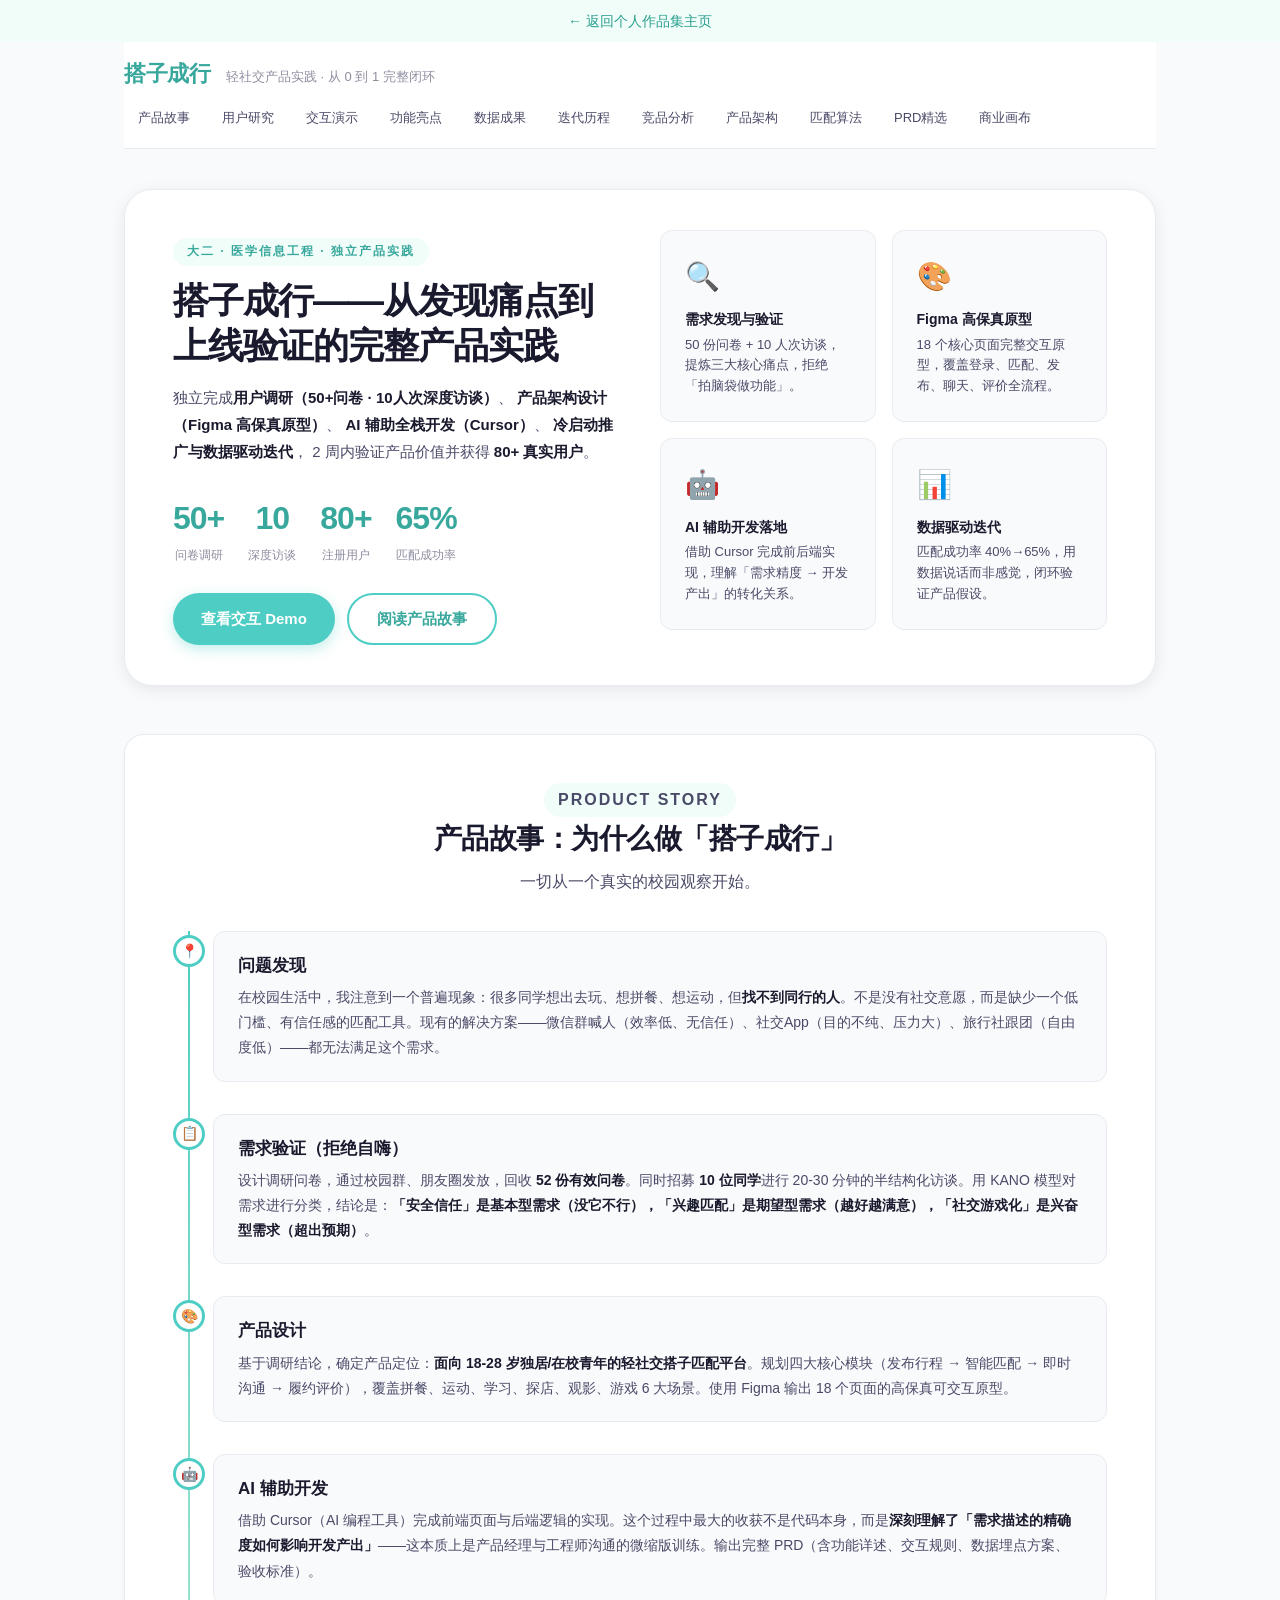
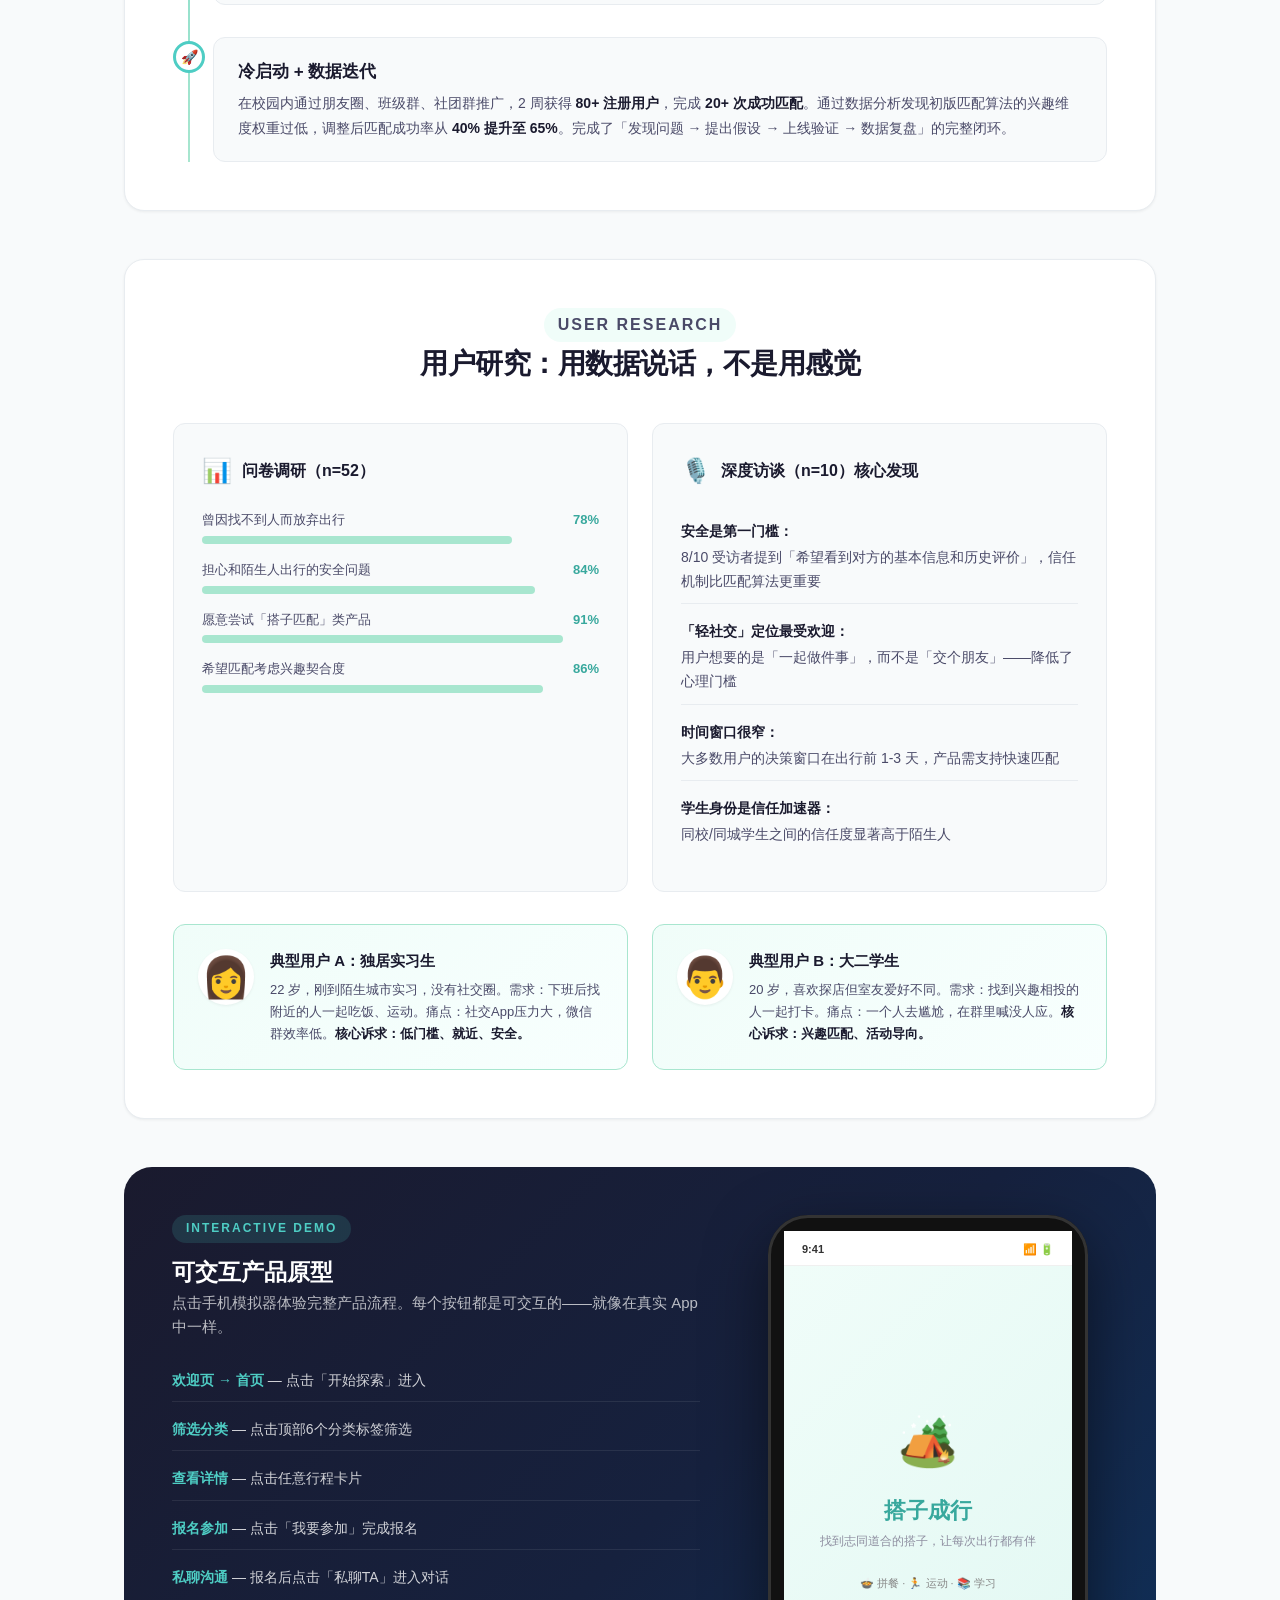
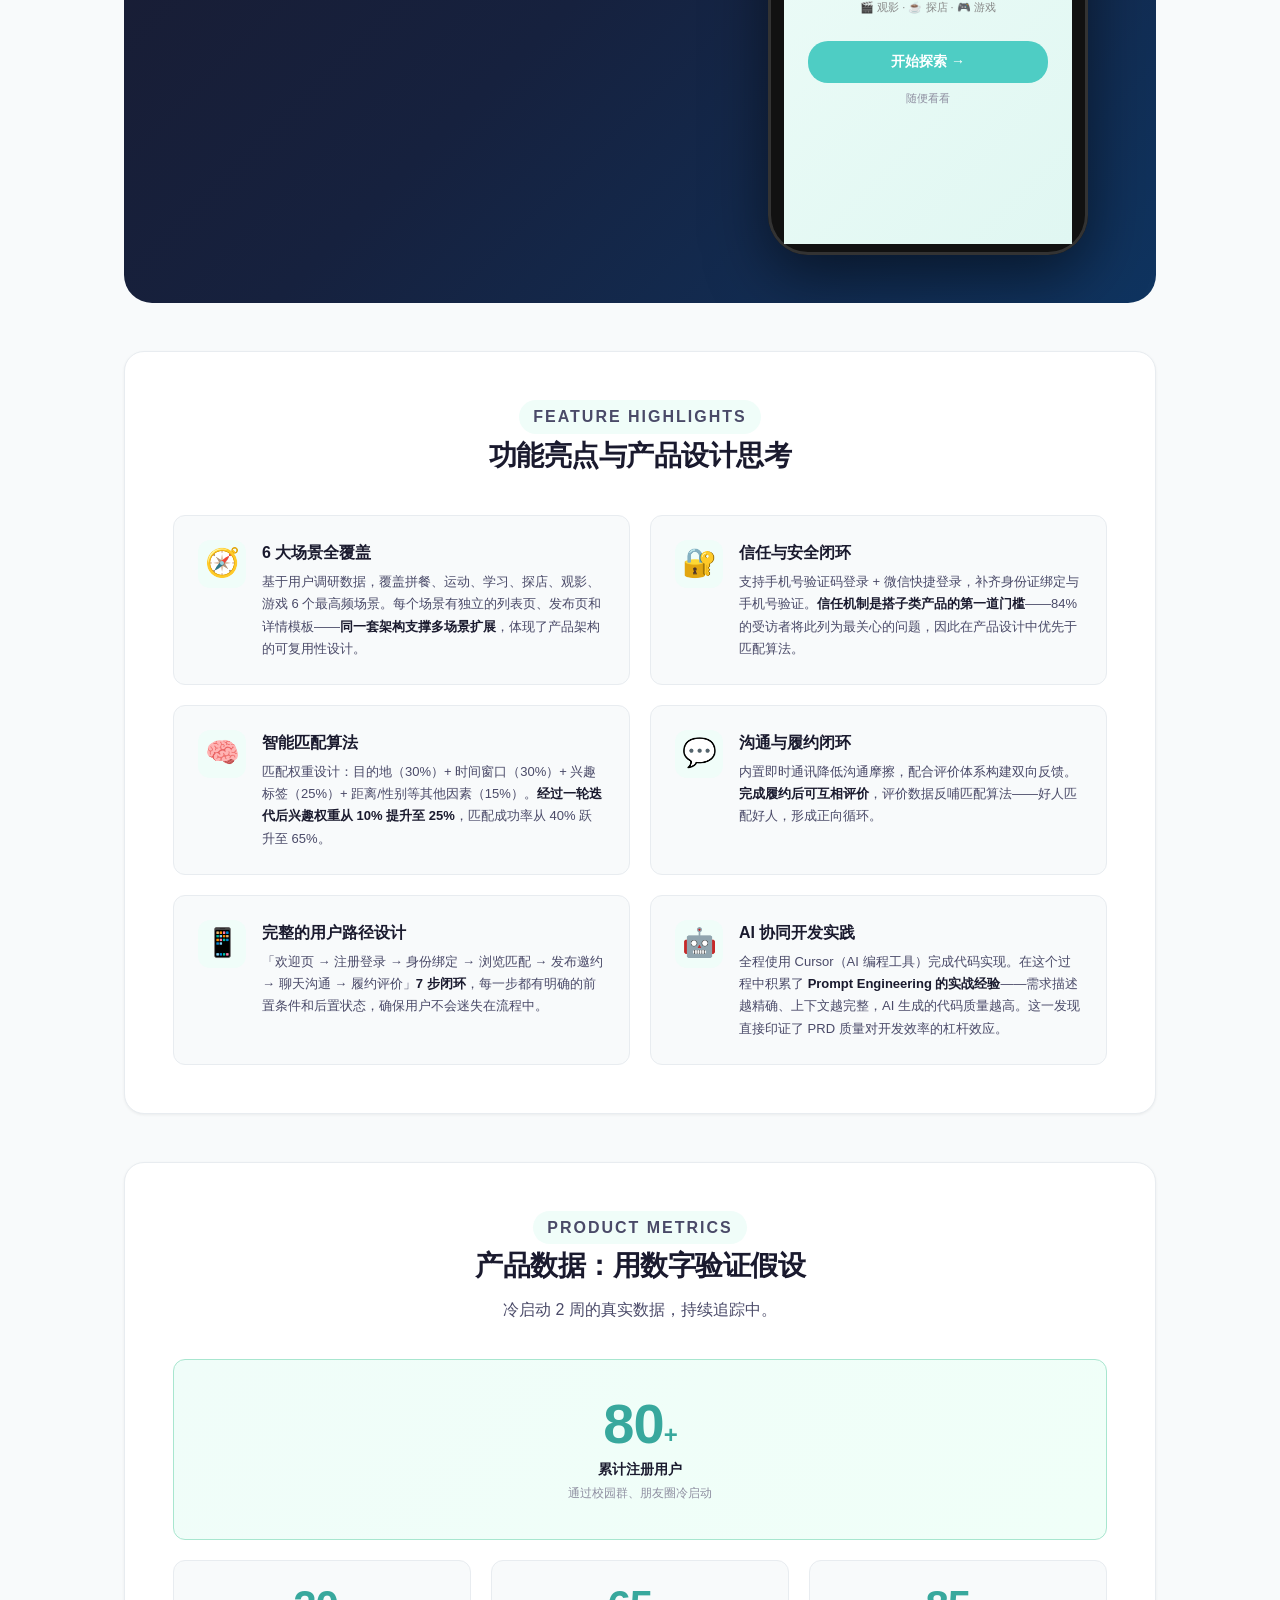
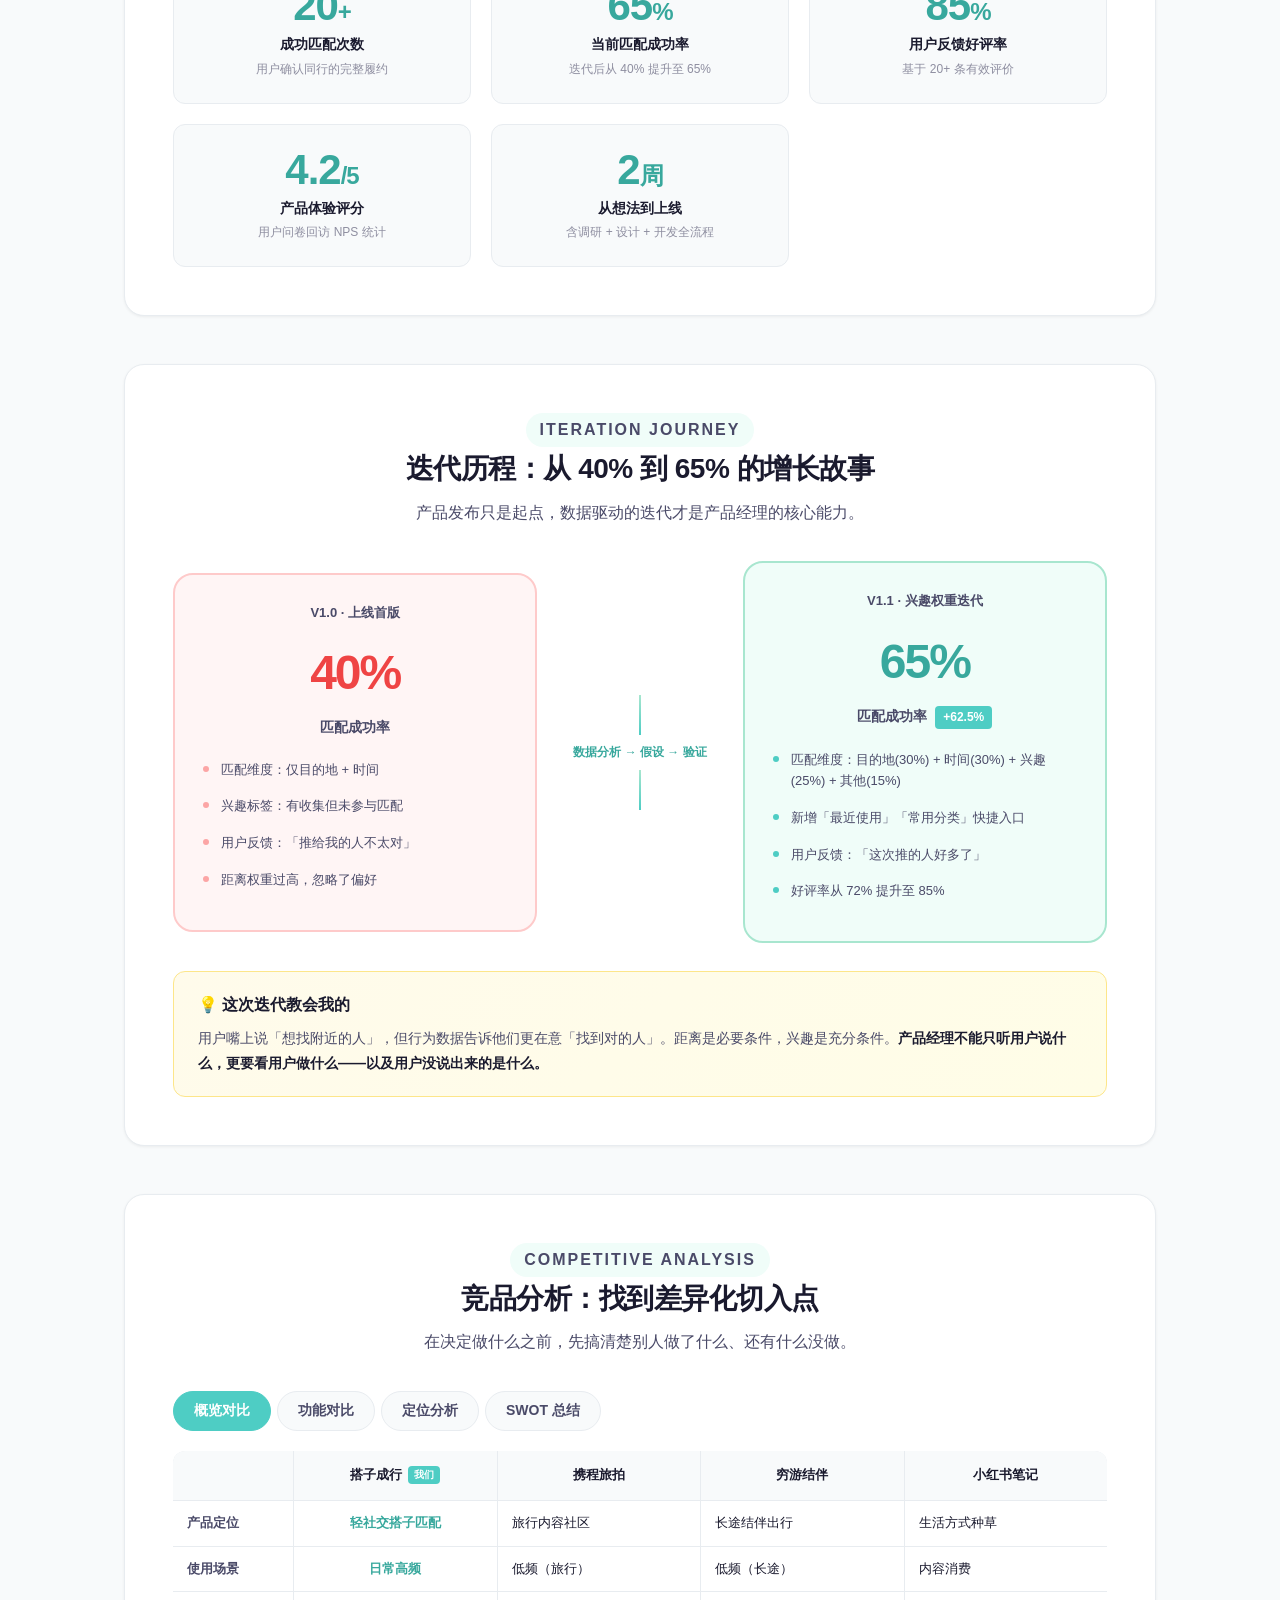
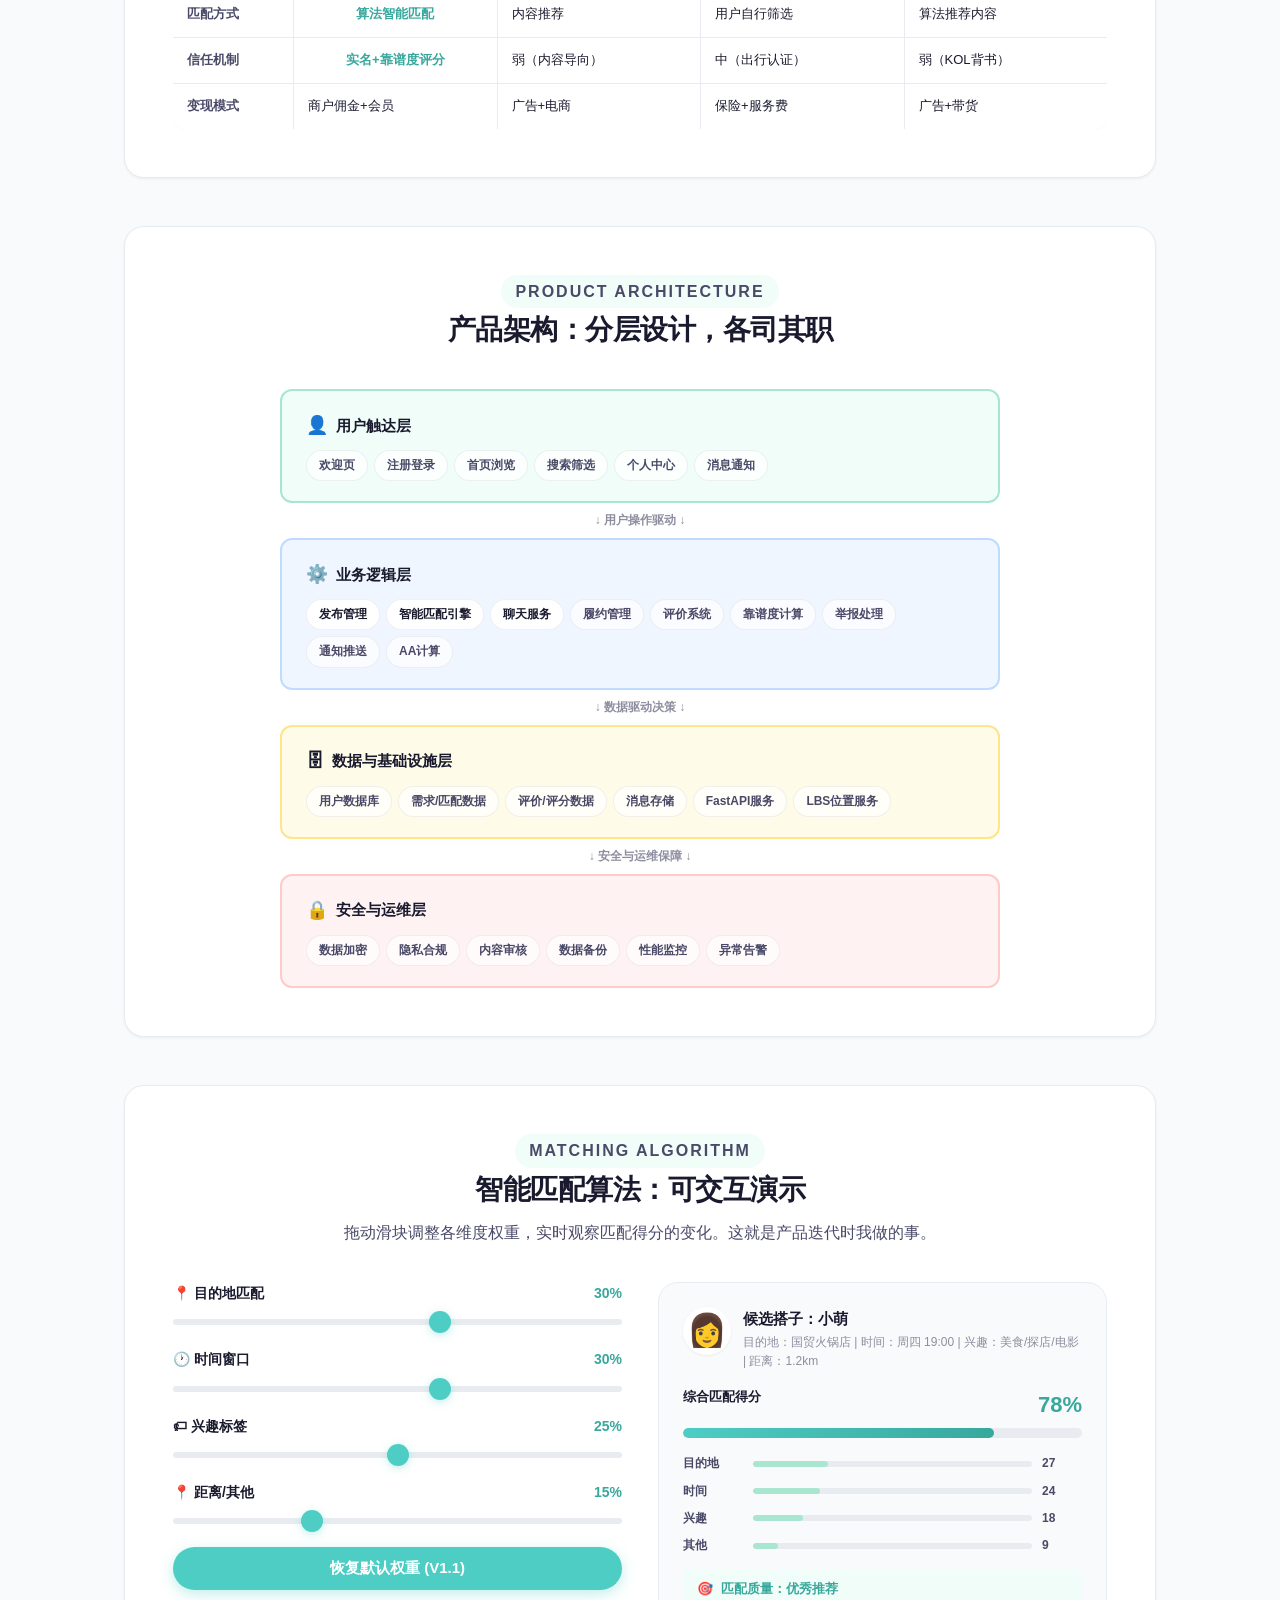
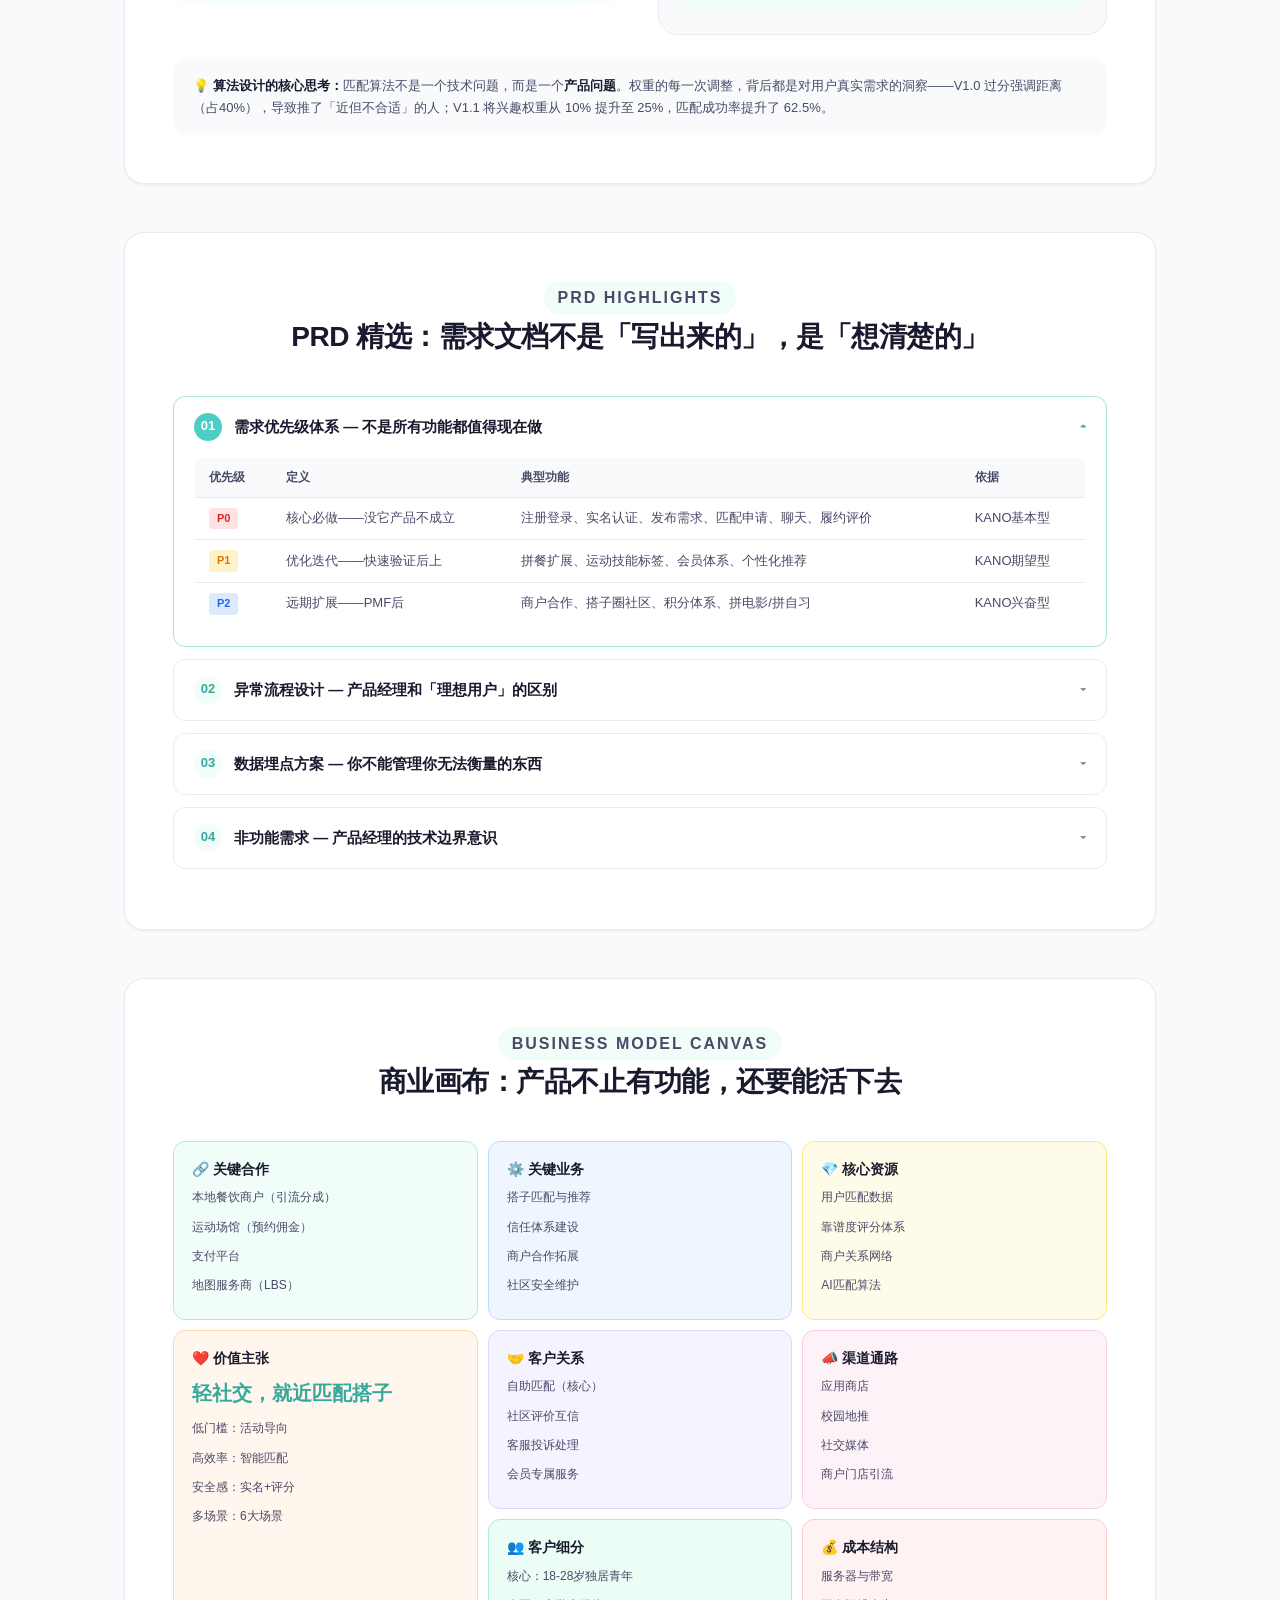
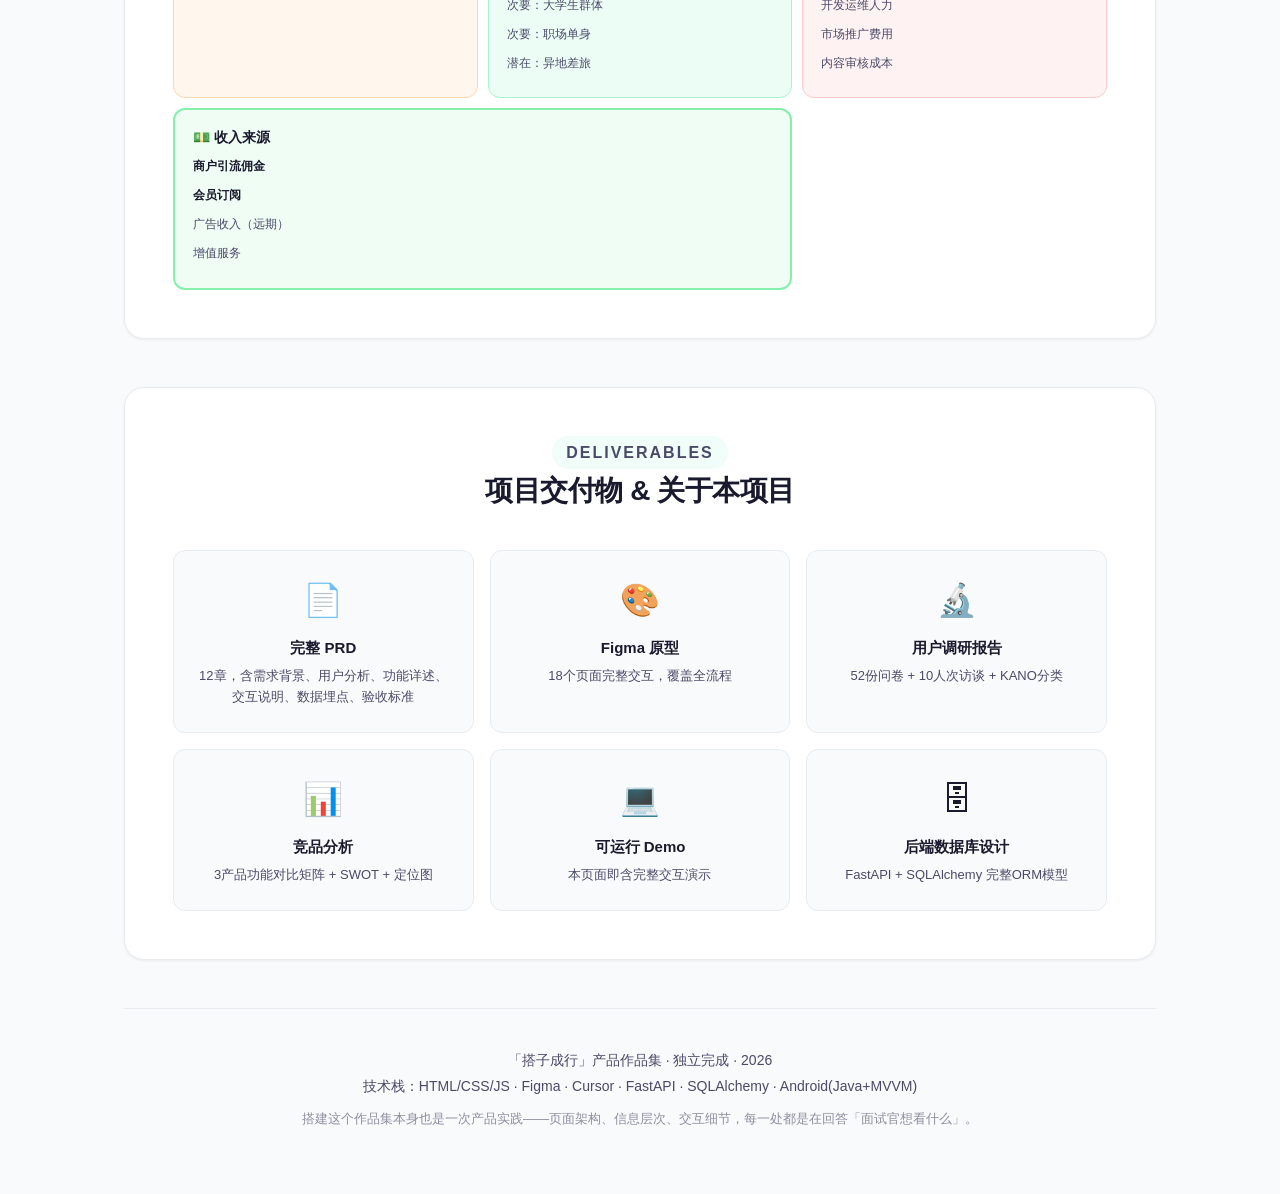
==== commit 6826382f: "Rewrite dacheng prototype - replace JS-generated mockup with hardcoded HTML interactive demo" ====
--- a/dacheng/index.html
+++ b/dacheng/index.html
@@ -102,26 +102,198 @@
         </section>
 
         <!-- ====== 产品演示 ====== -->
+        <style>
+            .dc-screen { position:absolute; top:0; left:0; width:100%; height:100%; background:#fff; overflow-y:auto; }
+            .dc-screen::-webkit-scrollbar { width:0; }
+            .dc-btn { display:inline-block; padding:10px 20px; border-radius:20px; font-size:13px; font-weight:600; cursor:pointer; border:none; text-align:center; transition:all .2s; }
+            .dc-btn-primary { background:var(--primary); color:#fff; }
+            .dc-btn-primary:hover { background:var(--primary-dark); transform:scale(1.03); }
+            .dc-btn-outline { background:#fff; color:var(--primary-dark); border:2px solid var(--primary); }
+            .dc-btn-outline:hover { background:var(--primary-bg); }
+            .dc-btn-apply { width:100%; padding:12px; border-radius:12px; font-size:14px; }
+            .dc-btn-applied { background:#ddd !important; color:#999 !important; cursor:default !important; }
+            .dc-post-card { cursor:pointer; padding:14px 18px; border-bottom:1px solid #f0f0f0; transition:background .15s; }
+            .dc-post-card:hover { background:#fafafa; }
+            .dc-post-card h4 { font-size:14px; font-weight:700; margin-bottom:4px; }
+            .dc-post-card .meta { font-size:12px; color:#888; }
+            .dc-badge { display:inline-block; padding:2px 8px; border-radius:4px; font-size:10px; font-weight:600; color:#fff; margin-right:6px; }
+            .dc-badge.eat { background:#FF6B6B; } .dc-badge.sport { background:#4ECDC4; } .dc-badge.movie { background:#FFD93D; color:#333; } .dc-badge.cafe { background:#A29BFE; }
+            .dc-chat-bubble { max-width:78%; padding:10px 14px; border-radius:14px; font-size:12px; line-height:1.5; margin-bottom:10px; word-break:break-word; }
+            .dc-chat-bubble.theirs { background:#E8ECF0; align-self:flex-start; border-bottom-left-radius:2px; }
+            .dc-chat-bubble.mine { background:var(--primary); color:#fff; align-self:flex-end; border-bottom-right-radius:2px; margin-left:auto; }
+            .dc-chat-time { text-align:center; font-size:10px; color:#aaa; margin:8px 0; }
+            .dc-toast { position:fixed; bottom:80px; left:50%; transform:translateX(-50%); background:#333; color:#fff; padding:8px 20px; border-radius:20px; font-size:12px; z-index:999; pointer-events:none; animation:dcFadeInOut 2s ease forwards; }
+            @keyframes dcFadeInOut { 0%{opacity:0;transform:translateX(-50%) translateY(10px);} 20%{opacity:1;transform:translateX(-50%) translateY(0);} 80%{opacity:1;} 100%{opacity:0;} }
+        </style>
         <section id="demo" class="portfolio-demo">
             <div class="demo-content">
                 <div class="demo-intro">
                     <p class="eyebrow">Interactive Demo</p>
                     <h2>可交互产品原型</h2>
-                    <p>以下是内置在页面中的移动端模拟 App。你可以直接点击体验完整的用户路径：</p>
+                    <p>点击手机模拟器体验完整产品流程。每个按钮都是可交互的——就像在真实 App 中一样。</p>
                     <ol class="demo-path">
-                        <li><strong>欢迎页 → 登录注册</strong> — 手机号验证码登录 + 第三方快捷登录</li>
-                        <li><strong>首页浏览</strong> — 6 大分类筛选 + 关键词搜索 + 附近匹配列表</li>
-                        <li><strong>发布邀约</strong> — 选择类型、时间、地点、人数，一键发布</li>
-                        <li><strong>查看详情 → 报名</strong> — 查看需求详情、发布人信息，点击报名</li>
-                        <li><strong>聊天沟通</strong> — 内置即时通讯，与搭子确认出行细节</li>
-                        <li><strong>个人中心</strong> — 查看数据统计、编辑资料、管理发布记录</li>
+                        <li><strong>欢迎页 → 首页</strong> — 点击「开始探索」进入</li>
+                        <li><strong>筛选分类</strong> — 点击顶部6个分类标签筛选</li>
+                        <li><strong>查看详情</strong> — 点击任意行程卡片</li>
+                        <li><strong>报名参加</strong> — 点击「我要参加」完成报名</li>
+                        <li><strong>私聊沟通</strong> — 报名后点击「私聊TA」进入对话</li>
                     </ol>
                 </div>
-                <div class="demo-mockup" id="phone-mockup">
-                    <!-- Phone mockup rendered by JS -->
-                </div>
-            </div>
-        </section>
+                <div class="demo-mockup" id="dacheng-mockup">
+                    <div class="phone-status-bar"><span>9:41</span><span>📶 🔋</span></div>
+                    <div id="dcScreenContainer" style="position:relative;height:calc(100% - 30px);overflow:hidden;">
+                        <!-- Screen 1: Welcome -->
+                        <div id="dcWelcome" class="dc-screen" style="display:flex;flex-direction:column;justify-content:center;align-items:center;padding:24px;text-align:center;background:linear-gradient(135deg,#F0FDF9 0%,#E0F7F2 100%);">
+                            <div style="font-size:48px;margin-bottom:12px;">🏕️</div>
+                            <div style="font-size:22px;font-weight:800;color:var(--primary-dark);margin-bottom:4px;">搭子成行</div>
+                            <div style="font-size:12px;color:var(--muted);margin-bottom:24px;">找到志同道合的搭子，让每次出行都有伴</div>
+                            <div style="display:flex;flex-direction:column;gap:6px;width:100%;font-size:11px;color:#888;margin-bottom:24px;">
+                                <div>🍲 拼餐 · 🏃 运动 · 📚 学习</div>
+                                <div>🎬 观影 · ☕ 探店 · 🎮 游戏</div>
+                            </div>
+                            <button onclick="dachengNav('dcHome')" class="dc-btn dc-btn-primary" style="width:100%;padding:12px;font-size:14px;">开始探索 →</button>
+                            <button onclick="dachengNav('dcHome')" style="background:none;border:none;color:var(--muted);font-size:11px;margin-top:8px;cursor:pointer;">随便看看</button>
+                        </div>
+                        <!-- Screen 2: Home -->
+                        <div id="dcHome" class="dc-screen" style="display:none;flex-direction:column;">
+                            <div class="phone-header"><h3>🏕️ 搭子成行</h3><span class="phone-header-icon">🔍</span></div>
+                            <div class="phone-categories" style="padding:4px 18px 8px;">
+                                <button class="phone-cat-pill active" onclick="dachengFilterCat('all',this)" style="cursor:pointer;">全部</button>
+                                <button class="phone-cat-pill" onclick="dachengFilterCat('拼餐',this)" style="cursor:pointer;">🍲 拼餐</button>
+                                <button class="phone-cat-pill" onclick="dachengFilterCat('运动',this)" style="cursor:pointer;">🏃 运动</button>
+                                <button class="phone-cat-pill" onclick="dachengFilterCat('观影',this)" style="cursor:pointer;">🎬 观影</button>
+                                <button class="phone-cat-pill" onclick="dachengFilterCat('探店',this)" style="cursor:pointer;">☕ 探店</button>
+                                <button class="phone-cat-pill" onclick="dachengFilterCat('学习',this)" style="cursor:pointer;">📚 学习</button>
+                            </div>
+                            <div id="dcPostList" style="flex:1;overflow-y:auto;">
+                                <div class="dc-post-card" onclick="dachengShowDetail('周四晚 4 人火锅','🍲','拼餐','东城区 · 3.2km · 21:00','80-120 元','轻松聊天','budget','氛围')"><span class="dc-badge eat">拼餐</span><h4>🍲 周四晚 4 人火锅</h4><div class="meta">东城区 · 3.2km · 周四 21:00</div></div>
+                                <div class="dc-post-card" onclick="dachengShowDetail('周五晚 5km 夜跑','🏃','运动','西城区 · 1.8km · 19:30','中度','新手友好','intensity','经验')"><span class="dc-badge sport">运动</span><h4>🏃 周五晚 5km 夜跑</h4><div class="meta">西城区 · 1.8km · 周五 19:30</div></div>
+                                <div class="dc-post-card" onclick="dachengShowDetail('周六下午 电影约看','🎬','观影','朝阳区 · 2.1km · 16:00','50-80 元','喜剧/剧情','price','类型')"><span class="dc-badge movie">观影</span><h4>🎬 周六下午 电影约看</h4><div class="meta">朝阳区 · 2.1km · 周六 16:00</div></div>
+                                <div class="dc-post-card" onclick="dachengShowDetail('周五晚 咖啡探店','☕','探店','海淀区 · 4.0km · 20:00','60-100 元','咖啡厅','budget','类型')"><span class="dc-badge cafe">探店</span><h4>☕ 周五晚 咖啡探店</h4><div class="meta">海淀区 · 4.0km · 周五 20:00</div></div>
+                            </div>
+                            <div class="phone-bottom-nav">
+                                <button class="phone-nav-item active" onclick="dachengNav('dcHome')"><span class="phone-nav-icon">🏠</span>首页</button>
+                                <button class="phone-nav-item" onclick="dachengShowToast('💬 报名后即可与搭子私聊沟通');dachengNav('dcChat')"><span class="phone-nav-icon">💬</span>消息</button>
+                                <button class="phone-nav-item" onclick="dachengShowToast('📝 发布功能：选择类型、时间、地点、人数一键发布')"><span class="phone-nav-icon">＋</span>发布</button>
+                                <button class="phone-nav-item" onclick="dachengShowToast('👤 个人中心：查看数据统计、编辑资料、管理发布记录')"><span class="phone-nav-icon">👤</span>我的</button>
+                            </div>
+                        </div>
+                        <!-- Screen 3: Detail -->
+                        <div id="dcDetail" class="dc-screen" style="display:none;flex-direction:column;">
+                            <div class="phone-header"><span class="phone-header-icon" onclick="dachengNav('dcHome')" style="cursor:pointer;">← 返回</span><span style="font-size:12px;color:#999;">详情</span><span></span></div>
+                            <div class="phone-detail" style="flex:1;overflow-y:auto;">
+                                <span id="dcDetailBadge" class="dc-badge eat">拼餐</span>
+                                <h3 id="dcDetailTitle">🍲 周四晚 4 人火锅</h3>
+                                <p id="dcDetailDesc" class="phone-detail-desc">地点：东城区 | 时间：周四 21:00 | 2/4 人</p>
+                                <div class="phone-info-row">
+                                    <div class="phone-info-item"><strong id="dcDetailInfo1Label">预算</strong><span id="dcDetailInfo1Val">80-120 元</span></div>
+                                    <div class="phone-info-item"><strong id="dcDetailInfo2Label">氛围</strong><span id="dcDetailInfo2Val">轻松聊天</span></div>
+                                </div>
+                                <div class="phone-detail-note" id="dcDetailNote">轻社交火锅，欢迎学生党。期待兴趣相投的你加入！</div>
+                                <div class="phone-action-row">
+                                    <button id="dcApplyBtn" class="phone-btn phone-btn-primary dc-btn-apply" onclick="dachengApply()">我要参加</button>
+                                    <button class="phone-btn phone-btn-outline dc-btn-apply" onclick="dachengGoChat()">私聊TA</button>
+                                </div>
+                            </div>
+                        </div>
+                        <!-- Screen 4: Chat -->
+                        <div id="dcChat" class="dc-screen" style="display:none;flex-direction:column;">
+                            <div class="phone-header"><span class="phone-header-icon" onclick="dachengNav('dcHome')" style="cursor:pointer;">← 返回</span><h3 style="font-size:15px;">小萌</h3><span class="phone-header-icon">📞</span></div>
+                            <div id="dcChatBody" class="phone-chat" style="flex:1;overflow-y:auto;display:flex;flex-direction:column;padding:12px 16px;">
+                                <div class="dc-chat-time">今天 18:24</div>
+                                <div class="dc-chat-bubble theirs">你好！看到你的邀约，我也想加入~</div>
+                                <div class="dc-chat-bubble mine">欢迎！我们周四晚 9 点见，目前已经有 2 个人了</div>
+                                <div class="dc-chat-bubble theirs">太好了！有什么需要注意的吗？</div>
+                                <div class="dc-chat-bubble mine">带上好心情就行！到时候在国贸地铁站B口碰面</div>
+                                <div class="dc-chat-time">对方已确认参加</div>
+                            </div>
+                            <div style="padding:8px 12px;background:#fff;display:flex;gap:8px;border-top:1px solid #f0f0f0;">
+                                <input type="text" id="dcChatInput" placeholder="输入消息..." style="flex:1;border:1px solid #eee;border-radius:16px;padding:8px 14px;font-size:12px;outline:none;" onkeydown="if(event.key==='Enter')dachengSendChat()">
+                                <button onclick="dachengSendChat()" style="background:var(--primary);color:#fff;border:none;border-radius:50%;width:34px;height:34px;font-size:14px;cursor:pointer;">→</button>
+                            </div>
+                        </div>
+                    </div>
+                </div>
+            </div>
+        </section>
+        <script>
+        var dachengApplied = false;
+        var dachengDetailData = {};
+        function dachengNav(id) {
+            var screens = document.querySelectorAll('.dc-screen');
+            for (var i = 0; i < screens.length; i++) screens[i].style.display = 'none';
+            var t = document.getElementById(id);
+            if (t) t.style.display = 'flex';
+            if (id === 'dcChat') { var b = document.getElementById('dcChatBody'); if (b) setTimeout(function(){ b.scrollTop = b.scrollHeight; }, 100); }
+        }
+        function dachengFilterCat(cat, btn) {
+            var pills = document.querySelectorAll('.phone-cat-pill');
+            for (var i = 0; i < pills.length; i++) pills[i].classList.remove('active');
+            if (btn) btn.classList.add('active');
+            var cards = document.querySelectorAll('#dcPostList .dc-post-card');
+            for (var i = 0; i < cards.length; i++) {
+                var badge = cards[i].querySelector('.dc-badge');
+                if (!badge) continue;
+                if (cat === 'all' || badge.textContent.trim() === cat) { cards[i].style.display = ''; }
+                else { cards[i].style.display = 'none'; }
+            }
+            dachengShowToast(cat === 'all' ? '显示全部行程' : '已筛选：' + cat);
+        }
+        function dachengShowDetail(title, icon, cat, loc, info1, info2, label1, label2) {
+            dachengDetailData = { title: title, icon: icon, cat: cat, loc: loc, info1: info1, info2: info2, label1: label1, label2: label2 };
+            document.getElementById('dcDetailTitle').textContent = icon + ' ' + title;
+            document.getElementById('dcDetailDesc').textContent = '地点：' + loc.split('·')[0].trim() + ' | 时间：' + loc.split('·')[2].trim() + ' | 2/4 人';
+            var badge = document.getElementById('dcDetailBadge');
+            badge.textContent = cat;
+            badge.className = 'dc-badge ' + (cat === '拼餐' ? 'eat' : cat === '运动' ? 'sport' : cat === '观影' ? 'movie' : 'cafe');
+            document.getElementById('dcDetailInfo1Label').textContent = label1 === 'budget' ? '预算' : label1 === 'intensity' ? '强度' : label1 === 'price' ? '票价' : '预算';
+            document.getElementById('dcDetailInfo1Val').textContent = info1;
+            document.getElementById('dcDetailInfo2Label').textContent = label2 === '氛围' ? '氛围' : label2 === '经验' ? '经验' : label2 === '类型' ? '类型' : '类型';
+            document.getElementById('dcDetailInfo2Val').textContent = info2;
+            document.getElementById('dcDetailNote').textContent = title + '。期待兴趣相投的你加入！';
+            var applyBtn = document.getElementById('dcApplyBtn');
+            applyBtn.textContent = dachengApplied ? '已申请 ✓' : '我要参加';
+            applyBtn.className = 'phone-btn phone-btn-primary dc-btn-apply' + (dachengApplied ? ' dc-btn-applied' : '');
+            applyBtn.disabled = dachengApplied;
+            dachengNav('dcDetail');
+        }
+        function dachengApply() {
+            if (dachengApplied) return;
+            dachengApplied = true;
+            var btn = document.getElementById('dcApplyBtn');
+            btn.textContent = '已申请 ✓';
+            btn.className = 'phone-btn phone-btn-primary dc-btn-apply dc-btn-applied';
+            btn.disabled = true;
+            dachengShowToast('✅ 报名成功！等待对方确认');
+        }
+        function dachengGoChat() {
+            if (!dachengApplied) { dachengShowToast('⚠️ 请先报名再私聊'); return; }
+            dachengNav('dcChat');
+        }
+        function dachengSendChat() {
+            var input = document.getElementById('dcChatInput');
+            var msg = input.value.trim();
+            if (!msg) return;
+            var body = document.getElementById('dcChatBody');
+            body.innerHTML += '<div class="dc-chat-bubble mine">' + msg.replace(/</g,'&lt;').replace(/>/g,'&gt;') + '</div>';
+            input.value = '';
+            setTimeout(function() {
+                body.innerHTML += '<div class="dc-chat-bubble theirs">收到！到时候见~ 😊</div>';
+                body.scrollTop = body.scrollHeight;
+                dachengShowToast('💬 新消息');
+            }, 600);
+            body.scrollTop = body.scrollHeight;
+        }
+        function dachengShowToast(msg) {
+            var existing = document.querySelector('.dc-toast');
+            if (existing) existing.remove();
+            var toast = document.createElement('div');
+            toast.className = 'dc-toast';
+            toast.textContent = msg;
+            document.body.appendChild(toast);
+            setTimeout(function() { if (toast.parentNode) toast.remove(); }, 2200);
+        }
+        </script>
 
         <!-- ====== 功能亮点 ====== -->
         <section id="features" class="portfolio-section section-card">
